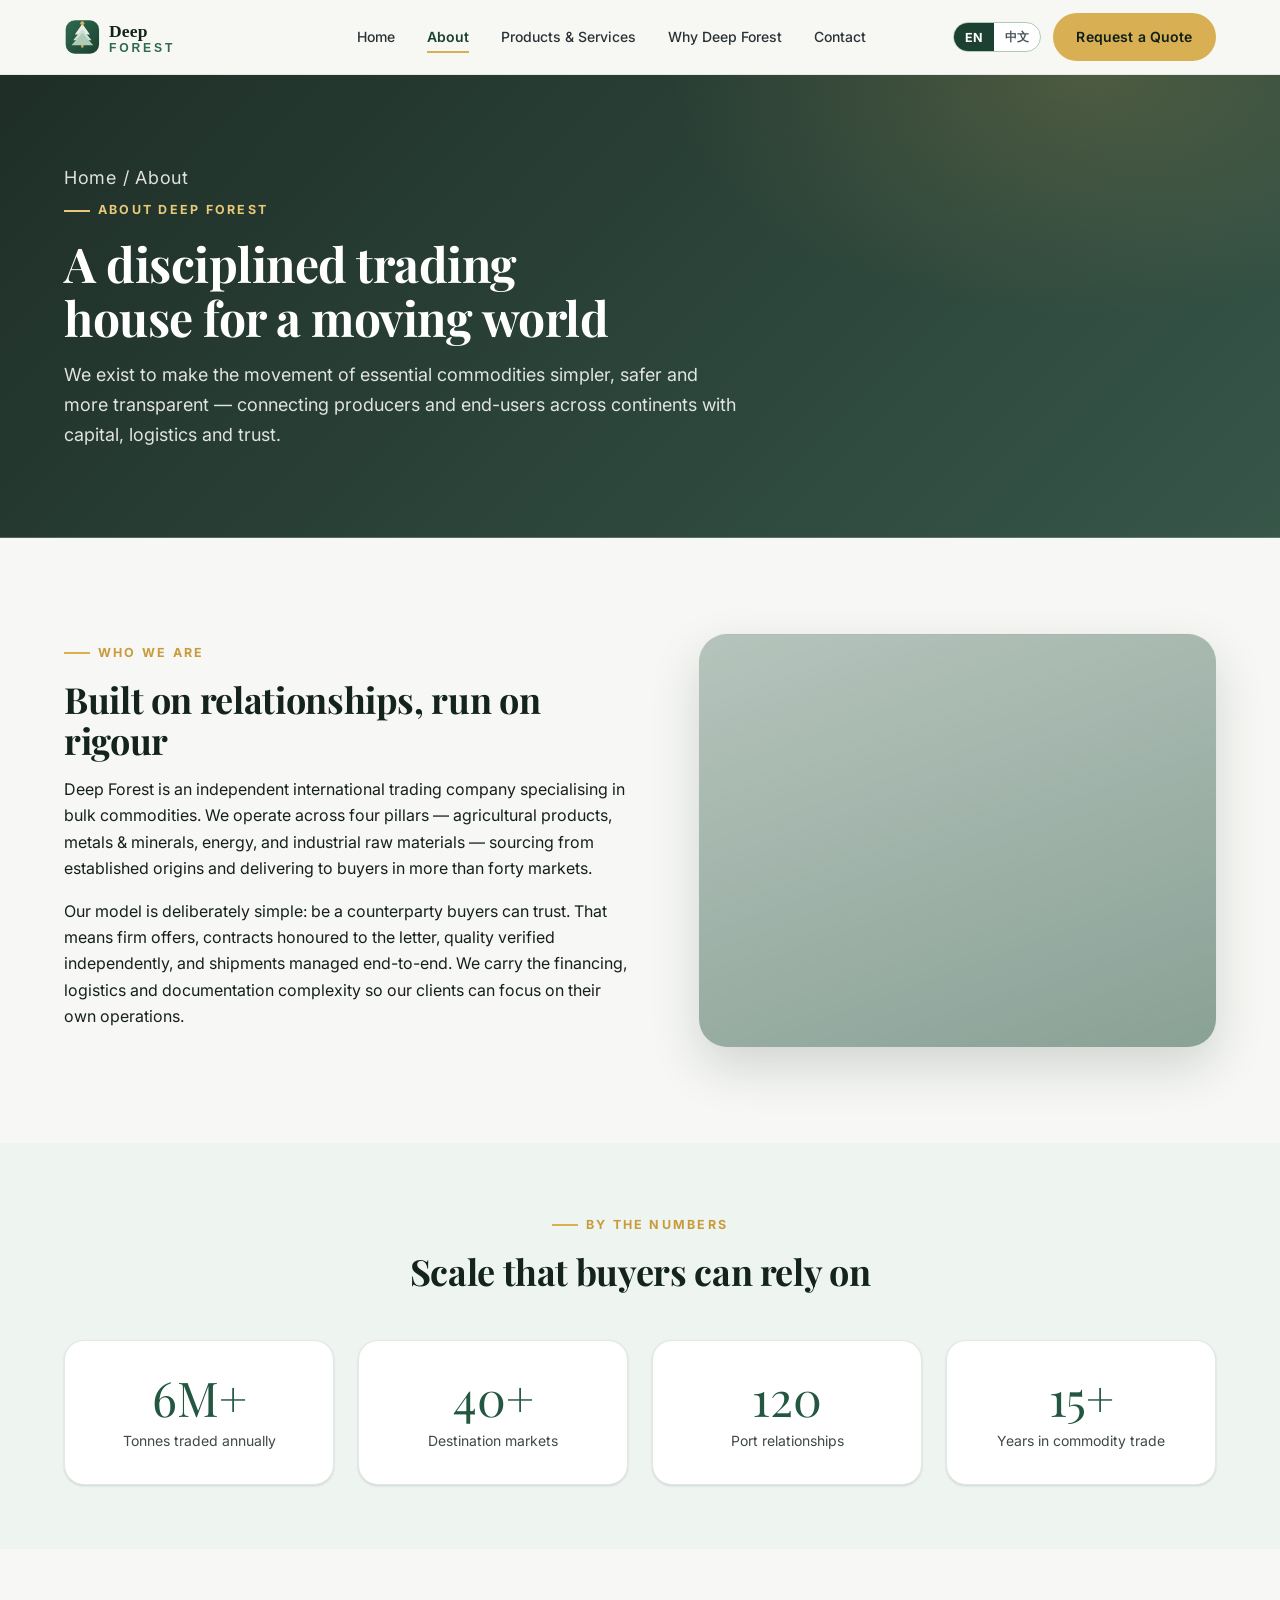
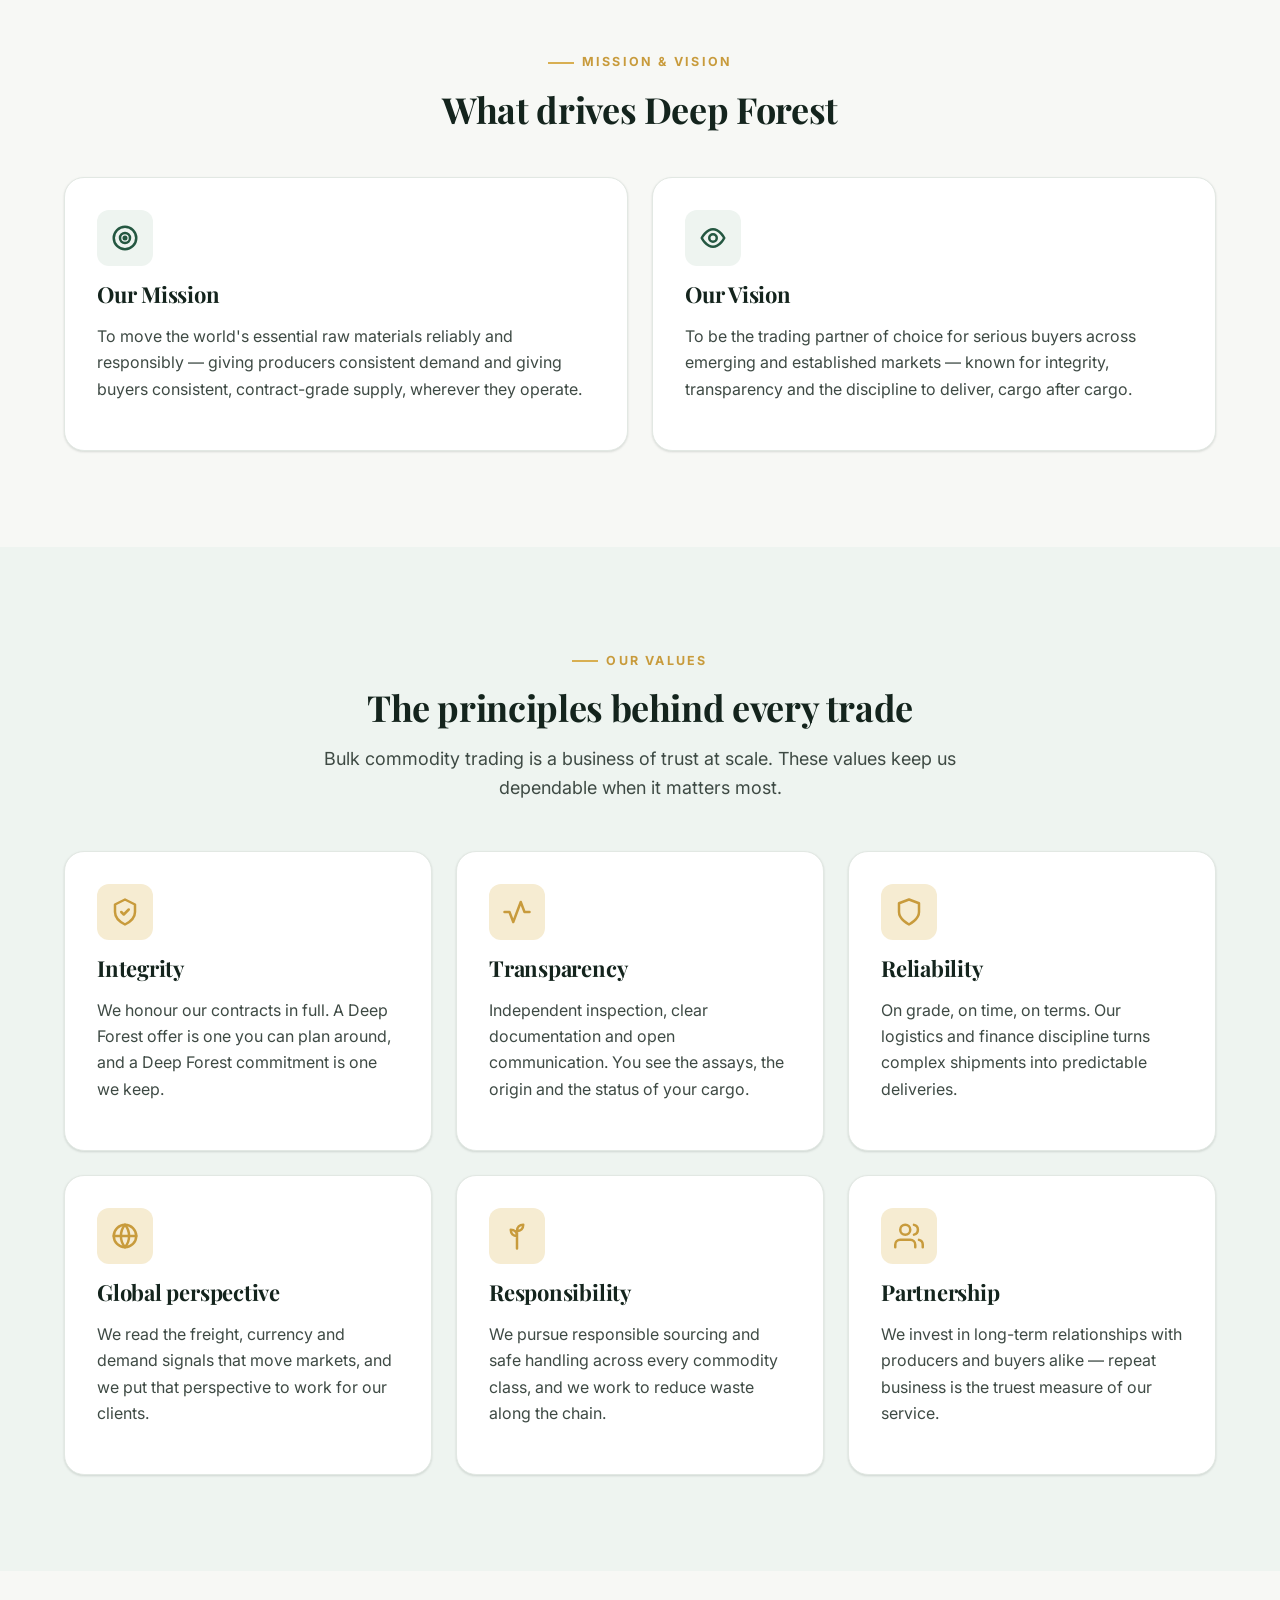
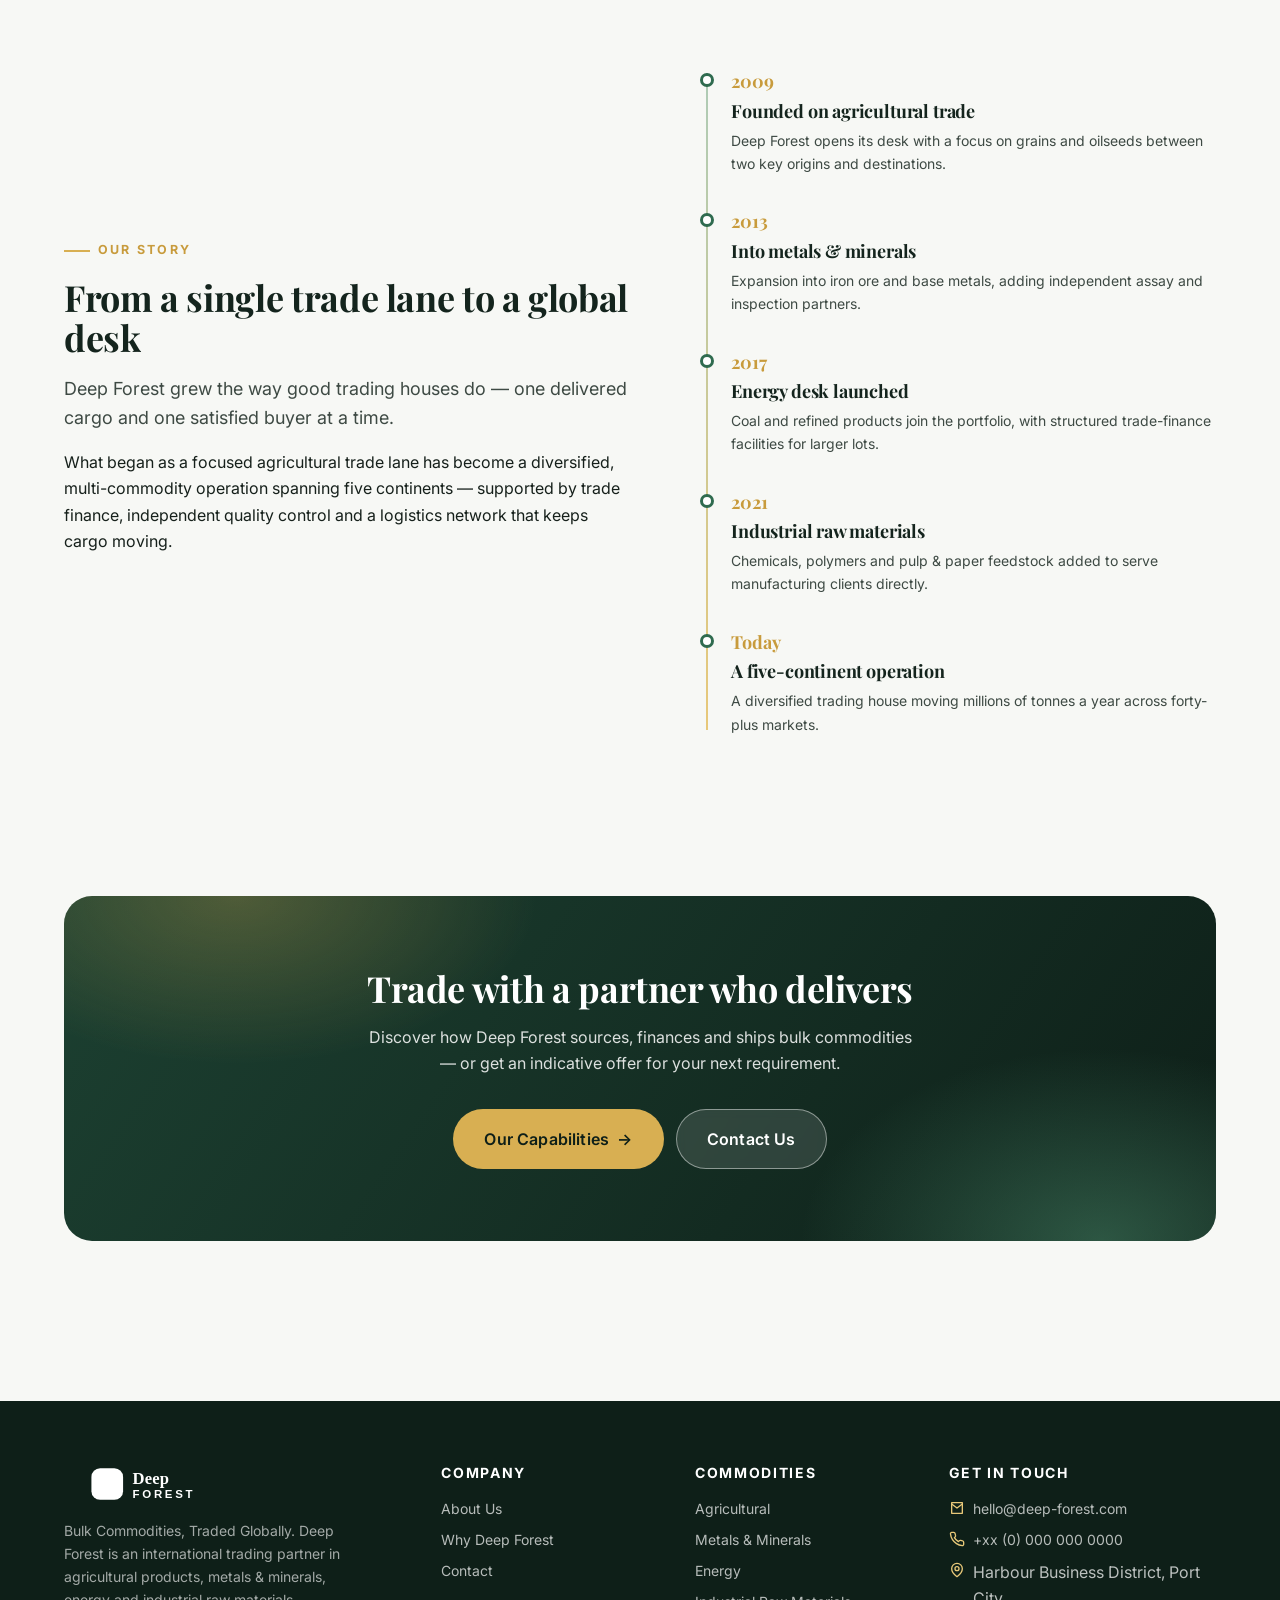
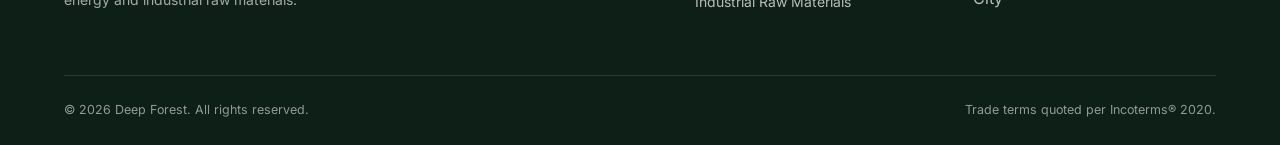
==== about.html @ 73014ac4 "Initial commit: deep-forest bilingual site" ====
<!DOCTYPE html>
<html lang="en">
<head>
  <meta charset="UTF-8" />
  <meta name="viewport" content="width=device-width, initial-scale=1.0" />
  <title>About Deep Forest — Company Profile &amp; Values</title>
  <meta name="description" content="Deep Forest is a global bulk-commodity trading house. Learn about our mission, history, values and the scale behind our supply across agriculture, metals, energy and industrial raw materials." />
  <meta name="theme-color" content="#1c4031" />
  <meta property="og:type" content="website" />
  <meta property="og:site_name" content="Deep Forest" />
  <meta property="og:title" content="About Deep Forest — Company Profile &amp; Values" />
  <meta property="og:description" content="A trusted, disciplined trading partner in agricultural products, metals & minerals, energy and industrial raw materials." />
  <meta property="og:image" content="https://images.unsplash.com/photo-1500382017468-9049fed747ef?auto=format&fit=crop&w=1200&q=70" />
  <meta name="twitter:card" content="summary_large_image" />

  <link rel="icon" type="image/svg+xml" href="favicon.svg" />
  <link rel="preconnect" href="https://fonts.googleapis.com" />
  <link rel="preconnect" href="https://fonts.gstatic.com" crossorigin />
  <link href="https://fonts.googleapis.com/css2?family=Inter:wght@400;500;600;700&family=Playfair+Display:ital,wght@0,500;0,600;0,700;1,500;1,600&display=swap" rel="stylesheet" />
  <link rel="stylesheet" href="assets/styles.css" />
</head>
<body data-current-lang="en">
  <a class="skip-link" href="#main" data-en="Skip to main content" data-zh="跳到主要内容">Skip to main content</a>

  <header class="site-header">
    <div class="container header-inner">
      <a href="index.html" class="brand" aria-label="Deep Forest — home">
        <img src="assets/logo.svg" alt="Deep Forest" width="248" height="48" />
      </a>
      <nav class="primary-nav" aria-label="Primary">
        <ul class="nav-list">
          <li><a href="index.html" data-en="Home" data-zh="首页">Home</a></li>
          <li><a href="about.html" aria-current="page" data-en="About" data-zh="关于我们">About</a></li>
          <li><a href="products.html" data-en="Products &amp; Services" data-zh="产品与服务">Products &amp; Services</a></li>
          <li><a href="capabilities.html" data-en="Why Deep Forest" data-zh="选择我们">Why Deep Forest</a></li>
          <li><a href="contact.html" data-en="Contact" data-zh="联系我们">Contact</a></li>
        </ul>
      </nav>
      <div class="header-actions">
        <div class="lang-toggle" role="group" aria-label="Language">
          <button type="button" data-lang="en" aria-pressed="true">EN</button>
          <button type="button" data-lang="zh" aria-pressed="false">中文</button>
        </div>
        <a href="contact.html" class="btn btn--gold btn--header" data-en="Request a Quote" data-zh="获取报价">Request a Quote</a>
        <button class="nav-toggle" type="button" aria-expanded="false" aria-controls="primary-nav" data-en-aria="Toggle menu" data-zh-aria="切换菜单" aria-label="Toggle menu">
          <span class="bars" aria-hidden="true"></span>
        </button>
      </div>
    </div>
  </header>
  <div class="nav-backdrop" aria-hidden="true"></div>

  <main id="main">
    <!-- PAGE HERO -->
    <section class="page-hero ph-about">
      <div class="container">
        <p class="breadcrumb"><a href="index.html" data-en="Home" data-zh="首页">Home</a> / <span data-en="About" data-zh="关于我们">About</span></p>
        <span class="eyebrow" data-en="About Deep Forest" data-zh="关于 Deep Forest">About Deep Forest</span>
        <h1 data-en="A disciplined trading house for a moving world" data-zh="为流动世界服务的严谨贸易公司">A disciplined trading house for a moving world</h1>
        <p data-en="We exist to make the movement of essential commodities simpler, safer and more transparent — connecting producers and end-users across continents with capital, logistics and trust." data-zh="我们致力于让必需大宗商品的流通更简单、更安全、更透明——以资金、物流与信任连接全球的生产商与终端用户。">We exist to make the movement of essential commodities simpler, safer and more transparent — connecting producers and end-users across continents with capital, logistics and trust.</p>
      </div>
    </section>

    <!-- OVERVIEW -->
    <section class="section">
      <div class="container">
        <div class="split">
          <div class="split-body reveal">
            <span class="eyebrow" data-en="Who We Are" data-zh="我们是谁">Who We Are</span>
            <h2 data-en="Built on relationships, run on rigour" data-zh="以关系为本，以严谨为纲">Built on relationships, run on rigour</h2>
            <p data-en="Deep Forest is an independent international trading company specialising in bulk commodities. We operate across four pillars — agricultural products, metals &amp; minerals, energy, and industrial raw materials — sourcing from established origins and delivering to buyers in more than forty markets." data-zh="Deep Forest 是一家专注于大宗商品的独立国际贸易公司。我们围绕四大支柱开展业务——农产品、金属与矿产、能源及工业原材料——从成熟产区采购，向四十多个市场的买家交付。">Deep Forest is an independent international trading company specialising in bulk commodities. We operate across four pillars — agricultural products, metals &amp; minerals, energy, and industrial raw materials — sourcing from established origins and delivering to buyers in more than forty markets.</p>
            <p data-en="Our model is deliberately simple: be a counterparty buyers can trust. That means firm offers, contracts honoured to the letter, quality verified independently, and shipments managed end-to-end. We carry the financing, logistics and documentation complexity so our clients can focus on their own operations." data-zh="我们的模式刻意保持简单：成为买家可以信赖的交易对手。这意味着实盘报价、严格履约、质量独立核验、运输全程管理。我们承担融资、物流与单证的复杂工作，让客户专注于自身经营。">Our model is deliberately simple: be a counterparty buyers can trust. That means firm offers, contracts honoured to the letter, quality verified independently, and shipments managed end-to-end. We carry the financing, logistics and documentation complexity so our clients can focus on their own operations.</p>
          </div>
          <div class="split-media" style="background-image:linear-gradient(160deg,rgba(20,36,29,.18),rgba(28,64,49,.42)),url('https://images.unsplash.com/photo-1518770660439-4636190af475?auto=format&fit=crop&w=1200&q=70');" role="img" aria-label="Containers and bulk cargo at an industrial port at dusk"></div>
        </div>
      </div>
    </section>

    <!-- STATS PANEL -->
    <section class="section--tight" style="background:var(--green-50);">
      <div class="container">
        <div class="section-head center reveal">
          <span class="eyebrow" data-en="By the Numbers" data-zh="数据一览">By the Numbers</span>
          <h2 data-en="Scale that buyers can rely on" data-zh="买家可依赖的规模">Scale that buyers can rely on</h2>
        </div>
        <div class="stats-panel">
          <div class="stat-block reveal"><div class="num">6M+</div><div class="label" data-en="Tonnes traded annually" data-zh="年交易量（吨）">Tonnes traded annually</div></div>
          <div class="stat-block reveal d1"><div class="num">40+</div><div class="label" data-en="Destination markets" data-zh="目的地市场">Destination markets</div></div>
          <div class="stat-block reveal d2"><div class="num">120</div><div class="label" data-en="Port relationships" data-zh="合作港口">Port relationships</div></div>
          <div class="stat-block reveal d3"><div class="num">15+</div><div class="label" data-en="Years in commodity trade" data-zh="大宗贸易经验（年）">Years in commodity trade</div></div>
        </div>
      </div>
    </section>

    <!-- MISSION / VISION -->
    <section class="section">
      <div class="container">
        <div class="section-head center reveal">
          <span class="eyebrow" data-en="Mission &amp; Vision" data-zh="使命与愿景">Mission &amp; Vision</span>
          <h2 data-en="What drives Deep Forest" data-zh="驱动 Deep Forest 的力量">What drives Deep Forest</h2>
        </div>
        <div class="grid grid-2">
          <article class="card reveal">
            <div class="icon-badge" aria-hidden="true">
              <svg viewBox="0 0 24 24" fill="none" stroke-width="2" stroke-linecap="round" stroke-linejoin="round"><circle cx="12" cy="12" r="9"/><circle cx="12" cy="12" r="4"/><circle cx="12" cy="12" r="1"/></svg>
            </div>
            <h3 data-en="Our Mission" data-zh="我们的使命">Our Mission</h3>
            <p data-en="To move the world's essential raw materials reliably and responsibly — giving producers consistent demand and giving buyers consistent, contract-grade supply, wherever they operate." data-zh="可靠且负责任地调运全球必需的原材料——为生产商带来稳定需求，为买家提供符合合同品级的稳定供应，无论其身处何地。">To move the world's essential raw materials reliably and responsibly — giving producers consistent demand and giving buyers consistent, contract-grade supply, wherever they operate.</p>
          </article>
          <article class="card reveal d1">
            <div class="icon-badge" aria-hidden="true">
              <svg viewBox="0 0 24 24" fill="none" stroke-width="2" stroke-linecap="round" stroke-linejoin="round"><path d="M3 12s3.5-7 9-7 9 7 9 7-3.5 7-9 7-9-7-9-7z"/><circle cx="12" cy="12" r="3"/></svg>
            </div>
            <h3 data-en="Our Vision" data-zh="我们的愿景">Our Vision</h3>
            <p data-en="To be the trading partner of choice for serious buyers across emerging and established markets — known for integrity, transparency and the discipline to deliver, cargo after cargo." data-zh="成为新兴市场与成熟市场中严谨买家的首选贸易伙伴——以诚信、透明与履约的严谨而著称，批批兑现。">To be the trading partner of choice for serious buyers across emerging and established markets — known for integrity, transparency and the discipline to deliver, cargo after cargo.</p>
          </article>
        </div>
      </div>
    </section>

    <!-- VALUES -->
    <section class="section" style="background:var(--green-50);">
      <div class="container">
        <div class="section-head center reveal">
          <span class="eyebrow" data-en="Our Values" data-zh="我们的价值观">Our Values</span>
          <h2 data-en="The principles behind every trade" data-zh="贯穿每笔交易的原则">The principles behind every trade</h2>
          <p data-en="Bulk commodity trading is a business of trust at scale. These values keep us dependable when it matters most." data-zh="大宗商品贸易是大规模的信任生意。这些价值观让我们在关键时刻始终可靠。">Bulk commodity trading is a business of trust at scale. These values keep us dependable when it matters most.</p>
        </div>
        <div class="grid grid-3">
          <article class="card value-card reveal">
            <div class="icon-badge" aria-hidden="true"><svg viewBox="0 0 24 24" fill="none" stroke-width="2" stroke-linecap="round" stroke-linejoin="round"><path d="M12 2 4 6v6c0 5 3.4 7.7 8 10 4.6-2.3 8-5 8-10V6l-8-4z"/><path d="m9 12 2 2 4-4"/></svg></div>
            <h3 data-en="Integrity" data-zh="诚信">Integrity</h3>
            <p data-en="We honour our contracts in full. A Deep Forest offer is one you can plan around, and a Deep Forest commitment is one we keep." data-zh="我们全面履行合同。Deep Forest 的报价值得据以规划，Deep Forest 的承诺必定兑现。">We honour our contracts in full. A Deep Forest offer is one you can plan around, and a Deep Forest commitment is one we keep.</p>
          </article>
          <article class="card value-card reveal d1">
            <div class="icon-badge" aria-hidden="true"><svg viewBox="0 0 24 24" fill="none" stroke-width="2" stroke-linecap="round" stroke-linejoin="round"><path d="M2 12h4l3 8 6-16 3 8h4"/></svg></div>
            <h3 data-en="Transparency" data-zh="透明">Transparency</h3>
            <p data-en="Independent inspection, clear documentation and open communication. You see the assays, the origin and the status of your cargo." data-zh="独立检验、清晰单证与坦诚沟通。化验数据、产地与货物状态，您一目了然。">Independent inspection, clear documentation and open communication. You see the assays, the origin and the status of your cargo.</p>
          </article>
          <article class="card value-card reveal d2">
            <div class="icon-badge" aria-hidden="true"><svg viewBox="0 0 24 24" fill="none" stroke-width="2" stroke-linecap="round" stroke-linejoin="round"><path d="M12 22s8-4 8-10V5l-8-3-8 3v7c0 6 8 10 8 10z"/></svg></div>
            <h3 data-en="Reliability" data-zh="可靠">Reliability</h3>
            <p data-en="On grade, on time, on terms. Our logistics and finance discipline turns complex shipments into predictable deliveries." data-zh="按品级、按时、按约。我们在物流与融资上的严谨，让复杂的运输变成可预期的交付。">On grade, on time, on terms. Our logistics and finance discipline turns complex shipments into predictable deliveries.</p>
          </article>
          <article class="card value-card reveal">
            <div class="icon-badge" aria-hidden="true"><svg viewBox="0 0 24 24" fill="none" stroke-width="2" stroke-linecap="round" stroke-linejoin="round"><circle cx="12" cy="12" r="9"/><path d="M3 12h18M12 3a14 14 0 0 1 0 18M12 3a14 14 0 0 0 0 18"/></svg></div>
            <h3 data-en="Global perspective" data-zh="全球视野">Global perspective</h3>
            <p data-en="We read the freight, currency and demand signals that move markets, and we put that perspective to work for our clients." data-zh="我们解读牵动市场的运费、汇率与需求信号，并将这种视野转化为客户的优势。">We read the freight, currency and demand signals that move markets, and we put that perspective to work for our clients.</p>
          </article>
          <article class="card value-card reveal d1">
            <div class="icon-badge" aria-hidden="true"><svg viewBox="0 0 24 24" fill="none" stroke-width="2" stroke-linecap="round" stroke-linejoin="round"><path d="M12 22V8M12 8c0-3 2-5 5-5 0 3-2 5-5 5zM12 12c0-3-2-5-5-5 0 3 2 5 5 5z"/></svg></div>
            <h3 data-en="Responsibility" data-zh="责任">Responsibility</h3>
            <p data-en="We pursue responsible sourcing and safe handling across every commodity class, and we work to reduce waste along the chain." data-zh="我们在每一类商品上追求负责任的采购与安全的操作，并致力于减少供应链中的浪费。">We pursue responsible sourcing and safe handling across every commodity class, and we work to reduce waste along the chain.</p>
          </article>
          <article class="card value-card reveal d2">
            <div class="icon-badge" aria-hidden="true"><svg viewBox="0 0 24 24" fill="none" stroke-width="2" stroke-linecap="round" stroke-linejoin="round"><path d="M17 21v-2a4 4 0 0 0-4-4H5a4 4 0 0 0-4 4v2"/><circle cx="9" cy="7" r="4"/><path d="M23 21v-2a4 4 0 0 0-3-3.9M16 3.1a4 4 0 0 1 0 7.8"/></svg></div>
            <h3 data-en="Partnership" data-zh="伙伴关系">Partnership</h3>
            <p data-en="We invest in long-term relationships with producers and buyers alike — repeat business is the truest measure of our service." data-zh="我们与生产商和买家都投入长期关系——回头生意是衡量我们服务最真实的标准。">We invest in long-term relationships with producers and buyers alike — repeat business is the truest measure of our service.</p>
          </article>
        </div>
      </div>
    </section>

    <!-- HISTORY / TIMELINE -->
    <section class="section">
      <div class="container">
        <div class="split">
          <div class="split-body reveal">
            <span class="eyebrow" data-en="Our Story" data-zh="我们的历程">Our Story</span>
            <h2 data-en="From a single trade lane to a global desk" data-zh="从一条贸易航线到全球交易台">From a single trade lane to a global desk</h2>
            <p class="lead" data-en="Deep Forest grew the way good trading houses do — one delivered cargo and one satisfied buyer at a time." data-zh="Deep Forest 的成长方式与优秀贸易公司无异——一批批兑现货物，一位位赢得满意的买家。">Deep Forest grew the way good trading houses do — one delivered cargo and one satisfied buyer at a time.</p>
            <p data-en="What began as a focused agricultural trade lane has become a diversified, multi-commodity operation spanning five continents — supported by trade finance, independent quality control and a logistics network that keeps cargo moving." data-zh="最初专注于农产品的一条贸易航线，如今已发展为横跨五大洲的多元化、多品类业务——并以贸易融资、独立质控及让货物持续流转的物流网络作为支撑。">What began as a focused agricultural trade lane has become a diversified, multi-commodity operation spanning five continents — supported by trade finance, independent quality control and a logistics network that keeps cargo moving.</p>
          </div>
          <div class="reveal d1">
            <ul class="timeline">
              <li class="t-item">
                <span class="t-year">2009</span>
                <h3 data-en="Founded on agricultural trade" data-zh="始于农产品贸易">Founded on agricultural trade</h3>
                <p data-en="Deep Forest opens its desk with a focus on grains and oilseeds between two key origins and destinations." data-zh="Deep Forest 设立交易台，聚焦两大产销地之间的谷物与油籽贸易。">Deep Forest opens its desk with a focus on grains and oilseeds between two key origins and destinations.</p>
              </li>
              <li class="t-item">
                <span class="t-year">2013</span>
                <h3 data-en="Into metals &amp; minerals" data-zh="进入金属与矿产">Into metals &amp; minerals</h3>
                <p data-en="Expansion into iron ore and base metals, adding independent assay and inspection partners." data-zh="拓展至铁矿石与基本金属，并引入独立化验与检验合作伙伴。">Expansion into iron ore and base metals, adding independent assay and inspection partners.</p>
              </li>
              <li class="t-item">
                <span class="t-year">2017</span>
                <h3 data-en="Energy desk launched" data-zh="设立能源交易台">Energy desk launched</h3>
                <p data-en="Coal and refined products join the portfolio, with structured trade-finance facilities for larger lots." data-zh="煤炭与成品油纳入业务组合，并为大宗批量配套结构化贸易融资。">Coal and refined products join the portfolio, with structured trade-finance facilities for larger lots.</p>
              </li>
              <li class="t-item">
                <span class="t-year">2021</span>
                <h3 data-en="Industrial raw materials" data-zh="拓展工业原材料">Industrial raw materials</h3>
                <p data-en="Chemicals, polymers and pulp &amp; paper feedstock added to serve manufacturing clients directly." data-zh="新增化工品、聚合物及纸浆与纸张原料，直接服务制造业客户。">Chemicals, polymers and pulp &amp; paper feedstock added to serve manufacturing clients directly.</p>
              </li>
              <li class="t-item">
                <span class="t-year" data-en="Today" data-zh="今天">Today</span>
                <h3 data-en="A five-continent operation" data-zh="覆盖五大洲的业务">A five-continent operation</h3>
                <p data-en="A diversified trading house moving millions of tonnes a year across forty-plus markets." data-zh="一家多元化的贸易公司，每年在四十余个市场调运数百万吨货物。">A diversified trading house moving millions of tonnes a year across forty-plus markets.</p>
              </li>
            </ul>
          </div>
        </div>
      </div>
    </section>

    <!-- CTA -->
    <section class="section--tight">
      <div class="container">
        <div class="cta-band reveal">
          <h2 data-en="Trade with a partner who delivers" data-zh="携手言出必行的伙伴">Trade with a partner who delivers</h2>
          <p data-en="Discover how Deep Forest sources, finances and ships bulk commodities — or get an indicative offer for your next requirement." data-zh="了解 Deep Forest 如何采购、融资并运输大宗商品——或为您的下一项需求获取指示性报价。">Discover how Deep Forest sources, finances and ships bulk commodities — or get an indicative offer for your next requirement.</p>
          <div class="hero-cta">
            <a href="capabilities.html" class="btn btn--gold btn--lg" data-en="Our Capabilities" data-zh="我们的能力">Our Capabilities <span class="arrow" aria-hidden="true">→</span></a>
            <a href="contact.html" class="btn btn--light btn--lg" data-en="Contact Us" data-zh="联系我们">Contact Us</a>
          </div>
        </div>
      </div>
    </section>
  </main>

  <footer class="site-footer">
    <div class="container">
      <div class="footer-top">
        <div class="footer-brand">
          <img src="assets/logo.svg" alt="Deep Forest" width="248" height="48" />
          <p data-en="Bulk Commodities, Traded Globally. Deep Forest is an international trading partner in agricultural products, metals &amp; minerals, energy and industrial raw materials." data-zh="大宗商品，全球贸易。Deep Forest 是农产品、金属与矿产、能源及工业原材料领域的国际贸易伙伴。">Bulk Commodities, Traded Globally. Deep Forest is an international trading partner in agricultural products, metals &amp; minerals, energy and industrial raw materials.</p>
        </div>
        <div class="footer-col">
          <h4 data-en="Company" data-zh="公司">Company</h4>
          <ul>
            <li><a href="about.html" data-en="About Us" data-zh="关于我们">About Us</a></li>
            <li><a href="capabilities.html" data-en="Why Deep Forest" data-zh="选择我们">Why Deep Forest</a></li>
            <li><a href="contact.html" data-en="Contact" data-zh="联系我们">Contact</a></li>
          </ul>
        </div>
        <div class="footer-col">
          <h4 data-en="Commodities" data-zh="商品">Commodities</h4>
          <ul>
            <li><a href="products.html#agricultural" data-en="Agricultural" data-zh="农产品">Agricultural</a></li>
            <li><a href="products.html#metals" data-en="Metals &amp; Minerals" data-zh="金属与矿产">Metals &amp; Minerals</a></li>
            <li><a href="products.html#energy" data-en="Energy" data-zh="能源">Energy</a></li>
            <li><a href="products.html#industrial" data-en="Industrial Raw Materials" data-zh="工业原材料">Industrial Raw Materials</a></li>
          </ul>
        </div>
        <div class="footer-col">
          <h4 data-en="Get in touch" data-zh="联系方式">Get in touch</h4>
          <div class="contact-line">
            <svg viewBox="0 0 24 24" fill="none" stroke-width="2" stroke-linecap="round" stroke-linejoin="round" aria-hidden="true"><path d="M4 4h16v16H4z"/><path d="m4 6 8 6 8-6"/></svg>
            <a href="mailto:hello@deep-forest.com">hello@deep-forest.com</a>
          </div>
          <div class="contact-line">
            <svg viewBox="0 0 24 24" fill="none" stroke-width="2" stroke-linecap="round" stroke-linejoin="round" aria-hidden="true"><path d="M22 16.9v3a2 2 0 0 1-2.2 2 19.8 19.8 0 0 1-8.6-3 19.5 19.5 0 0 1-6-6 19.8 19.8 0 0 1-3-8.6A2 2 0 0 1 4.1 2h3a2 2 0 0 1 2 1.7c.1 1 .4 1.9.7 2.8a2 2 0 0 1-.4 2.1L8.1 9.9a16 16 0 0 0 6 6l1.3-1.3a2 2 0 0 1 2.1-.5c.9.3 1.8.6 2.8.7a2 2 0 0 1 1.7 2z"/></svg>
            <a href="tel:+0000000000">+xx (0) 000 000 0000</a>
          </div>
          <div class="contact-line">
            <svg viewBox="0 0 24 24" fill="none" stroke-width="2" stroke-linecap="round" stroke-linejoin="round" aria-hidden="true"><path d="M20 10c0 6-8 12-8 12s-8-6-8-12a8 8 0 0 1 16 0z"/><circle cx="12" cy="10" r="3"/></svg>
            <span data-en="Harbour Business District, Port City" data-zh="港城·海港商务区">Harbour Business District, Port City</span>
          </div>
        </div>
      </div>
      <div class="footer-bottom">
        <span>&copy; <span data-year>2026</span> Deep Forest. <span data-en="All rights reserved." data-zh="版权所有。">All rights reserved.</span></span>
        <span class="legal">
          <span data-en="Trade terms quoted per Incoterms® 2020." data-zh="贸易条款按《国际贸易术语解释通则 2020》报价。">Trade terms quoted per Incoterms® 2020.</span>
        </span>
      </div>
    </div>
  </footer>

  <script src="assets/script.js"></script>
</body>
</html>
---- assets/styles.css ----
/* ===========================================================
   Deep Forest — Shared Stylesheet
   Brand: deep forest green + charcoal + gold accent
   Plain modern CSS, design tokens in :root
   =========================================================== */

/* ---------- Design Tokens ---------- */
:root {
  /* Brand palette */
  --green-900: #0e1f18;
  --green-800: #14241d;
  --green-700: #1c4031;
  --green-600: #245741;
  --green-500: #2f6b4f;
  --green-400: #4a8a6b;
  --green-200: #aecbb6;
  --green-100: #d9e7df;
  --green-50:  #eef4f0;

  --charcoal-900: #14181a;
  --charcoal-800: #1d2326;
  --charcoal-700: #2a3236;
  --charcoal-500: #4b565b;
  --charcoal-300: #8a969b;

  --gold-600: #c89b3c;
  --gold-500: #d8af52;
  --gold-400: #e8c879;
  --gold-100: #f6ecd2;

  --paper:   #f7f8f5;
  --surface: #ffffff;
  --ink:     #16201b;
  --ink-soft:#3e4a44;
  --line:    #e2e8e3;

  /* Semantic */
  --bg:        var(--paper);
  --text:      var(--ink);
  --text-soft: var(--ink-soft);
  --brand:     var(--green-500);
  --brand-dark:var(--green-700);
  --accent:    var(--gold-500);

  /* Typography */
  --font-display: "Playfair Display", Georgia, "Times New Roman", serif;
  --font-body: "Inter", -apple-system, BlinkMacSystemFont, "Segoe UI", Roboto, Arial, sans-serif;

  --fs-xs: 0.78rem;
  --fs-sm: 0.875rem;
  --fs-base: 1rem;
  --fs-md: 1.125rem;
  --fs-lg: 1.375rem;
  --fs-xl: 1.75rem;
  --fs-2xl: 2.25rem;
  --fs-3xl: 3rem;
  --fs-4xl: clamp(2.6rem, 6vw, 4.5rem);

  /* Spacing scale */
  --sp-1: 0.25rem;
  --sp-2: 0.5rem;
  --sp-3: 0.75rem;
  --sp-4: 1rem;
  --sp-5: 1.5rem;
  --sp-6: 2rem;
  --sp-7: 3rem;
  --sp-8: 4rem;
  --sp-9: 6rem;

  /* Radius */
  --r-sm: 6px;
  --r-md: 12px;
  --r-lg: 20px;
  --r-xl: 28px;
  --r-pill: 999px;

  /* Shadows */
  --sh-sm: 0 1px 2px rgba(14, 31, 24, .06), 0 1px 3px rgba(14, 31, 24, .08);
  --sh-md: 0 8px 24px rgba(14, 31, 24, .10);
  --sh-lg: 0 20px 50px rgba(14, 31, 24, .16);
  --sh-gold: 0 10px 30px rgba(200, 155, 60, .28);

  /* Layout */
  --container: 1200px;
  --header-h: 74px;
  --ease: cubic-bezier(.22, .61, .36, 1);
}

/* ---------- Reset / Base ---------- */
*, *::before, *::after { box-sizing: border-box; }

html { scroll-behavior: smooth; -webkit-text-size-adjust: 100%; }

body {
  margin: 0;
  font-family: var(--font-body);
  font-size: var(--fs-base);
  line-height: 1.65;
  color: var(--text);
  background: var(--bg);
  -webkit-font-smoothing: antialiased;
  text-rendering: optimizeLegibility;
  overflow-x: hidden;
}

h1, h2, h3, h4 {
  font-family: var(--font-display);
  line-height: 1.12;
  font-weight: 700;
  color: var(--green-800);
  margin: 0 0 var(--sp-4);
  letter-spacing: -0.01em;
}

p { margin: 0 0 var(--sp-4); }

a { color: var(--brand-dark); text-decoration: none; transition: color .2s var(--ease); }
a:hover { color: var(--green-500); }

img, svg { max-width: 100%; display: block; }

ul { margin: 0; padding: 0; list-style: none; }

:lang(zh) body { letter-spacing: 0; }
:lang(zh) h1, :lang(zh) h2, :lang(zh) h3, :lang(zh) h4 { letter-spacing: 0; }

/* ---------- Accessibility ---------- */
:focus-visible {
  outline: 3px solid var(--gold-500);
  outline-offset: 2px;
  border-radius: 4px;
}

.skip-link {
  position: absolute;
  left: -999px;
  top: 0;
  background: var(--green-700);
  color: #fff;
  padding: var(--sp-3) var(--sp-5);
  z-index: 200;
  border-radius: 0 0 var(--r-md) 0;
}
.skip-link:focus { left: 0; color: #fff; }

.visually-hidden {
  position: absolute !important;
  width: 1px; height: 1px;
  padding: 0; margin: -1px;
  overflow: hidden; clip: rect(0 0 0 0);
  white-space: nowrap; border: 0;
}

/* ---------- Layout helpers ---------- */
.container {
  width: 100%;
  max-width: var(--container);
  margin-inline: auto;
  padding-inline: var(--sp-5);
}

.section { padding-block: var(--sp-9); }
.section--tight { padding-block: var(--sp-8); }

.eyebrow {
  display: inline-flex;
  align-items: center;
  gap: var(--sp-2);
  font-family: var(--font-body);
  font-size: var(--fs-xs);
  font-weight: 700;
  letter-spacing: 0.18em;
  text-transform: uppercase;
  color: var(--gold-600);
  margin-bottom: var(--sp-4);
}
.eyebrow::before {
  content: "";
  width: 26px; height: 2px;
  background: var(--gold-500);
  display: inline-block;
}

.section-head { max-width: 720px; margin-bottom: var(--sp-7); }
.section-head.center { margin-inline: auto; text-align: center; }
.section-head.center .eyebrow { justify-content: center; }
.section-head h2 { font-size: var(--fs-2xl); }
.section-head p { color: var(--text-soft); font-size: var(--fs-md); margin-bottom: 0; }

.lead { font-size: var(--fs-md); color: var(--text-soft); }

/* ---------- Buttons ---------- */
.btn {
  --btn-bg: var(--green-700);
  --btn-fg: #fff;
  display: inline-flex;
  align-items: center;
  justify-content: center;
  gap: var(--sp-2);
  font-family: var(--font-body);
  font-weight: 600;
  font-size: var(--fs-sm);
  letter-spacing: 0.01em;
  padding: 0.85em 1.6em;
  border-radius: var(--r-pill);
  border: 1.5px solid transparent;
  background: var(--btn-bg);
  color: var(--btn-fg);
  cursor: pointer;
  transition: transform .2s var(--ease), box-shadow .2s var(--ease), background .2s var(--ease), color .2s var(--ease);
  white-space: nowrap;
}
.btn:hover { transform: translateY(-2px); box-shadow: var(--sh-md); color: #fff; }
.btn:active { transform: translateY(0); }

.btn--gold { --btn-bg: var(--gold-500); --btn-fg: var(--green-900); }
.btn--gold:hover { background: var(--gold-400); color: var(--green-900); box-shadow: var(--sh-gold); }

.btn--ghost {
  --btn-bg: transparent;
  --btn-fg: var(--green-700);
  border-color: var(--green-200);
}
.btn--ghost:hover { background: var(--green-50); color: var(--green-700); }

.btn--light {
  --btn-bg: rgba(255,255,255,.12);
  --btn-fg: #fff;
  border-color: rgba(255,255,255,.45);
  backdrop-filter: blur(4px);
}
.btn--light:hover { background: rgba(255,255,255,.22); }

.btn--lg { padding: 1em 1.9em; font-size: var(--fs-base); }
.btn .arrow { transition: transform .2s var(--ease); }
.btn:hover .arrow { transform: translateX(3px); }

/* ---------- Header ---------- */
.site-header {
  position: sticky;
  top: 0;
  z-index: 100;
  background: rgba(247, 248, 245, .82);
  backdrop-filter: saturate(160%) blur(12px);
  border-bottom: 1px solid var(--line);
  transition: box-shadow .25s var(--ease), background .25s var(--ease);
}
.site-header.scrolled { box-shadow: var(--sh-sm); background: rgba(247,248,245,.95); }

.header-inner {
  display: flex;
  align-items: center;
  justify-content: space-between;
  gap: var(--sp-4);
  min-height: var(--header-h);
}

.brand { display: inline-flex; align-items: center; }
.brand img { height: 40px; width: auto; }

.primary-nav { display: flex; align-items: center; }
.nav-list {
  display: flex;
  align-items: center;
  gap: var(--sp-2);
}
.nav-list a {
  display: inline-block;
  padding: var(--sp-2) var(--sp-3);
  font-size: var(--fs-sm);
  font-weight: 500;
  color: var(--charcoal-700);
  border-radius: var(--r-sm);
  position: relative;
}
.nav-list a::after {
  content: "";
  position: absolute;
  left: var(--sp-3); right: var(--sp-3);
  bottom: 4px; height: 2px;
  background: var(--gold-500);
  transform: scaleX(0);
  transform-origin: left;
  transition: transform .25s var(--ease);
}
.nav-list a:hover { color: var(--green-700); }
.nav-list a:hover::after { transform: scaleX(1); }
.nav-list a[aria-current="page"] { color: var(--green-700); font-weight: 600; }
.nav-list a[aria-current="page"]::after { transform: scaleX(1); }

.header-actions { display: flex; align-items: center; gap: var(--sp-3); }

/* Language toggle */
.lang-toggle {
  display: inline-flex;
  border: 1.5px solid var(--green-200);
  border-radius: var(--r-pill);
  overflow: hidden;
  background: var(--surface);
}
.lang-toggle button {
  font-family: var(--font-body);
  font-size: var(--fs-xs);
  font-weight: 700;
  letter-spacing: .03em;
  padding: 0.42em 0.85em;
  border: 0;
  background: transparent;
  color: var(--charcoal-500);
  cursor: pointer;
  transition: background .2s var(--ease), color .2s var(--ease);
}
.lang-toggle button[aria-pressed="true"] {
  background: var(--green-700);
  color: #fff;
}

.header-actions .btn--header { display: inline-flex; }

/* Hamburger */
.nav-toggle {
  display: none;
  width: 44px; height: 44px;
  align-items: center;
  justify-content: center;
  background: transparent;
  border: 1.5px solid var(--green-200);
  border-radius: var(--r-sm);
  cursor: pointer;
}
.nav-toggle .bars { position: relative; width: 22px; height: 2px; background: var(--green-800); display: block; transition: background .2s; }
.nav-toggle .bars::before, .nav-toggle .bars::after {
  content: ""; position: absolute; left: 0; width: 22px; height: 2px;
  background: var(--green-800); transition: transform .25s var(--ease), top .25s var(--ease);
}
.nav-toggle .bars::before { top: -7px; }
.nav-toggle .bars::after { top: 7px; }
.nav-toggle[aria-expanded="true"] .bars { background: transparent; }
.nav-toggle[aria-expanded="true"] .bars::before { top: 0; transform: rotate(45deg); }
.nav-toggle[aria-expanded="true"] .bars::after { top: 0; transform: rotate(-45deg); }

/* ---------- Hero ---------- */
.hero {
  position: relative;
  color: #fff;
  isolation: isolate;
  overflow: hidden;
  background:
    linear-gradient(155deg, rgba(14,31,24,.92) 0%, rgba(28,64,49,.86) 48%, rgba(20,36,29,.94) 100%),
    url("https://images.unsplash.com/photo-1448375240586-882707db888b?auto=format&fit=crop&w=1600&q=70");
  background-size: cover;
  background-position: center;
}
.hero::after {
  content: "";
  position: absolute; inset: 0; z-index: -1;
  background:
    radial-gradient(900px 500px at 88% -10%, rgba(216,175,82,.20), transparent 60%),
    radial-gradient(700px 600px at -5% 110%, rgba(47,107,79,.45), transparent 60%);
  pointer-events: none;
}
.hero-inner {
  display: grid;
  gap: var(--sp-7);
  padding-block: clamp(3.5rem, 8vw, 7rem);
}
.hero-content { max-width: 760px; }
.hero .eyebrow { color: var(--gold-400); }
.hero .eyebrow::before { background: var(--gold-400); }
.hero h1 {
  color: #fff;
  font-size: var(--fs-4xl);
  margin-bottom: var(--sp-5);
}
.hero h1 .accent { color: var(--gold-400); font-style: italic; }
.hero .hero-sub {
  font-size: var(--fs-md);
  color: rgba(255,255,255,.86);
  max-width: 60ch;
  margin-bottom: var(--sp-6);
}
.hero-cta { display: flex; flex-wrap: wrap; gap: var(--sp-3); }

/* hero stat strip */
.hero-stats {
  display: grid;
  grid-template-columns: repeat(4, 1fr);
  gap: var(--sp-4);
  padding: var(--sp-5);
  border-radius: var(--r-lg);
  background: rgba(255,255,255,.07);
  border: 1px solid rgba(255,255,255,.16);
  backdrop-filter: blur(6px);
}
.hero-stats .stat { text-align: left; }
.hero-stats .stat .num {
  font-family: var(--font-display);
  font-size: var(--fs-xl);
  font-weight: 700;
  color: var(--gold-400);
  line-height: 1;
}
.hero-stats .stat .label {
  font-size: var(--fs-xs);
  color: rgba(255,255,255,.78);
  margin-top: var(--sp-2);
  display: block;
}

/* ---------- Trust / logos bar ---------- */
.trust-bar {
  background: var(--green-800);
  color: rgba(255,255,255,.8);
  padding-block: var(--sp-5);
}
.trust-bar .container {
  display: flex;
  flex-wrap: wrap;
  align-items: center;
  justify-content: space-between;
  gap: var(--sp-5);
}
.trust-bar .trust-label { font-size: var(--fs-xs); letter-spacing: .16em; text-transform: uppercase; color: var(--gold-400); font-weight: 700; }
.trust-items { display: flex; flex-wrap: wrap; gap: var(--sp-6); }
.trust-items li { font-size: var(--fs-sm); font-weight: 600; color: rgba(255,255,255,.78); display: flex; align-items: center; gap: var(--sp-2); }
.trust-items svg { width: 18px; height: 18px; stroke: var(--gold-400); }

/* ---------- Cards / grids ---------- */
.grid { display: grid; gap: var(--sp-5); }
.grid-2 { grid-template-columns: repeat(2, 1fr); }
.grid-3 { grid-template-columns: repeat(3, 1fr); }
.grid-4 { grid-template-columns: repeat(4, 1fr); }

.card {
  background: var(--surface);
  border: 1px solid var(--line);
  border-radius: var(--r-lg);
  padding: var(--sp-6);
  box-shadow: var(--sh-sm);
  transition: transform .25s var(--ease), box-shadow .25s var(--ease), border-color .25s var(--ease);
}
.card:hover { transform: translateY(-5px); box-shadow: var(--sh-lg); border-color: var(--green-200); }

.icon-badge {
  width: 56px; height: 56px;
  display: grid; place-items: center;
  border-radius: var(--r-md);
  background: var(--green-50);
  color: var(--green-600);
  margin-bottom: var(--sp-4);
}
.icon-badge svg { width: 30px; height: 30px; stroke: var(--green-600); }

.card h3 { font-size: var(--fs-lg); }
.card p { color: var(--text-soft); margin-bottom: var(--sp-4); }
.card .card-link {
  font-weight: 600;
  font-size: var(--fs-sm);
  color: var(--green-700);
  display: inline-flex;
  align-items: center;
  gap: var(--sp-2);
}
.card .card-link .arrow { transition: transform .2s var(--ease); }
.card:hover .card-link .arrow { transform: translateX(4px); }

/* Category card with visual top */
.cat-card { padding: 0; overflow: hidden; display: flex; flex-direction: column; }
.cat-card .cat-visual {
  height: 168px;
  position: relative;
  background-color: var(--green-600); /* fallback if remote image fails */
  background-size: cover;
  background-position: center;
  display: flex;
  align-items: flex-end;
}
.cat-card .cat-visual::after {
  content: ""; position: absolute; inset: 0;
  background: linear-gradient(180deg, rgba(14,31,24,.05) 0%, rgba(14,31,24,.62) 100%);
}
.cat-card .cat-visual .cat-icon {
  position: relative; z-index: 1;
  margin: var(--sp-4);
  width: 46px; height: 46px;
  background: rgba(255,255,255,.92);
  border-radius: var(--r-md);
  display: grid; place-items: center;
}
.cat-card .cat-visual .cat-icon svg { width: 26px; height: 26px; stroke: var(--green-700); }
.cat-card .cat-body { padding: var(--sp-5) var(--sp-6) var(--sp-6); display: flex; flex-direction: column; flex: 1; }
.cat-card .cat-body h3 { font-size: var(--fs-lg); margin-bottom: var(--sp-3); }
.cat-card .cat-body p { color: var(--text-soft); font-size: var(--fs-sm); flex: 1; }

.cat-tags { display: flex; flex-wrap: wrap; gap: var(--sp-2); margin: var(--sp-3) 0 var(--sp-4); }
.cat-tags li { font-size: var(--fs-xs); padding: .28em .7em; border-radius: var(--r-pill); background: var(--green-50); color: var(--green-700); font-weight: 600; }

/* ---------- Why-us / feature rows ---------- */
.feature {
  display: flex;
  gap: var(--sp-4);
  align-items: flex-start;
}
.feature .icon-badge { flex: none; margin-bottom: 0; }
.feature h3 { font-size: var(--fs-md); margin-bottom: var(--sp-2); }
.feature p { color: var(--text-soft); font-size: var(--fs-sm); margin-bottom: 0; }

/* ---------- Split / media sections ---------- */
.split {
  display: grid;
  grid-template-columns: 1.05fr 0.95fr;
  gap: var(--sp-8);
  align-items: center;
}
.split.reverse .split-media { order: 2; }
.split-media {
  border-radius: var(--r-xl);
  overflow: hidden;
  box-shadow: var(--sh-lg);
  position: relative;
  aspect-ratio: 4 / 3.2;
  background:
    linear-gradient(160deg, rgba(20,36,29,.18), rgba(28,64,49,.36)),
    var(--green-100);
  background-size: cover;
  background-position: center;
}
.split-media img { width: 100%; height: 100%; object-fit: cover; }
.split-body h2 { font-size: var(--fs-2xl); }
.split-list { display: grid; gap: var(--sp-3); margin-top: var(--sp-5); }
.split-list li { display: flex; gap: var(--sp-3); align-items: flex-start; color: var(--text-soft); }
.split-list li svg { flex: none; width: 22px; height: 22px; stroke: var(--green-500); margin-top: 2px; }
.split-list li strong { color: var(--green-800); display: block; font-weight: 700; }

/* ---------- Global reach band ---------- */
.reach {
  position: relative;
  color: #fff;
  isolation: isolate;
  background:
    linear-gradient(120deg, rgba(14,31,24,.96), rgba(28,64,49,.9)),
    url("https://images.unsplash.com/photo-1577563908411-5077b6dc7624?auto=format&fit=crop&w=1600&q=70");
  background-size: cover;
  background-position: center;
}
.reach h2 { color: #fff; font-size: var(--fs-2xl); }
.reach .lead { color: rgba(255,255,255,.85); }
.reach-grid {
  display: grid;
  grid-template-columns: 1fr 1fr;
  gap: var(--sp-8);
  align-items: center;
}
.reach-stats { display: grid; grid-template-columns: repeat(2, 1fr); gap: var(--sp-5); margin-top: var(--sp-6); }
.reach-stats .stat .num { font-family: var(--font-display); font-size: var(--fs-2xl); color: var(--gold-400); line-height: 1; }
.reach-stats .stat .label { font-size: var(--fs-sm); color: rgba(255,255,255,.8); margin-top: var(--sp-1); }
.reach-map { width: 100%; height: auto; }
.reach-map .dot { fill: var(--gold-400); }
.reach-map .pulse { fill: var(--gold-400); opacity: .35; animation: pulse 2.6s var(--ease) infinite; transform-origin: center; transform-box: fill-box; }
@keyframes pulse { 0% { transform: scale(.6); opacity: .5; } 70% { transform: scale(2.4); opacity: 0; } 100% { opacity: 0; } }
.reach-map .land { fill: rgba(255,255,255,.12); }
.reach-map .route { stroke: var(--gold-400); stroke-width: 1.2; fill: none; stroke-dasharray: 4 4; opacity: .55; }

/* ---------- Process steps ---------- */
.steps { counter-reset: step; display: grid; grid-template-columns: repeat(4, 1fr); gap: var(--sp-5); }
.step {
  position: relative;
  background: var(--surface);
  border: 1px solid var(--line);
  border-radius: var(--r-lg);
  padding: var(--sp-6) var(--sp-5);
  box-shadow: var(--sh-sm);
}
.step .step-num {
  counter-increment: step;
  font-family: var(--font-display);
  font-size: var(--fs-xl);
  font-weight: 700;
  color: var(--gold-500);
  display: flex;
  align-items: center;
  gap: var(--sp-3);
  margin-bottom: var(--sp-4);
}
.step .step-num::before { content: "0" counter(step); }
.step .step-num .line { flex: 1; height: 1px; background: var(--line); }
.step h3 { font-size: var(--fs-md); margin-bottom: var(--sp-2); }
.step p { font-size: var(--fs-sm); color: var(--text-soft); margin-bottom: 0; }

/* ---------- CTA band ---------- */
.cta-band {
  position: relative;
  overflow: hidden;
  isolation: isolate;
  background: linear-gradient(125deg, var(--green-700), var(--green-900));
  color: #fff;
  border-radius: var(--r-xl);
  padding: clamp(2.5rem, 6vw, 4.5rem);
  text-align: center;
}
.cta-band::before {
  content: ""; position: absolute; inset: 0; z-index: -1;
  background:
    radial-gradient(500px 280px at 15% 0%, rgba(216,175,82,.28), transparent 60%),
    radial-gradient(500px 320px at 90% 100%, rgba(74,138,107,.5), transparent 60%);
}
.cta-band h2 { color: #fff; font-size: var(--fs-2xl); }
.cta-band p { color: rgba(255,255,255,.85); max-width: 56ch; margin-inline: auto; margin-bottom: var(--sp-6); }
.cta-band .hero-cta { justify-content: center; }

/* ---------- Stats panel (about) ---------- */
.stats-panel { display: grid; grid-template-columns: repeat(4, 1fr); gap: var(--sp-5); }
.stat-block {
  background: var(--surface);
  border: 1px solid var(--line);
  border-radius: var(--r-lg);
  padding: var(--sp-6);
  text-align: center;
  box-shadow: var(--sh-sm);
}
.stat-block .num { font-family: var(--font-display); font-size: var(--fs-3xl); color: var(--green-600); line-height: 1; }
.stat-block .label { font-size: var(--fs-sm); color: var(--text-soft); margin-top: var(--sp-2); }

/* ---------- Page hero (interior) ---------- */
.page-hero {
  position: relative;
  color: #fff;
  isolation: isolate;
  background:
    linear-gradient(135deg, rgba(14,31,24,.93), rgba(28,64,49,.88));
  background-size: cover;
  background-position: center;
  overflow: hidden;
}
.page-hero::after {
  content: ""; position: absolute; inset: 0; z-index: -1;
  background: radial-gradient(700px 400px at 85% 0%, rgba(216,175,82,.18), transparent 60%);
}
.page-hero .container { padding-block: clamp(3rem, 7vw, 5.5rem); }
.page-hero .eyebrow { color: var(--gold-400); }
.page-hero .eyebrow::before { background: var(--gold-400); }
.page-hero h1 { color: #fff; font-size: var(--fs-3xl); max-width: 18ch; }
.page-hero p { color: rgba(255,255,255,.86); font-size: var(--fs-md); max-width: 62ch; margin-bottom: 0; }

.breadcrumb { font-size: var(--fs-xs); color: rgba(255,255,255,.7); margin-bottom: var(--sp-4); letter-spacing: .04em; }
.breadcrumb a { color: rgba(255,255,255,.85); }
.breadcrumb a:hover { color: var(--gold-400); }

/* page-hero photo variants */
.ph-about   { background-image: linear-gradient(135deg, rgba(14,31,24,.93), rgba(28,64,49,.88)), url("https://images.unsplash.com/photo-1500382017468-9049fed747ef?auto=format&fit=crop&w=1600&q=70"); }
.ph-products{ background-image: linear-gradient(135deg, rgba(14,31,24,.93), rgba(28,64,49,.86)), url("https://images.unsplash.com/photo-1605000797499-95a51c5269ae?auto=format&fit=crop&w=1600&q=70"); }
.ph-cap     { background-image: linear-gradient(135deg, rgba(14,31,24,.93), rgba(28,64,49,.88)), url("https://images.unsplash.com/photo-1494412574643-ff11b0a5c1c3?auto=format&fit=crop&w=1600&q=70"); }
.ph-contact { background-image: linear-gradient(135deg, rgba(14,31,24,.93), rgba(28,64,49,.88)), url("https://images.unsplash.com/photo-1486406146926-c627a92ad1ab?auto=format&fit=crop&w=1600&q=70"); }

/* ---------- Product category sections ---------- */
.prod-section { scroll-margin-top: calc(var(--header-h) + 16px); }
.prod-section + .prod-section { margin-top: var(--sp-8); padding-top: var(--sp-8); border-top: 1px solid var(--line); }
.prod-head { display: flex; gap: var(--sp-4); align-items: center; margin-bottom: var(--sp-5); }
.prod-head .icon-badge { margin-bottom: 0; flex: none; }
.prod-head h2 { font-size: var(--fs-xl); margin-bottom: var(--sp-1); }
.prod-head .zh-name { font-size: var(--fs-sm); color: var(--gold-600); font-weight: 600; }
.prod-grid { display: grid; grid-template-columns: 1.1fr 0.9fr; gap: var(--sp-7); align-items: start; }
.prod-media { border-radius: var(--r-lg); overflow: hidden; box-shadow: var(--sh-md); aspect-ratio: 16/11; background-size: cover; background-position: center; background-color: var(--green-100); }
.spec-list { display: grid; gap: var(--sp-3); margin: var(--sp-5) 0; }
.spec-list li { display: flex; gap: var(--sp-3); align-items: flex-start; font-size: var(--fs-sm); color: var(--text-soft); }
.spec-list li svg { flex: none; width: 20px; height: 20px; stroke: var(--gold-600); margin-top: 2px; }

.product-nav {
  display: flex; flex-wrap: wrap; gap: var(--sp-2);
  padding: var(--sp-3);
  background: var(--surface);
  border: 1px solid var(--line);
  border-radius: var(--r-pill);
  box-shadow: var(--sh-sm);
  justify-content: center;
  position: sticky;
  top: calc(var(--header-h) + 12px);
  z-index: 20;
}
.product-nav a { font-size: var(--fs-sm); font-weight: 600; color: var(--charcoal-700); padding: .5em 1em; border-radius: var(--r-pill); }
.product-nav a:hover { background: var(--green-50); color: var(--green-700); }

/* ---------- FAQ / accordion ---------- */
.faq { display: grid; gap: var(--sp-3); max-width: 860px; margin-inline: auto; }
.faq details {
  background: var(--surface);
  border: 1px solid var(--line);
  border-radius: var(--r-md);
  box-shadow: var(--sh-sm);
  overflow: hidden;
  transition: border-color .2s var(--ease);
}
.faq details[open] { border-color: var(--green-200); }
.faq summary {
  cursor: pointer;
  list-style: none;
  padding: var(--sp-5);
  font-weight: 600;
  color: var(--green-800);
  display: flex;
  justify-content: space-between;
  align-items: center;
  gap: var(--sp-4);
}
.faq summary::-webkit-details-marker { display: none; }
.faq summary .chev { flex: none; transition: transform .25s var(--ease); color: var(--gold-600); font-size: 1.4rem; line-height: 1; }
.faq details[open] summary .chev { transform: rotate(45deg); }
.faq .faq-body { padding: 0 var(--sp-5) var(--sp-5); color: var(--text-soft); }
.faq .faq-body p { margin: 0; }

/* ---------- Values / mission cards ---------- */
.value-card { text-align: left; }
.value-card .icon-badge { background: var(--gold-100); }
.value-card .icon-badge svg { stroke: var(--gold-600); }

/* ---------- Timeline ---------- */
.timeline { position: relative; display: grid; gap: var(--sp-6); padding-left: var(--sp-6); }
.timeline::before { content: ""; position: absolute; left: 7px; top: 6px; bottom: 6px; width: 2px; background: linear-gradient(var(--green-300, var(--green-200)), var(--gold-400)); }
.timeline .t-item { position: relative; }
.timeline .t-item::before {
  content: ""; position: absolute; left: calc(-1 * var(--sp-6) + 1px); top: 6px;
  width: 14px; height: 14px; border-radius: 50%;
  background: var(--surface); border: 3px solid var(--green-500);
}
.timeline .t-year { font-family: var(--font-display); font-weight: 700; color: var(--gold-600); font-size: var(--fs-md); }
.timeline .t-item h3 { font-size: var(--fs-md); margin: var(--sp-1) 0 var(--sp-2); }
.timeline .t-item p { color: var(--text-soft); font-size: var(--fs-sm); margin: 0; }

/* ---------- Contact ---------- */
.contact-grid { display: grid; grid-template-columns: 1fr 1.15fr; gap: var(--sp-8); align-items: start; }
.contact-info .info-item { display: flex; gap: var(--sp-4); margin-bottom: var(--sp-5); }
.contact-info .info-item .icon-badge { flex: none; margin-bottom: 0; width: 48px; height: 48px; }
.contact-info .info-item .icon-badge svg { width: 24px; height: 24px; }
.contact-info h3 { font-size: var(--fs-md); margin-bottom: var(--sp-1); }
.contact-info p { color: var(--text-soft); margin: 0; font-size: var(--fs-sm); }
.contact-info a { color: var(--green-700); font-weight: 600; }

.hours-card { background: var(--green-50); border: 1px solid var(--green-100); border-radius: var(--r-lg); padding: var(--sp-5); margin-top: var(--sp-5); }
.hours-card h3 { font-size: var(--fs-md); }
.hours-card .hours-row { display: flex; justify-content: space-between; font-size: var(--fs-sm); color: var(--text-soft); padding: var(--sp-2) 0; border-bottom: 1px dashed var(--green-100); }
.hours-card .hours-row:last-child { border-bottom: 0; }
.hours-card .hours-row span:last-child { font-weight: 600; color: var(--green-800); }

/* Form */
.contact-form {
  background: var(--surface);
  border: 1px solid var(--line);
  border-radius: var(--r-xl);
  padding: clamp(1.5rem, 4vw, 2.5rem);
  box-shadow: var(--sh-md);
}
.form-grid { display: grid; grid-template-columns: 1fr 1fr; gap: var(--sp-4); }
.field { display: flex; flex-direction: column; gap: var(--sp-2); margin-bottom: var(--sp-4); }
.field.full { grid-column: 1 / -1; }
.field label { font-size: var(--fs-sm); font-weight: 600; color: var(--green-800); }
.field label .req { color: var(--gold-600); }
.field input, .field select, .field textarea {
  font-family: var(--font-body);
  font-size: var(--fs-base);
  padding: 0.75em 0.9em;
  border: 1.5px solid var(--line);
  border-radius: var(--r-md);
  background: var(--paper);
  color: var(--text);
  transition: border-color .2s var(--ease), box-shadow .2s var(--ease), background .2s var(--ease);
  width: 100%;
}
.field textarea { resize: vertical; min-height: 130px; }
.field input:focus, .field select:focus, .field textarea:focus {
  outline: none;
  border-color: var(--green-500);
  background: #fff;
  box-shadow: 0 0 0 4px rgba(47,107,79,.12);
}
.field.invalid input, .field.invalid select, .field.invalid textarea { border-color: #c0492f; box-shadow: 0 0 0 4px rgba(192,73,47,.1); }
.field .error-msg { font-size: var(--fs-xs); color: #c0492f; min-height: 1em; display: none; }
.field.invalid .error-msg { display: block; }

.form-note { font-size: var(--fs-xs); color: var(--text-soft); margin-top: var(--sp-3); }

.form-success {
  display: none;
  background: var(--green-50);
  border: 1px solid var(--green-200);
  border-radius: var(--r-lg);
  padding: var(--sp-6);
  text-align: center;
}
.form-success.show { display: block; animation: rise .4s var(--ease); }
.form-success .check { width: 56px; height: 56px; margin: 0 auto var(--sp-4); background: var(--green-500); border-radius: 50%; display: grid; place-items: center; }
.form-success .check svg { width: 30px; height: 30px; stroke: #fff; }
.form-success h3 { color: var(--green-700); }
.form-success p { color: var(--text-soft); margin: 0; }

@keyframes rise { from { opacity: 0; transform: translateY(12px); } to { opacity: 1; transform: translateY(0); } }

/* ---------- Footer ---------- */
.site-footer {
  background: var(--green-900);
  color: rgba(255,255,255,.72);
  padding-block: var(--sp-8) var(--sp-5);
  margin-top: var(--sp-9);
}
.footer-top {
  display: grid;
  grid-template-columns: 1.6fr 1fr 1fr 1.3fr;
  gap: var(--sp-7);
  padding-bottom: var(--sp-7);
  border-bottom: 1px solid rgba(255,255,255,.12);
}
.footer-brand img { height: 38px; filter: brightness(0) invert(1); margin-bottom: var(--sp-4); }
.footer-brand p { font-size: var(--fs-sm); color: rgba(255,255,255,.62); max-width: 34ch; }
.footer-col h4 { color: #fff; font-family: var(--font-body); font-size: var(--fs-sm); letter-spacing: .12em; text-transform: uppercase; margin-bottom: var(--sp-4); }
.footer-col ul { display: grid; gap: var(--sp-2); }
.footer-col a, .footer-col li { font-size: var(--fs-sm); color: rgba(255,255,255,.7); }
.footer-col a:hover { color: var(--gold-400); }
.footer-col .contact-line { display: flex; gap: var(--sp-2); align-items: flex-start; margin-bottom: var(--sp-2); }
.footer-col .contact-line svg { width: 16px; height: 16px; stroke: var(--gold-400); flex: none; margin-top: 3px; }

.footer-bottom {
  display: flex;
  flex-wrap: wrap;
  justify-content: space-between;
  gap: var(--sp-3);
  padding-top: var(--sp-5);
  font-size: var(--fs-xs);
  color: rgba(255,255,255,.55);
}
.footer-bottom .legal { display: flex; gap: var(--sp-5); }
.footer-bottom .legal a { color: rgba(255,255,255,.6); }

/* ---------- Scroll reveal ---------- */
.reveal { opacity: 0; transform: translateY(26px); transition: opacity .7s var(--ease), transform .7s var(--ease); }
.reveal.in { opacity: 1; transform: none; }
.reveal.d1 { transition-delay: .08s; }
.reveal.d2 { transition-delay: .16s; }
.reveal.d3 { transition-delay: .24s; }
.reveal.d4 { transition-delay: .32s; }

@media (prefers-reduced-motion: reduce) {
  * { animation: none !important; transition: none !important; }
  .reveal { opacity: 1; transform: none; }
  html { scroll-behavior: auto; }
}

/* ---------- Mobile nav panel (shared) ---------- */
.nav-backdrop { display: none; }

/* ===========================================================
   RESPONSIVE
   =========================================================== */
@media (max-width: 980px) {
  .grid-4 { grid-template-columns: repeat(2, 1fr); }
  .steps { grid-template-columns: repeat(2, 1fr); }
  .stats-panel { grid-template-columns: repeat(2, 1fr); }
  .hero-stats { grid-template-columns: repeat(2, 1fr); }
  .split, .split.reverse { grid-template-columns: 1fr; gap: var(--sp-6); }
  .split.reverse .split-media { order: 0; }
  .reach-grid { grid-template-columns: 1fr; gap: var(--sp-6); }
  .prod-grid { grid-template-columns: 1fr; gap: var(--sp-5); }
  .contact-grid { grid-template-columns: 1fr; gap: var(--sp-6); }
  .footer-top { grid-template-columns: 1fr 1fr; gap: var(--sp-6); }
  .footer-brand { grid-column: 1 / -1; }
}

@media (max-width: 820px) {
  /* Mobile nav */
  .nav-toggle { display: inline-flex; }
  .primary-nav {
    position: fixed;
    inset: var(--header-h) 0 auto 0;
    background: var(--surface);
    border-bottom: 1px solid var(--line);
    box-shadow: var(--sh-lg);
    transform: translateY(-130%);
    transition: transform .32s var(--ease);
    padding: var(--sp-4) var(--sp-5) var(--sp-6);
    max-height: calc(100vh - var(--header-h));
    overflow-y: auto;
  }
  .primary-nav.open { transform: translateY(0); }
  .nav-list { flex-direction: column; align-items: stretch; gap: 0; }
  .nav-list li { border-bottom: 1px solid var(--line); }
  .nav-list a { display: block; padding: var(--sp-4) var(--sp-2); font-size: var(--fs-md); }
  .nav-list a::after { display: none; }
  .nav-list a[aria-current="page"] { color: var(--green-700); }
  .header-actions .btn--header { display: none; }
  .nav-backdrop.open {
    display: block;
    position: fixed; inset: var(--header-h) 0 0 0;
    background: rgba(14,31,24,.45);
    z-index: 90;
  }
}

@media (max-width: 720px) {
  .grid-3 { grid-template-columns: 1fr; }
  .grid-2 { grid-template-columns: 1fr; }
}

@media (max-width: 600px) {
  :root { --header-h: 64px; }
  .grid-4, .steps, .stats-panel, .hero-stats { grid-template-columns: 1fr 1fr; }
  .reach-stats { grid-template-columns: 1fr 1fr; }
  .form-grid { grid-template-columns: 1fr; }
  .footer-top { grid-template-columns: 1fr; }
  .trust-bar .container { flex-direction: column; align-items: flex-start; }
  .footer-bottom { flex-direction: column; }
  .section { padding-block: var(--sp-8); }
  .hero-cta .btn { flex: 1 1 auto; }
}

@media (max-width: 400px) {
  .container { padding-inline: var(--sp-4); }
  .hero-stats { grid-template-columns: 1fr 1fr; }
  .stat-block .num { font-size: var(--fs-2xl); }
}
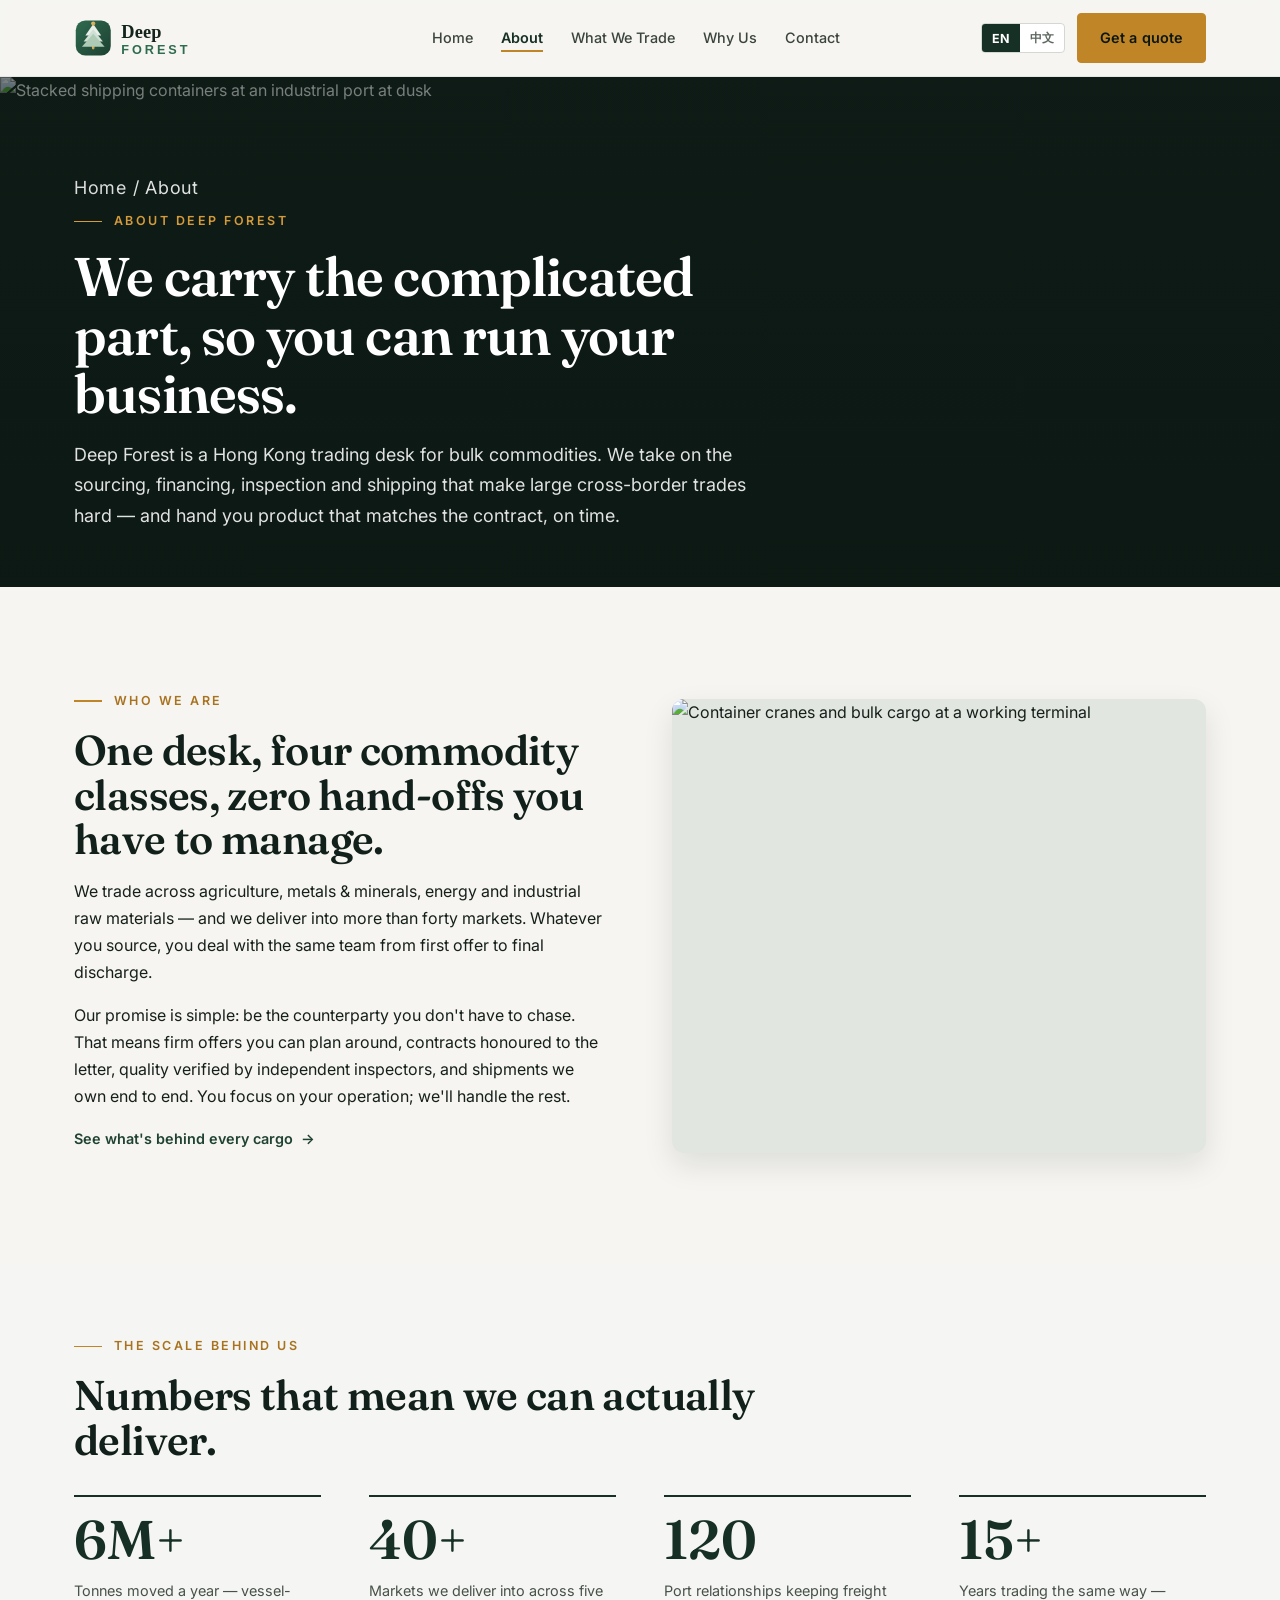
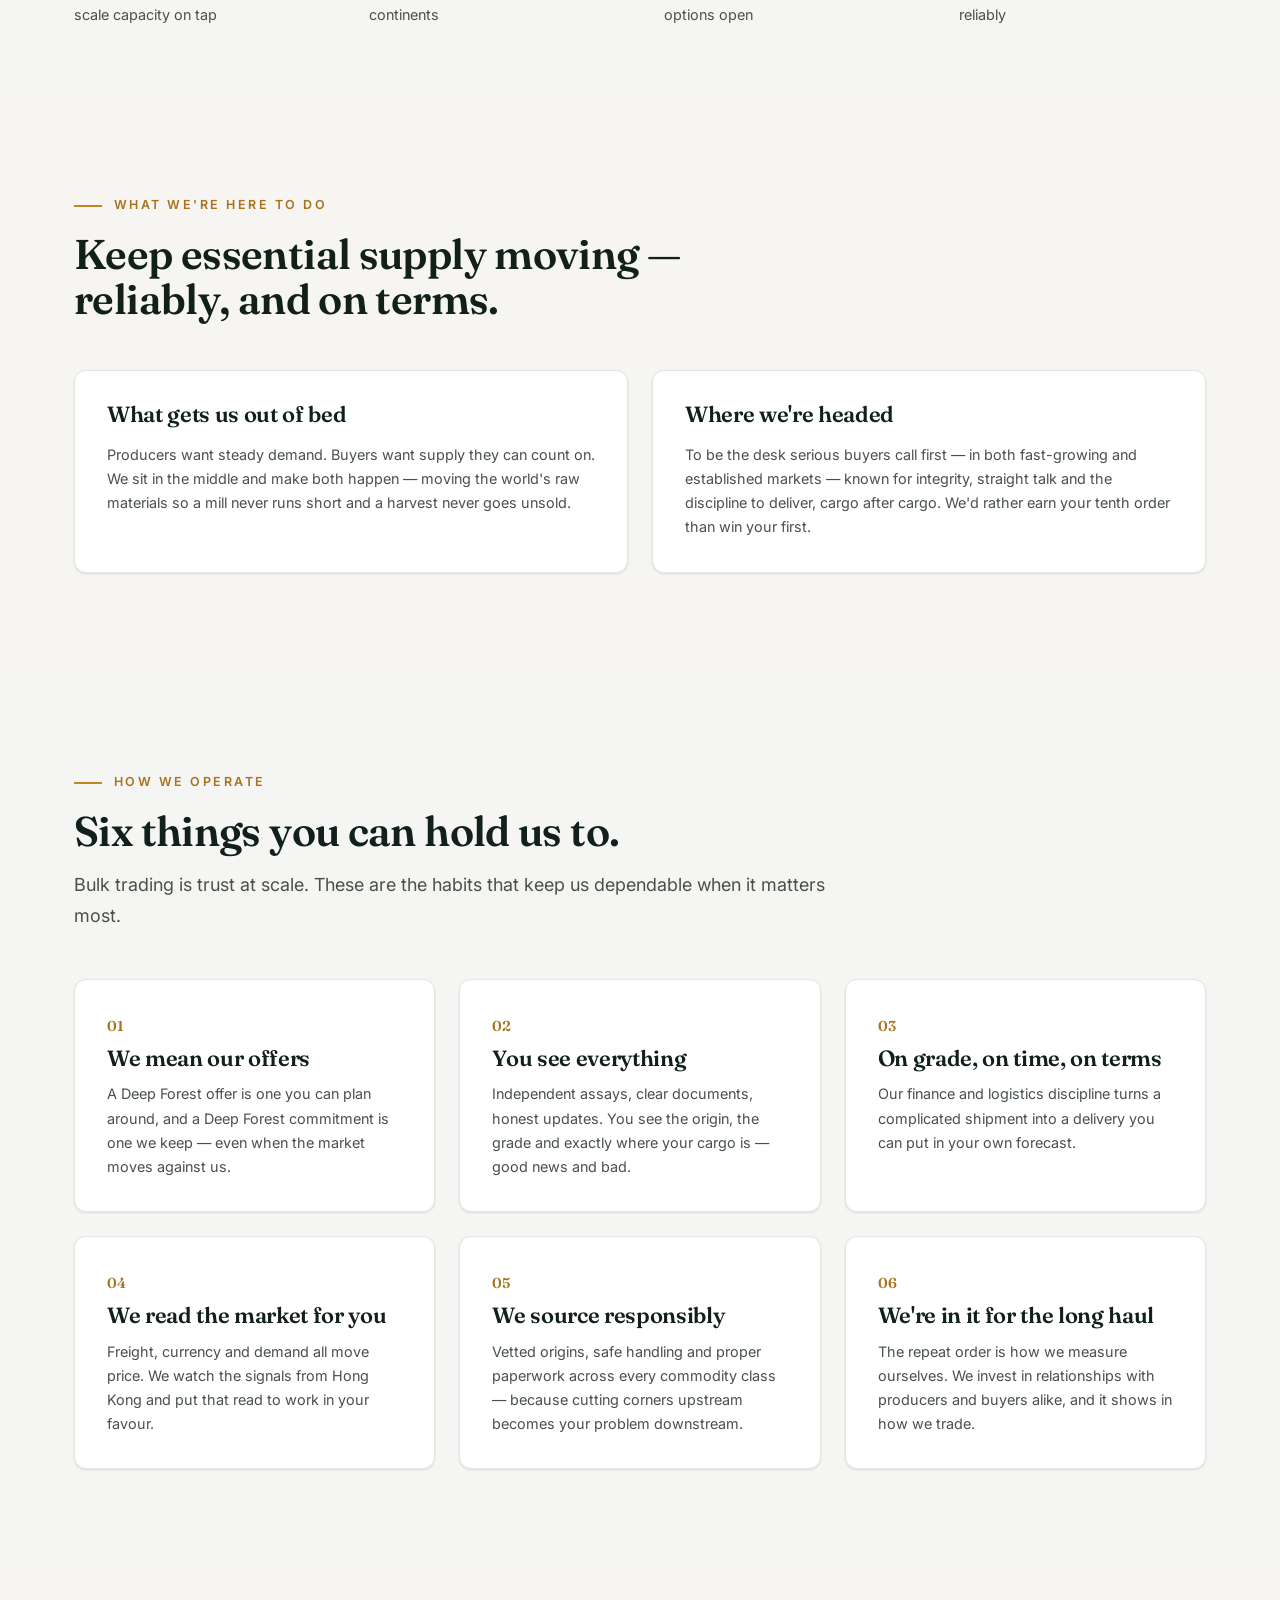
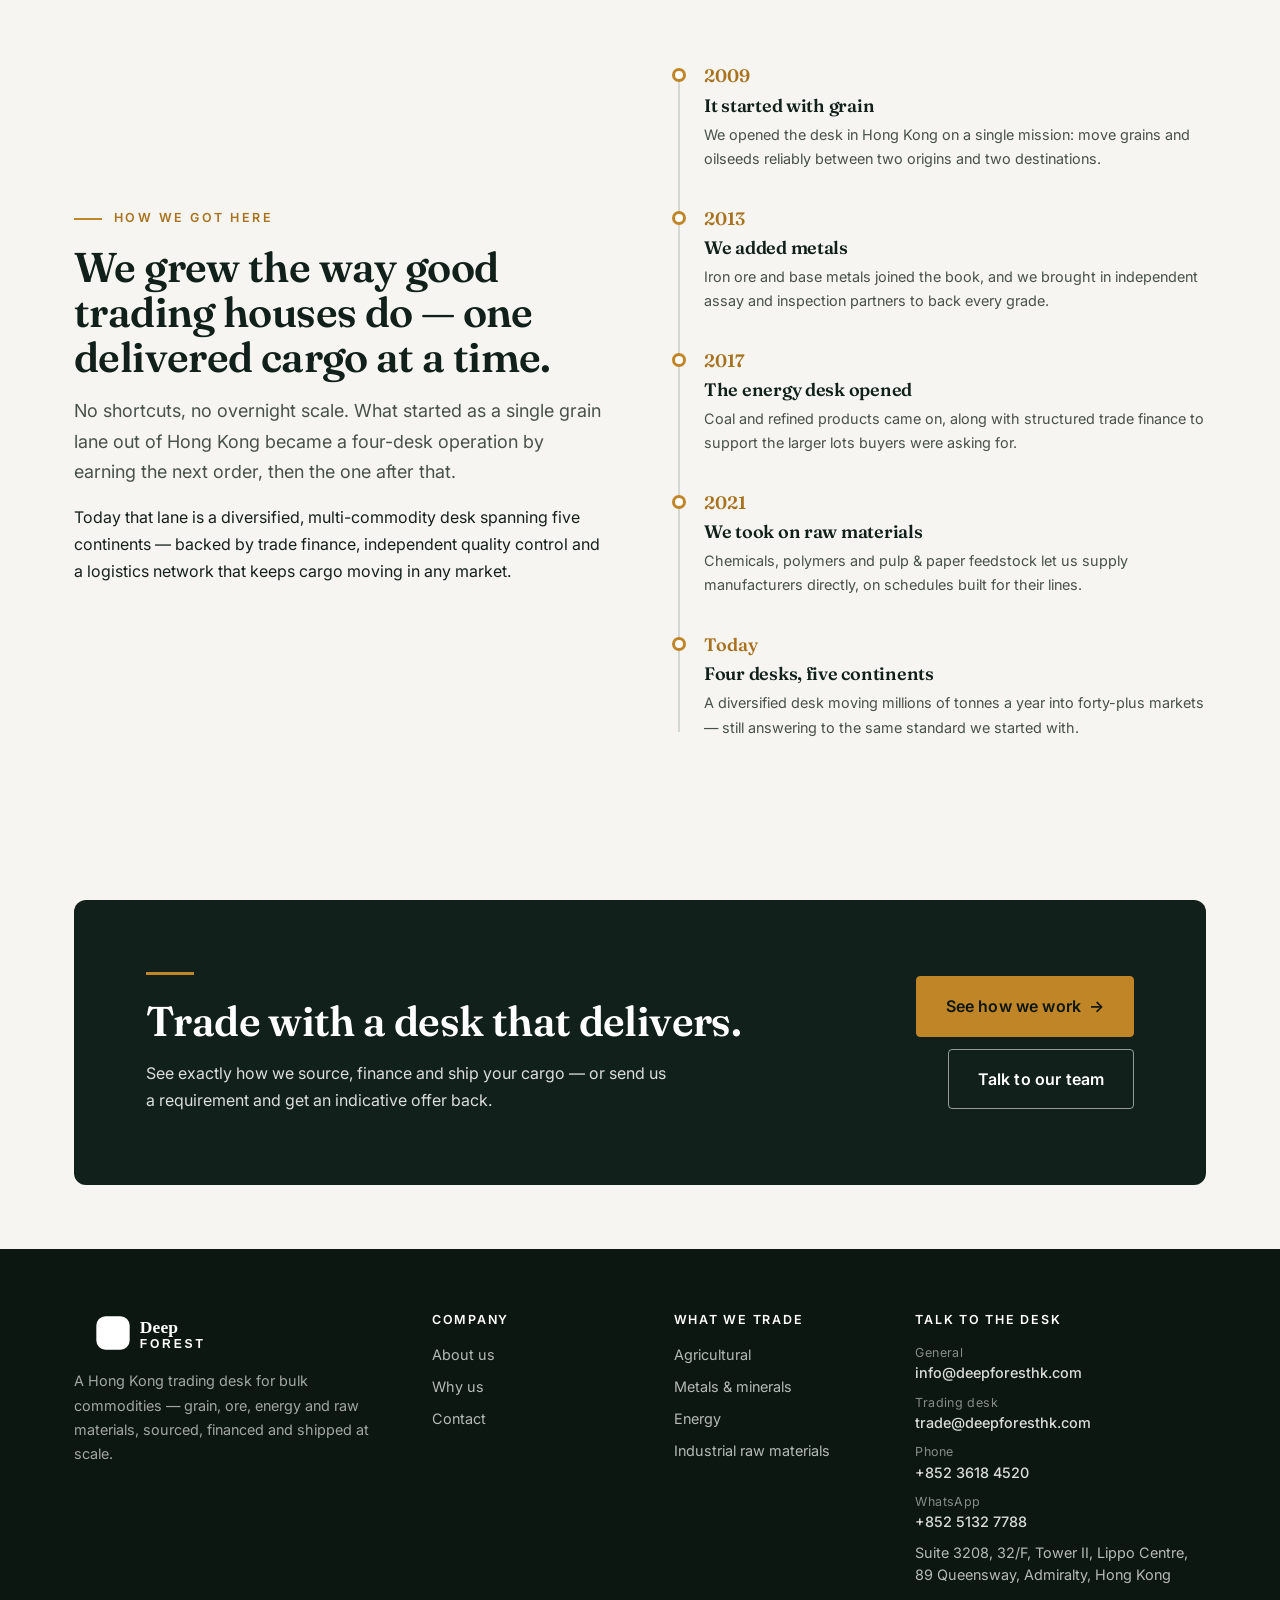
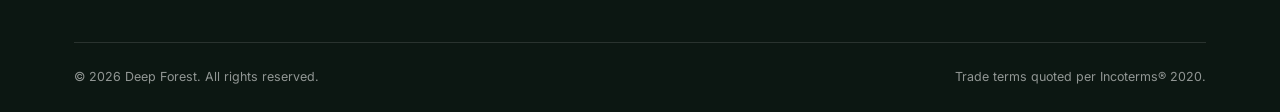
==== commit f98e768d: "Humanize redesign + real-company voice: photography over icons, restrained design, real contacts Co-" ====
--- a/about.html
+++ b/about.html
@@ -3,20 +3,20 @@
 <head>
   <meta charset="UTF-8" />
   <meta name="viewport" content="width=device-width, initial-scale=1.0" />
-  <title>About Deep Forest — Company Profile &amp; Values</title>
-  <meta name="description" content="Deep Forest is a global bulk-commodity trading house. Learn about our mission, history, values and the scale behind our supply across agriculture, metals, energy and industrial raw materials." />
-  <meta name="theme-color" content="#1c4031" />
+  <title>About Deep Forest — The Hong Kong Desk Behind Your Cargo</title>
+  <meta name="description" content="Meet Deep Forest — a Hong Kong bulk-commodity trading desk that takes the financing, logistics and paperwork off your plate so your supply keeps moving. See how we work and what we stand for." />
+  <meta name="theme-color" content="#11201a" />
   <meta property="og:type" content="website" />
   <meta property="og:site_name" content="Deep Forest" />
-  <meta property="og:title" content="About Deep Forest — Company Profile &amp; Values" />
-  <meta property="og:description" content="A trusted, disciplined trading partner in agricultural products, metals & minerals, energy and industrial raw materials." />
-  <meta property="og:image" content="https://images.unsplash.com/photo-1500382017468-9049fed747ef?auto=format&fit=crop&w=1200&q=70" />
+  <meta property="og:title" content="About Deep Forest — The Hong Kong Desk Behind Your Cargo" />
+  <meta property="og:description" content="We carry the finance, logistics and documentation so you can focus on your own operations. Here's how Deep Forest trades." />
+  <meta property="og:image" content="https://images.unsplash.com/photo-1518770660439-4636190af475?auto=format&fit=crop&w=1200&q=70" />
   <meta name="twitter:card" content="summary_large_image" />
 
   <link rel="icon" type="image/svg+xml" href="favicon.svg" />
   <link rel="preconnect" href="https://fonts.googleapis.com" />
   <link rel="preconnect" href="https://fonts.gstatic.com" crossorigin />
-  <link href="https://fonts.googleapis.com/css2?family=Inter:wght@400;500;600;700&family=Playfair+Display:ital,wght@0,500;0,600;0,700;1,500;1,600&display=swap" rel="stylesheet" />
+  <link href="https://fonts.googleapis.com/css2?family=Fraunces:opsz,wght@9..144,400;9..144,500;9..144,600;9..144,700&family=Inter:wght@400;500;600;700&display=swap" rel="stylesheet" />
   <link rel="stylesheet" href="assets/styles.css" />
 </head>
 <body data-current-lang="en">
@@ -27,12 +27,12 @@
       <a href="index.html" class="brand" aria-label="Deep Forest — home">
         <img src="assets/logo.svg" alt="Deep Forest" width="248" height="48" />
       </a>
-      <nav class="primary-nav" aria-label="Primary">
+      <nav class="primary-nav" id="primary-nav" aria-label="Primary">
         <ul class="nav-list">
           <li><a href="index.html" data-en="Home" data-zh="首页">Home</a></li>
           <li><a href="about.html" aria-current="page" data-en="About" data-zh="关于我们">About</a></li>
-          <li><a href="products.html" data-en="Products &amp; Services" data-zh="产品与服务">Products &amp; Services</a></li>
-          <li><a href="capabilities.html" data-en="Why Deep Forest" data-zh="选择我们">Why Deep Forest</a></li>
+          <li><a href="products.html" data-en="What We Trade" data-zh="经营品类">What We Trade</a></li>
+          <li><a href="capabilities.html" data-en="Why Us" data-zh="为何选择我们">Why Us</a></li>
           <li><a href="contact.html" data-en="Contact" data-zh="联系我们">Contact</a></li>
         </ul>
       </nav>
@@ -41,7 +41,7 @@
           <button type="button" data-lang="en" aria-pressed="true">EN</button>
           <button type="button" data-lang="zh" aria-pressed="false">中文</button>
         </div>
-        <a href="contact.html" class="btn btn--gold btn--header" data-en="Request a Quote" data-zh="获取报价">Request a Quote</a>
+        <a href="contact.html" class="btn btn--amber btn--header" data-en="Get a quote" data-zh="获取报价">Get a quote</a>
         <button class="nav-toggle" type="button" aria-expanded="false" aria-controls="primary-nav" data-en-aria="Toggle menu" data-zh-aria="切换菜单" aria-label="Toggle menu">
           <span class="bars" aria-hidden="true"></span>
         </button>
@@ -52,12 +52,13 @@
 
   <main id="main">
     <!-- PAGE HERO -->
-    <section class="page-hero ph-about">
+    <section class="page-hero">
+      <img class="ph-photo" src="https://images.unsplash.com/photo-1518770660439-4636190af475?auto=format&fit=crop&w=1600&q=70" alt="Stacked shipping containers at an industrial port at dusk" />
       <div class="container">
         <p class="breadcrumb"><a href="index.html" data-en="Home" data-zh="首页">Home</a> / <span data-en="About" data-zh="关于我们">About</span></p>
         <span class="eyebrow" data-en="About Deep Forest" data-zh="关于 Deep Forest">About Deep Forest</span>
-        <h1 data-en="A disciplined trading house for a moving world" data-zh="为流动世界服务的严谨贸易公司">A disciplined trading house for a moving world</h1>
-        <p data-en="We exist to make the movement of essential commodities simpler, safer and more transparent — connecting producers and end-users across continents with capital, logistics and trust." data-zh="我们致力于让必需大宗商品的流通更简单、更安全、更透明——以资金、物流与信任连接全球的生产商与终端用户。">We exist to make the movement of essential commodities simpler, safer and more transparent — connecting producers and end-users across continents with capital, logistics and trust.</p>
+        <h1 data-en="We carry the complicated part, so you can run your business." data-zh="复杂的部分交给我们，您只管做好生意。">We carry the complicated part, so you can run your business.</h1>
+        <p data-en="Deep Forest is a Hong Kong trading desk for bulk commodities. We take on the sourcing, financing, inspection and shipping that make large cross-border trades hard — and hand you product that matches the contract, on time." data-zh="Deep Forest 是一家香港大宗商品交易台。让大宗跨境贸易变难的那些环节——采购、融资、检验、运输——由我们承担，交到您手中的，是与合同相符、准点到港的货物。">Deep Forest is a Hong Kong trading desk for bulk commodities. We take on the sourcing, financing, inspection and shipping that make large cross-border trades hard — and hand you product that matches the contract, on time.</p>
       </div>
     </section>
 
@@ -66,28 +67,31 @@
       <div class="container">
         <div class="split">
           <div class="split-body reveal">
-            <span class="eyebrow" data-en="Who We Are" data-zh="我们是谁">Who We Are</span>
-            <h2 data-en="Built on relationships, run on rigour" data-zh="以关系为本，以严谨为纲">Built on relationships, run on rigour</h2>
-            <p data-en="Deep Forest is an independent international trading company specialising in bulk commodities. We operate across four pillars — agricultural products, metals &amp; minerals, energy, and industrial raw materials — sourcing from established origins and delivering to buyers in more than forty markets." data-zh="Deep Forest 是一家专注于大宗商品的独立国际贸易公司。我们围绕四大支柱开展业务——农产品、金属与矿产、能源及工业原材料——从成熟产区采购，向四十多个市场的买家交付。">Deep Forest is an independent international trading company specialising in bulk commodities. We operate across four pillars — agricultural products, metals &amp; minerals, energy, and industrial raw materials — sourcing from established origins and delivering to buyers in more than forty markets.</p>
-            <p data-en="Our model is deliberately simple: be a counterparty buyers can trust. That means firm offers, contracts honoured to the letter, quality verified independently, and shipments managed end-to-end. We carry the financing, logistics and documentation complexity so our clients can focus on their own operations." data-zh="我们的模式刻意保持简单：成为买家可以信赖的交易对手。这意味着实盘报价、严格履约、质量独立核验、运输全程管理。我们承担融资、物流与单证的复杂工作，让客户专注于自身经营。">Our model is deliberately simple: be a counterparty buyers can trust. That means firm offers, contracts honoured to the letter, quality verified independently, and shipments managed end-to-end. We carry the financing, logistics and documentation complexity so our clients can focus on their own operations.</p>
-          </div>
-          <div class="split-media" style="background-image:linear-gradient(160deg,rgba(20,36,29,.18),rgba(28,64,49,.42)),url('https://images.unsplash.com/photo-1518770660439-4636190af475?auto=format&fit=crop&w=1200&q=70');" role="img" aria-label="Containers and bulk cargo at an industrial port at dusk"></div>
-        </div>
-      </div>
-    </section>
-
-    <!-- STATS PANEL -->
-    <section class="section--tight" style="background:var(--green-50);">
-      <div class="container">
-        <div class="section-head center reveal">
-          <span class="eyebrow" data-en="By the Numbers" data-zh="数据一览">By the Numbers</span>
-          <h2 data-en="Scale that buyers can rely on" data-zh="买家可依赖的规模">Scale that buyers can rely on</h2>
-        </div>
-        <div class="stats-panel">
-          <div class="stat-block reveal"><div class="num">6M+</div><div class="label" data-en="Tonnes traded annually" data-zh="年交易量（吨）">Tonnes traded annually</div></div>
-          <div class="stat-block reveal d1"><div class="num">40+</div><div class="label" data-en="Destination markets" data-zh="目的地市场">Destination markets</div></div>
-          <div class="stat-block reveal d2"><div class="num">120</div><div class="label" data-en="Port relationships" data-zh="合作港口">Port relationships</div></div>
-          <div class="stat-block reveal d3"><div class="num">15+</div><div class="label" data-en="Years in commodity trade" data-zh="大宗贸易经验（年）">Years in commodity trade</div></div>
+            <span class="eyebrow" data-en="Who we are" data-zh="我们是谁">Who we are</span>
+            <h2 data-en="One desk, four commodity classes, zero hand-offs you have to manage." data-zh="一个交易台，四大品类，无需您操心的对接。">One desk, four commodity classes, zero hand-offs you have to manage.</h2>
+            <p data-en="We trade across agriculture, metals &amp; minerals, energy and industrial raw materials — and we deliver into more than forty markets. Whatever you source, you deal with the same team from first offer to final discharge." data-zh="我们的业务横跨农产品、金属与矿产、能源及工业原材料，供货市场逾四十个。无论您采购何种品类，从首次报价到最终卸货，对接的始终是同一支团队。">We trade across agriculture, metals &amp; minerals, energy and industrial raw materials — and we deliver into more than forty markets. Whatever you source, you deal with the same team from first offer to final discharge.</p>
+            <p data-en="Our promise is simple: be the counterparty you don't have to chase. That means firm offers you can plan around, contracts honoured to the letter, quality verified by independent inspectors, and shipments we own end to end. You focus on your operation; we'll handle the rest." data-zh="我们的承诺很简单：做一个您无需追着跑的交易对手。这意味着可据以规划的实盘报价、严格履约的合同、由独立检验机构核验的质量，以及由我们全程负责的运输。您专注经营，其余的交给我们。">Our promise is simple: be the counterparty you don't have to chase. That means firm offers you can plan around, contracts honoured to the letter, quality verified by independent inspectors, and shipments we own end to end. You focus on your operation; we'll handle the rest.</p>
+            <p><a href="capabilities.html" class="kicker-link" data-en="See what's behind every cargo" data-zh="了解每批货背后的支撑">See what's behind every cargo <span class="arrow" aria-hidden="true">→</span></a></p>
+          </div>
+          <div class="split-media reveal d1">
+            <img src="https://images.unsplash.com/photo-1577563908411-5077b6dc7624?auto=format&fit=crop&w=1200&q=70" alt="Container cranes and bulk cargo at a working terminal" loading="lazy" />
+          </div>
+        </div>
+      </div>
+    </section>
+
+    <!-- FACTS ROW (replaces stat strip) -->
+    <section class="section--tight section--stone">
+      <div class="container">
+        <div class="section-head reveal" style="margin-bottom:var(--sp-6);">
+          <span class="eyebrow" data-en="The scale behind us" data-zh="我们的规模">The scale behind us</span>
+          <h2 data-en="Numbers that mean we can actually deliver." data-zh="这些数字，意味着我们真能交付。">Numbers that mean we can actually deliver.</h2>
+        </div>
+        <div class="factrow reveal">
+          <div class="fact"><div class="num">6M+</div><div class="label" data-en="Tonnes moved a year — vessel-scale capacity on tap" data-zh="年调运量（吨）——整船级运力随时可调">Tonnes moved a year — vessel-scale capacity on tap</div></div>
+          <div class="fact"><div class="num">40+</div><div class="label" data-en="Markets we deliver into across five continents" data-zh="覆盖五大洲的供货市场">Markets we deliver into across five continents</div></div>
+          <div class="fact"><div class="num">120</div><div class="label" data-en="Port relationships keeping freight options open" data-zh="保障运力选择的港口关系">Port relationships keeping freight options open</div></div>
+          <div class="fact"><div class="num">15+</div><div class="label" data-en="Years trading the same way — reliably" data-zh="始终如一、可靠经营的年限">Years trading the same way — reliably</div></div>
         </div>
       </div>
     </section>
@@ -95,67 +99,61 @@
     <!-- MISSION / VISION -->
     <section class="section">
       <div class="container">
-        <div class="section-head center reveal">
-          <span class="eyebrow" data-en="Mission &amp; Vision" data-zh="使命与愿景">Mission &amp; Vision</span>
-          <h2 data-en="What drives Deep Forest" data-zh="驱动 Deep Forest 的力量">What drives Deep Forest</h2>
+        <div class="section-head reveal">
+          <span class="eyebrow" data-en="What we're here to do" data-zh="我们的初心">What we're here to do</span>
+          <h2 data-en="Keep essential supply moving — reliably, and on terms." data-zh="让必需的供应不断流动——可靠，且守约。">Keep essential supply moving — reliably, and on terms.</h2>
         </div>
         <div class="grid grid-2">
           <article class="card reveal">
-            <div class="icon-badge" aria-hidden="true">
-              <svg viewBox="0 0 24 24" fill="none" stroke-width="2" stroke-linecap="round" stroke-linejoin="round"><circle cx="12" cy="12" r="9"/><circle cx="12" cy="12" r="4"/><circle cx="12" cy="12" r="1"/></svg>
-            </div>
-            <h3 data-en="Our Mission" data-zh="我们的使命">Our Mission</h3>
-            <p data-en="To move the world's essential raw materials reliably and responsibly — giving producers consistent demand and giving buyers consistent, contract-grade supply, wherever they operate." data-zh="可靠且负责任地调运全球必需的原材料——为生产商带来稳定需求，为买家提供符合合同品级的稳定供应，无论其身处何地。">To move the world's essential raw materials reliably and responsibly — giving producers consistent demand and giving buyers consistent, contract-grade supply, wherever they operate.</p>
+            <h3 data-en="What gets us out of bed" data-zh="我们每天的动力">What gets us out of bed</h3>
+            <p data-en="Producers want steady demand. Buyers want supply they can count on. We sit in the middle and make both happen — moving the world's raw materials so a mill never runs short and a harvest never goes unsold." data-zh="生产商想要稳定的需求，买家想要可靠的供应。我们居中促成两者——调运全球原材料，让工厂不缺料、让收成不滞销。">Producers want steady demand. Buyers want supply they can count on. We sit in the middle and make both happen — moving the world's raw materials so a mill never runs short and a harvest never goes unsold.</p>
           </article>
           <article class="card reveal d1">
-            <div class="icon-badge" aria-hidden="true">
-              <svg viewBox="0 0 24 24" fill="none" stroke-width="2" stroke-linecap="round" stroke-linejoin="round"><path d="M3 12s3.5-7 9-7 9 7 9 7-3.5 7-9 7-9-7-9-7z"/><circle cx="12" cy="12" r="3"/></svg>
-            </div>
-            <h3 data-en="Our Vision" data-zh="我们的愿景">Our Vision</h3>
-            <p data-en="To be the trading partner of choice for serious buyers across emerging and established markets — known for integrity, transparency and the discipline to deliver, cargo after cargo." data-zh="成为新兴市场与成熟市场中严谨买家的首选贸易伙伴——以诚信、透明与履约的严谨而著称，批批兑现。">To be the trading partner of choice for serious buyers across emerging and established markets — known for integrity, transparency and the discipline to deliver, cargo after cargo.</p>
+            <h3 data-en="Where we're headed" data-zh="我们的方向">Where we're headed</h3>
+            <p data-en="To be the desk serious buyers call first — in both fast-growing and established markets — known for integrity, straight talk and the discipline to deliver, cargo after cargo. We'd rather earn your tenth order than win your first." data-zh="成为严谨买家——无论身处快速增长市场还是成熟市场——第一个想到的交易台，以诚信、坦诚与批批兑现的执行力著称。比起赢得您的第一单，我们更在意赢得第十单。">To be the desk serious buyers call first — in both fast-growing and established markets — known for integrity, straight talk and the discipline to deliver, cargo after cargo. We'd rather earn your tenth order than win your first.</p>
           </article>
         </div>
       </div>
     </section>
 
     <!-- VALUES -->
-    <section class="section" style="background:var(--green-50);">
-      <div class="container">
-        <div class="section-head center reveal">
-          <span class="eyebrow" data-en="Our Values" data-zh="我们的价值观">Our Values</span>
-          <h2 data-en="The principles behind every trade" data-zh="贯穿每笔交易的原则">The principles behind every trade</h2>
-          <p data-en="Bulk commodity trading is a business of trust at scale. These values keep us dependable when it matters most." data-zh="大宗商品贸易是大规模的信任生意。这些价值观让我们在关键时刻始终可靠。">Bulk commodity trading is a business of trust at scale. These values keep us dependable when it matters most.</p>
+    <section class="section section--stone">
+      <div class="container">
+        <div class="section-head reveal">
+          <span class="eyebrow" data-en="How we operate" data-zh="我们的行事准则">How we operate</span>
+          <h2 data-en="Six things you can hold us to." data-zh="六条，您尽管拿来检验我们。">Six things you can hold us to.</h2>
+          <p data-en="Bulk trading is trust at scale. These are the habits that keep us dependable when it matters most." data-zh="大宗贸易是大规模的信任生意。正是这些习惯，让我们在最关键的时刻依然可靠。">Bulk trading is trust at scale. These are the habits that keep us dependable when it matters most.</p>
         </div>
         <div class="grid grid-3">
           <article class="card value-card reveal">
-            <div class="icon-badge" aria-hidden="true"><svg viewBox="0 0 24 24" fill="none" stroke-width="2" stroke-linecap="round" stroke-linejoin="round"><path d="M12 2 4 6v6c0 5 3.4 7.7 8 10 4.6-2.3 8-5 8-10V6l-8-4z"/><path d="m9 12 2 2 4-4"/></svg></div>
-            <h3 data-en="Integrity" data-zh="诚信">Integrity</h3>
-            <p data-en="We honour our contracts in full. A Deep Forest offer is one you can plan around, and a Deep Forest commitment is one we keep." data-zh="我们全面履行合同。Deep Forest 的报价值得据以规划，Deep Forest 的承诺必定兑现。">We honour our contracts in full. A Deep Forest offer is one you can plan around, and a Deep Forest commitment is one we keep.</p>
+            <span class="v-num">01</span>
+            <h3 data-en="We mean our offers" data-zh="实盘即承诺">We mean our offers</h3>
+            <p data-en="A Deep Forest offer is one you can plan around, and a Deep Forest commitment is one we keep — even when the market moves against us." data-zh="Deep Forest 的报价值得您据以规划，Deep Forest 的承诺必定兑现——即便行情对我们不利。">A Deep Forest offer is one you can plan around, and a Deep Forest commitment is one we keep — even when the market moves against us.</p>
           </article>
           <article class="card value-card reveal d1">
-            <div class="icon-badge" aria-hidden="true"><svg viewBox="0 0 24 24" fill="none" stroke-width="2" stroke-linecap="round" stroke-linejoin="round"><path d="M2 12h4l3 8 6-16 3 8h4"/></svg></div>
-            <h3 data-en="Transparency" data-zh="透明">Transparency</h3>
-            <p data-en="Independent inspection, clear documentation and open communication. You see the assays, the origin and the status of your cargo." data-zh="独立检验、清晰单证与坦诚沟通。化验数据、产地与货物状态，您一目了然。">Independent inspection, clear documentation and open communication. You see the assays, the origin and the status of your cargo.</p>
+            <span class="v-num">02</span>
+            <h3 data-en="You see everything" data-zh="一切透明可见">You see everything</h3>
+            <p data-en="Independent assays, clear documents, honest updates. You see the origin, the grade and exactly where your cargo is — good news and bad." data-zh="独立化验、清晰单证、坦诚更新。产地、品级与货物所在，您看得一清二楚——无论是好消息还是坏消息。">Independent assays, clear documents, honest updates. You see the origin, the grade and exactly where your cargo is — good news and bad.</p>
           </article>
           <article class="card value-card reveal d2">
-            <div class="icon-badge" aria-hidden="true"><svg viewBox="0 0 24 24" fill="none" stroke-width="2" stroke-linecap="round" stroke-linejoin="round"><path d="M12 22s8-4 8-10V5l-8-3-8 3v7c0 6 8 10 8 10z"/></svg></div>
-            <h3 data-en="Reliability" data-zh="可靠">Reliability</h3>
-            <p data-en="On grade, on time, on terms. Our logistics and finance discipline turns complex shipments into predictable deliveries." data-zh="按品级、按时、按约。我们在物流与融资上的严谨，让复杂的运输变成可预期的交付。">On grade, on time, on terms. Our logistics and finance discipline turns complex shipments into predictable deliveries.</p>
+            <span class="v-num">03</span>
+            <h3 data-en="On grade, on time, on terms" data-zh="对级、准点、守约">On grade, on time, on terms</h3>
+            <p data-en="Our finance and logistics discipline turns a complicated shipment into a delivery you can put in your own forecast." data-zh="我们在融资与物流上的严谨，把复杂的运输变成您可以写进自家排产计划的交付。">Our finance and logistics discipline turns a complicated shipment into a delivery you can put in your own forecast.</p>
           </article>
           <article class="card value-card reveal">
-            <div class="icon-badge" aria-hidden="true"><svg viewBox="0 0 24 24" fill="none" stroke-width="2" stroke-linecap="round" stroke-linejoin="round"><circle cx="12" cy="12" r="9"/><path d="M3 12h18M12 3a14 14 0 0 1 0 18M12 3a14 14 0 0 0 0 18"/></svg></div>
-            <h3 data-en="Global perspective" data-zh="全球视野">Global perspective</h3>
-            <p data-en="We read the freight, currency and demand signals that move markets, and we put that perspective to work for our clients." data-zh="我们解读牵动市场的运费、汇率与需求信号，并将这种视野转化为客户的优势。">We read the freight, currency and demand signals that move markets, and we put that perspective to work for our clients.</p>
+            <span class="v-num">04</span>
+            <h3 data-en="We read the market for you" data-zh="替您读懂市场">We read the market for you</h3>
+            <p data-en="Freight, currency and demand all move price. We watch the signals from Hong Kong and put that read to work in your favour." data-zh="运费、汇率与需求都在牵动价格。我们在香港紧盯这些信号，并将研判转化为对您有利的结果。">Freight, currency and demand all move price. We watch the signals from Hong Kong and put that read to work in your favour.</p>
           </article>
           <article class="card value-card reveal d1">
-            <div class="icon-badge" aria-hidden="true"><svg viewBox="0 0 24 24" fill="none" stroke-width="2" stroke-linecap="round" stroke-linejoin="round"><path d="M12 22V8M12 8c0-3 2-5 5-5 0 3-2 5-5 5zM12 12c0-3-2-5-5-5 0 3 2 5 5 5z"/></svg></div>
-            <h3 data-en="Responsibility" data-zh="责任">Responsibility</h3>
-            <p data-en="We pursue responsible sourcing and safe handling across every commodity class, and we work to reduce waste along the chain." data-zh="我们在每一类商品上追求负责任的采购与安全的操作，并致力于减少供应链中的浪费。">We pursue responsible sourcing and safe handling across every commodity class, and we work to reduce waste along the chain.</p>
+            <span class="v-num">05</span>
+            <h3 data-en="We source responsibly" data-zh="负责任地采购">We source responsibly</h3>
+            <p data-en="Vetted origins, safe handling and proper paperwork across every commodity class — because cutting corners upstream becomes your problem downstream." data-zh="经核验的产地、安全的操作、规范的单证，贯穿每一类商品——因为上游偷工减料，最终会成为下游您的麻烦。">Vetted origins, safe handling and proper paperwork across every commodity class — because cutting corners upstream becomes your problem downstream.</p>
           </article>
           <article class="card value-card reveal d2">
-            <div class="icon-badge" aria-hidden="true"><svg viewBox="0 0 24 24" fill="none" stroke-width="2" stroke-linecap="round" stroke-linejoin="round"><path d="M17 21v-2a4 4 0 0 0-4-4H5a4 4 0 0 0-4 4v2"/><circle cx="9" cy="7" r="4"/><path d="M23 21v-2a4 4 0 0 0-3-3.9M16 3.1a4 4 0 0 1 0 7.8"/></svg></div>
-            <h3 data-en="Partnership" data-zh="伙伴关系">Partnership</h3>
-            <p data-en="We invest in long-term relationships with producers and buyers alike — repeat business is the truest measure of our service." data-zh="我们与生产商和买家都投入长期关系——回头生意是衡量我们服务最真实的标准。">We invest in long-term relationships with producers and buyers alike — repeat business is the truest measure of our service.</p>
+            <span class="v-num">06</span>
+            <h3 data-en="We're in it for the long haul" data-zh="我们着眼长远">We're in it for the long haul</h3>
+            <p data-en="The repeat order is how we measure ourselves. We invest in relationships with producers and buyers alike, and it shows in how we trade." data-zh="回头订单是我们衡量自身的标准。我们对生产商与买家都投入长期关系，这一点会体现在每一笔交易里。">The repeat order is how we measure ourselves. We invest in relationships with producers and buyers alike, and it shows in how we trade.</p>
           </article>
         </div>
       </div>
@@ -166,37 +164,37 @@
       <div class="container">
         <div class="split">
           <div class="split-body reveal">
-            <span class="eyebrow" data-en="Our Story" data-zh="我们的历程">Our Story</span>
-            <h2 data-en="From a single trade lane to a global desk" data-zh="从一条贸易航线到全球交易台">From a single trade lane to a global desk</h2>
-            <p class="lead" data-en="Deep Forest grew the way good trading houses do — one delivered cargo and one satisfied buyer at a time." data-zh="Deep Forest 的成长方式与优秀贸易公司无异——一批批兑现货物，一位位赢得满意的买家。">Deep Forest grew the way good trading houses do — one delivered cargo and one satisfied buyer at a time.</p>
-            <p data-en="What began as a focused agricultural trade lane has become a diversified, multi-commodity operation spanning five continents — supported by trade finance, independent quality control and a logistics network that keeps cargo moving." data-zh="最初专注于农产品的一条贸易航线，如今已发展为横跨五大洲的多元化、多品类业务——并以贸易融资、独立质控及让货物持续流转的物流网络作为支撑。">What began as a focused agricultural trade lane has become a diversified, multi-commodity operation spanning five continents — supported by trade finance, independent quality control and a logistics network that keeps cargo moving.</p>
+            <span class="eyebrow" data-en="How we got here" data-zh="一路走来">How we got here</span>
+            <h2 data-en="We grew the way good trading houses do — one delivered cargo at a time." data-zh="我们以优秀贸易公司的方式成长——一批批兑现货物。">We grew the way good trading houses do — one delivered cargo at a time.</h2>
+            <p class="lead" data-en="No shortcuts, no overnight scale. What started as a single grain lane out of Hong Kong became a four-desk operation by earning the next order, then the one after that." data-zh="没有捷径，没有一夜成势。最初不过是从香港发出的一条谷物航线，靠着赢得下一单、再下一单，逐步成长为如今的四台业务。">No shortcuts, no overnight scale. What started as a single grain lane out of Hong Kong became a four-desk operation by earning the next order, then the one after that.</p>
+            <p data-en="Today that lane is a diversified, multi-commodity desk spanning five continents — backed by trade finance, independent quality control and a logistics network that keeps cargo moving in any market." data-zh="如今，那条航线已发展为横跨五大洲的多元化、多品类交易台——以贸易融资、独立质控及一张让货物在任何市况下都持续流转的物流网络作为支撑。">Today that lane is a diversified, multi-commodity desk spanning five continents — backed by trade finance, independent quality control and a logistics network that keeps cargo moving in any market.</p>
           </div>
           <div class="reveal d1">
             <ul class="timeline">
               <li class="t-item">
                 <span class="t-year">2009</span>
-                <h3 data-en="Founded on agricultural trade" data-zh="始于农产品贸易">Founded on agricultural trade</h3>
-                <p data-en="Deep Forest opens its desk with a focus on grains and oilseeds between two key origins and destinations." data-zh="Deep Forest 设立交易台，聚焦两大产销地之间的谷物与油籽贸易。">Deep Forest opens its desk with a focus on grains and oilseeds between two key origins and destinations.</p>
+                <h3 data-en="It started with grain" data-zh="始于谷物">It started with grain</h3>
+                <p data-en="We opened the desk in Hong Kong on a single mission: move grains and oilseeds reliably between two origins and two destinations." data-zh="我们在香港设立交易台，任务只有一个：在两大产销地之间可靠地调运谷物与油籽。">We opened the desk in Hong Kong on a single mission: move grains and oilseeds reliably between two origins and two destinations.</p>
               </li>
               <li class="t-item">
                 <span class="t-year">2013</span>
-                <h3 data-en="Into metals &amp; minerals" data-zh="进入金属与矿产">Into metals &amp; minerals</h3>
-                <p data-en="Expansion into iron ore and base metals, adding independent assay and inspection partners." data-zh="拓展至铁矿石与基本金属，并引入独立化验与检验合作伙伴。">Expansion into iron ore and base metals, adding independent assay and inspection partners.</p>
+                <h3 data-en="We added metals" data-zh="拓展金属业务">We added metals</h3>
+                <p data-en="Iron ore and base metals joined the book, and we brought in independent assay and inspection partners to back every grade." data-zh="铁矿石与基本金属纳入业务，并引入独立化验与检验合作伙伴，为每一品级背书。">Iron ore and base metals joined the book, and we brought in independent assay and inspection partners to back every grade.</p>
               </li>
               <li class="t-item">
                 <span class="t-year">2017</span>
-                <h3 data-en="Energy desk launched" data-zh="设立能源交易台">Energy desk launched</h3>
-                <p data-en="Coal and refined products join the portfolio, with structured trade-finance facilities for larger lots." data-zh="煤炭与成品油纳入业务组合，并为大宗批量配套结构化贸易融资。">Coal and refined products join the portfolio, with structured trade-finance facilities for larger lots.</p>
+                <h3 data-en="The energy desk opened" data-zh="设立能源交易台">The energy desk opened</h3>
+                <p data-en="Coal and refined products came on, along with structured trade finance to support the larger lots buyers were asking for." data-zh="煤炭与成品油上线，并配套结构化贸易融资，以支持买家所需的更大批量。">Coal and refined products came on, along with structured trade finance to support the larger lots buyers were asking for.</p>
               </li>
               <li class="t-item">
                 <span class="t-year">2021</span>
-                <h3 data-en="Industrial raw materials" data-zh="拓展工业原材料">Industrial raw materials</h3>
-                <p data-en="Chemicals, polymers and pulp &amp; paper feedstock added to serve manufacturing clients directly." data-zh="新增化工品、聚合物及纸浆与纸张原料，直接服务制造业客户。">Chemicals, polymers and pulp &amp; paper feedstock added to serve manufacturing clients directly.</p>
+                <h3 data-en="We took on raw materials" data-zh="进军工业原材料">We took on raw materials</h3>
+                <p data-en="Chemicals, polymers and pulp &amp; paper feedstock let us supply manufacturers directly, on schedules built for their lines." data-zh="化工品、聚合物及纸浆与纸张原料，让我们能按制造商产线的节奏直接供货。">Chemicals, polymers and pulp &amp; paper feedstock let us supply manufacturers directly, on schedules built for their lines.</p>
               </li>
               <li class="t-item">
                 <span class="t-year" data-en="Today" data-zh="今天">Today</span>
-                <h3 data-en="A five-continent operation" data-zh="覆盖五大洲的业务">A five-continent operation</h3>
-                <p data-en="A diversified trading house moving millions of tonnes a year across forty-plus markets." data-zh="一家多元化的贸易公司，每年在四十余个市场调运数百万吨货物。">A diversified trading house moving millions of tonnes a year across forty-plus markets.</p>
+                <h3 data-en="Four desks, five continents" data-zh="四台业务，五洲布局">Four desks, five continents</h3>
+                <p data-en="A diversified desk moving millions of tonnes a year into forty-plus markets — still answering to the same standard we started with." data-zh="一个多元化交易台，每年向四十余个市场调运数百万吨货物——始终恪守创立之初的标准。">A diversified desk moving millions of tonnes a year into forty-plus markets — still answering to the same standard we started with.</p>
               </li>
             </ul>
           </div>
@@ -208,11 +206,14 @@
     <section class="section--tight">
       <div class="container">
         <div class="cta-band reveal">
-          <h2 data-en="Trade with a partner who delivers" data-zh="携手言出必行的伙伴">Trade with a partner who delivers</h2>
-          <p data-en="Discover how Deep Forest sources, finances and ships bulk commodities — or get an indicative offer for your next requirement." data-zh="了解 Deep Forest 如何采购、融资并运输大宗商品——或为您的下一项需求获取指示性报价。">Discover how Deep Forest sources, finances and ships bulk commodities — or get an indicative offer for your next requirement.</p>
+          <div>
+            <div class="cta-rule" aria-hidden="true"></div>
+            <h2 data-en="Trade with a desk that delivers." data-zh="携手言出必行的交易台。">Trade with a desk that delivers.</h2>
+            <p data-en="See exactly how we source, finance and ship your cargo — or send us a requirement and get an indicative offer back." data-zh="看看我们究竟如何为您采购、融资并运输货物——或直接发来需求，获取一份指示性报价。">See exactly how we source, finance and ship your cargo — or send us a requirement and get an indicative offer back.</p>
+          </div>
           <div class="hero-cta">
-            <a href="capabilities.html" class="btn btn--gold btn--lg" data-en="Our Capabilities" data-zh="我们的能力">Our Capabilities <span class="arrow" aria-hidden="true">→</span></a>
-            <a href="contact.html" class="btn btn--light btn--lg" data-en="Contact Us" data-zh="联系我们">Contact Us</a>
+            <a href="capabilities.html" class="btn btn--amber btn--lg" data-en="See how we work" data-zh="了解我们的做法">See how we work <span class="arrow" aria-hidden="true">→</span></a>
+            <a href="contact.html" class="btn btn--light btn--lg" data-en="Talk to our team" data-zh="联系我们团队">Talk to our team</a>
           </div>
         </div>
       </div>
@@ -224,39 +225,32 @@
       <div class="footer-top">
         <div class="footer-brand">
           <img src="assets/logo.svg" alt="Deep Forest" width="248" height="48" />
-          <p data-en="Bulk Commodities, Traded Globally. Deep Forest is an international trading partner in agricultural products, metals &amp; minerals, energy and industrial raw materials." data-zh="大宗商品，全球贸易。Deep Forest 是农产品、金属与矿产、能源及工业原材料领域的国际贸易伙伴。">Bulk Commodities, Traded Globally. Deep Forest is an international trading partner in agricultural products, metals &amp; minerals, energy and industrial raw materials.</p>
+          <p data-en="A Hong Kong trading desk for bulk commodities — grain, ore, energy and raw materials, sourced, financed and shipped at scale." data-zh="香港大宗商品交易台——谷物、矿石、能源与原材料的规模化采购、融资与运输。">A Hong Kong trading desk for bulk commodities — grain, ore, energy and raw materials, sourced, financed and shipped at scale.</p>
         </div>
         <div class="footer-col">
           <h4 data-en="Company" data-zh="公司">Company</h4>
           <ul>
-            <li><a href="about.html" data-en="About Us" data-zh="关于我们">About Us</a></li>
-            <li><a href="capabilities.html" data-en="Why Deep Forest" data-zh="选择我们">Why Deep Forest</a></li>
+            <li><a href="about.html" data-en="About us" data-zh="关于我们">About us</a></li>
+            <li><a href="capabilities.html" data-en="Why us" data-zh="为何选择我们">Why us</a></li>
             <li><a href="contact.html" data-en="Contact" data-zh="联系我们">Contact</a></li>
           </ul>
         </div>
         <div class="footer-col">
-          <h4 data-en="Commodities" data-zh="商品">Commodities</h4>
+          <h4 data-en="What we trade" data-zh="经营品类">What we trade</h4>
           <ul>
             <li><a href="products.html#agricultural" data-en="Agricultural" data-zh="农产品">Agricultural</a></li>
-            <li><a href="products.html#metals" data-en="Metals &amp; Minerals" data-zh="金属与矿产">Metals &amp; Minerals</a></li>
+            <li><a href="products.html#metals" data-en="Metals &amp; minerals" data-zh="金属与矿产">Metals &amp; minerals</a></li>
             <li><a href="products.html#energy" data-en="Energy" data-zh="能源">Energy</a></li>
-            <li><a href="products.html#industrial" data-en="Industrial Raw Materials" data-zh="工业原材料">Industrial Raw Materials</a></li>
+            <li><a href="products.html#industrial" data-en="Industrial raw materials" data-zh="工业原材料">Industrial raw materials</a></li>
           </ul>
         </div>
-        <div class="footer-col">
-          <h4 data-en="Get in touch" data-zh="联系方式">Get in touch</h4>
-          <div class="contact-line">
-            <svg viewBox="0 0 24 24" fill="none" stroke-width="2" stroke-linecap="round" stroke-linejoin="round" aria-hidden="true"><path d="M4 4h16v16H4z"/><path d="m4 6 8 6 8-6"/></svg>
-            <a href="mailto:hello@deep-forest.com">hello@deep-forest.com</a>
-          </div>
-          <div class="contact-line">
-            <svg viewBox="0 0 24 24" fill="none" stroke-width="2" stroke-linecap="round" stroke-linejoin="round" aria-hidden="true"><path d="M22 16.9v3a2 2 0 0 1-2.2 2 19.8 19.8 0 0 1-8.6-3 19.5 19.5 0 0 1-6-6 19.8 19.8 0 0 1-3-8.6A2 2 0 0 1 4.1 2h3a2 2 0 0 1 2 1.7c.1 1 .4 1.9.7 2.8a2 2 0 0 1-.4 2.1L8.1 9.9a16 16 0 0 0 6 6l1.3-1.3a2 2 0 0 1 2.1-.5c.9.3 1.8.6 2.8.7a2 2 0 0 1 1.7 2z"/></svg>
-            <a href="tel:+0000000000">+xx (0) 000 000 0000</a>
-          </div>
-          <div class="contact-line">
-            <svg viewBox="0 0 24 24" fill="none" stroke-width="2" stroke-linecap="round" stroke-linejoin="round" aria-hidden="true"><path d="M20 10c0 6-8 12-8 12s-8-6-8-12a8 8 0 0 1 16 0z"/><circle cx="12" cy="10" r="3"/></svg>
-            <span data-en="Harbour Business District, Port City" data-zh="港城·海港商务区">Harbour Business District, Port City</span>
-          </div>
+        <div class="footer-col footer-contact">
+          <h4 data-en="Talk to the desk" data-zh="联系交易台">Talk to the desk</h4>
+          <p><span class="lbl" data-en="General" data-zh="综合查询">General</span><a href="mailto:info@deepforesthk.com">info@deepforesthk.com</a></p>
+          <p><span class="lbl" data-en="Trading desk" data-zh="交易台">Trading desk</span><a href="mailto:trade@deepforesthk.com">trade@deepforesthk.com</a></p>
+          <p><span class="lbl" data-en="Phone" data-zh="电话">Phone</span><a href="tel:+85236184520">+852 3618 4520</a></p>
+          <p><span class="lbl" data-en="WhatsApp" data-zh="WhatsApp">WhatsApp</span><a href="tel:+85251327788">+852 5132 7788</a></p>
+          <p data-en="Suite 3208, 32/F, Tower II, Lippo Centre, 89 Queensway, Admiralty, Hong Kong" data-zh="香港金钟金钟道 89 号力宝中心第二座 32 楼 3208 室">Suite 3208, 32/F, Tower II, Lippo Centre, 89 Queensway, Admiralty, Hong Kong</p>
         </div>
       </div>
       <div class="footer-bottom">
--- a/assets/styles.css
+++ b/assets/styles.css
@@ -1,60 +1,63 @@
 /* ===========================================================
    Deep Forest — Shared Stylesheet
-   Brand: deep forest green + charcoal + gold accent
-   Plain modern CSS, design tokens in :root
+   Bulk-commodity trading, Hong Kong
+   Restrained editorial palette: deep pine + warm paper + one amber accent
+   Display: Fraunces  ·  Body: Inter
    =========================================================== */
 
 /* ---------- Design Tokens ---------- */
 :root {
-  /* Brand palette */
-  --green-900: #0e1f18;
-  --green-800: #14241d;
-  --green-700: #1c4031;
-  --green-600: #245741;
-  --green-500: #2f6b4f;
-  --green-400: #4a8a6b;
-  --green-200: #aecbb6;
-  --green-100: #d9e7df;
-  --green-50:  #eef4f0;
-
-  --charcoal-900: #14181a;
-  --charcoal-800: #1d2326;
-  --charcoal-700: #2a3236;
-  --charcoal-500: #4b565b;
-  --charcoal-300: #8a969b;
-
-  --gold-600: #c89b3c;
-  --gold-500: #d8af52;
-  --gold-400: #e8c879;
-  --gold-100: #f6ecd2;
-
-  --paper:   #f7f8f5;
+  /* Neutral spine */
+  --pine-950: #0c1712;
+  --pine-900: #11201a;
+  --pine-800: #173026;
+  --pine-700: #1f4233;
+  --pine-600: #2a5641;
+  --pine-500: #3a6e54;
+
+  --stone-900: #1a1f1c;
+  --stone-700: #3b443e;
+  --stone-500: #5d665f;
+  --stone-400: #7c857e;
+  --stone-300: #a6ada7;
+  --stone-200: #d3d8d3;
+  --stone-150: #e2e6e1;
+  --stone-100: #edf0ec;
+  --stone-50:  #f5f6f3;
+
+  /* Single accent — warm amber */
+  --amber-700: #a8721f;
+  --amber-600: #c08527;
+  --amber-500: #d59b3a;
+  --amber-100: #f3e6cd;
+
+  --paper:   #f6f5f1;
   --surface: #ffffff;
   --ink:     #16201b;
-  --ink-soft:#3e4a44;
-  --line:    #e2e8e3;
+  --ink-soft:#48514a;
+  --line:    #e4e7e1;
 
   /* Semantic */
   --bg:        var(--paper);
   --text:      var(--ink);
   --text-soft: var(--ink-soft);
-  --brand:     var(--green-500);
-  --brand-dark:var(--green-700);
-  --accent:    var(--gold-500);
+  --brand:     var(--pine-700);
+  --brand-dark:var(--pine-900);
+  --accent:    var(--amber-600);
 
   /* Typography */
-  --font-display: "Playfair Display", Georgia, "Times New Roman", serif;
+  --font-display: "Fraunces", Georgia, "Times New Roman", serif;
   --font-body: "Inter", -apple-system, BlinkMacSystemFont, "Segoe UI", Roboto, Arial, sans-serif;
 
   --fs-xs: 0.78rem;
-  --fs-sm: 0.875rem;
+  --fs-sm: 0.9rem;
   --fs-base: 1rem;
   --fs-md: 1.125rem;
   --fs-lg: 1.375rem;
-  --fs-xl: 1.75rem;
-  --fs-2xl: 2.25rem;
-  --fs-3xl: 3rem;
-  --fs-4xl: clamp(2.6rem, 6vw, 4.5rem);
+  --fs-xl: 1.7rem;
+  --fs-2xl: clamp(1.9rem, 3.4vw, 2.6rem);
+  --fs-3xl: clamp(2.3rem, 4.6vw, 3.4rem);
+  --fs-4xl: clamp(2.7rem, 6.2vw, 5rem);
 
   /* Spacing scale */
   --sp-1: 0.25rem;
@@ -67,22 +70,22 @@
   --sp-8: 4rem;
   --sp-9: 6rem;
 
-  /* Radius */
-  --r-sm: 6px;
-  --r-md: 12px;
-  --r-lg: 20px;
-  --r-xl: 28px;
+  /* Radius — restrained, mostly square */
+  --r-sm: 4px;
+  --r-md: 8px;
+  --r-lg: 12px;
+  --r-xl: 16px;
   --r-pill: 999px;
 
-  /* Shadows */
-  --sh-sm: 0 1px 2px rgba(14, 31, 24, .06), 0 1px 3px rgba(14, 31, 24, .08);
-  --sh-md: 0 8px 24px rgba(14, 31, 24, .10);
-  --sh-lg: 0 20px 50px rgba(14, 31, 24, .16);
-  --sh-gold: 0 10px 30px rgba(200, 155, 60, .28);
+  /* Shadows — soft, sparing */
+  --sh-sm: 0 1px 2px rgba(12, 23, 18, .05), 0 1px 3px rgba(12, 23, 18, .06);
+  --sh-md: 0 12px 30px rgba(12, 23, 18, .10);
+  --sh-lg: 0 26px 60px rgba(12, 23, 18, .16);
 
   /* Layout */
-  --container: 1200px;
-  --header-h: 74px;
+  --container: 1180px;
+  --container-wide: 1320px;
+  --header-h: 76px;
   --ease: cubic-bezier(.22, .61, .36, 1);
 }
 
@@ -95,7 +98,7 @@
   margin: 0;
   font-family: var(--font-body);
   font-size: var(--fs-base);
-  line-height: 1.65;
+  line-height: 1.68;
   color: var(--text);
   background: var(--bg);
   -webkit-font-smoothing: antialiased;
@@ -105,37 +108,41 @@
 
 h1, h2, h3, h4 {
   font-family: var(--font-display);
-  line-height: 1.12;
-  font-weight: 700;
-  color: var(--green-800);
+  line-height: 1.08;
+  font-weight: 600;
+  color: var(--pine-900);
   margin: 0 0 var(--sp-4);
-  letter-spacing: -0.01em;
+  letter-spacing: -0.015em;
+  font-optical-sizing: auto;
 }
 
 p { margin: 0 0 var(--sp-4); }
 
-a { color: var(--brand-dark); text-decoration: none; transition: color .2s var(--ease); }
-a:hover { color: var(--green-500); }
+a { color: var(--pine-700); text-decoration: none; transition: color .2s var(--ease); }
+a:hover { color: var(--amber-700); }
 
 img, svg { max-width: 100%; display: block; }
+img { height: auto; }
 
 ul { margin: 0; padding: 0; list-style: none; }
 
-:lang(zh) body { letter-spacing: 0; }
-:lang(zh) h1, :lang(zh) h2, :lang(zh) h3, :lang(zh) h4 { letter-spacing: 0; }
+strong { font-weight: 700; }
+
+:lang(zh) body { letter-spacing: 0; line-height: 1.8; }
+:lang(zh) h1, :lang(zh) h2, :lang(zh) h3, :lang(zh) h4 { letter-spacing: 0; line-height: 1.3; font-weight: 600; }
 
 /* ---------- Accessibility ---------- */
 :focus-visible {
-  outline: 3px solid var(--gold-500);
+  outline: 3px solid var(--amber-500);
   outline-offset: 2px;
-  border-radius: 4px;
+  border-radius: 3px;
 }
 
 .skip-link {
   position: absolute;
   left: -999px;
   top: 0;
-  background: var(--green-700);
+  background: var(--pine-800);
   color: #fff;
   padding: var(--sp-3) var(--sp-5);
   z-index: 200;
@@ -158,41 +165,57 @@
   margin-inline: auto;
   padding-inline: var(--sp-5);
 }
+.container--wide { max-width: var(--container-wide); }
 
 .section { padding-block: var(--sp-9); }
 .section--tight { padding-block: var(--sp-8); }
+.section--pine { background: var(--pine-900); color: rgba(255,255,255,.84); }
+.section--stone { background: var(--stone-50); }
 
 .eyebrow {
   display: inline-flex;
   align-items: center;
-  gap: var(--sp-2);
+  gap: var(--sp-3);
   font-family: var(--font-body);
   font-size: var(--fs-xs);
-  font-weight: 700;
-  letter-spacing: 0.18em;
+  font-weight: 600;
+  letter-spacing: 0.2em;
   text-transform: uppercase;
-  color: var(--gold-600);
+  color: var(--amber-700);
   margin-bottom: var(--sp-4);
 }
 .eyebrow::before {
   content: "";
-  width: 26px; height: 2px;
-  background: var(--gold-500);
+  width: 28px; height: 1.5px;
+  background: var(--amber-600);
   display: inline-block;
 }
 
-.section-head { max-width: 720px; margin-bottom: var(--sp-7); }
+.section-head { max-width: 760px; margin-bottom: var(--sp-7); }
 .section-head.center { margin-inline: auto; text-align: center; }
 .section-head.center .eyebrow { justify-content: center; }
 .section-head h2 { font-size: var(--fs-2xl); }
 .section-head p { color: var(--text-soft); font-size: var(--fs-md); margin-bottom: 0; }
-
-.lead { font-size: var(--fs-md); color: var(--text-soft); }
+.section-head.on-dark h2 { color: #fff; }
+.section-head.on-dark p { color: rgba(255,255,255,.78); }
+.section-head.on-dark .eyebrow { color: var(--amber-500); }
+.section-head.on-dark .eyebrow::before { background: var(--amber-500); }
+
+.lead { font-size: var(--fs-md); color: var(--text-soft); line-height: 1.7; }
+
+.kicker-link {
+  display: inline-flex; align-items: center; gap: var(--sp-2);
+  font-weight: 600; font-size: var(--fs-sm); color: var(--pine-700);
+}
+.kicker-link .arrow { transition: transform .2s var(--ease); }
+.kicker-link:hover { color: var(--amber-700); }
+.kicker-link:hover .arrow { transform: translateX(4px); }
 
 /* ---------- Buttons ---------- */
 .btn {
-  --btn-bg: var(--green-700);
+  --btn-bg: var(--pine-800);
   --btn-fg: #fff;
+  --btn-bd: var(--pine-800);
   display: inline-flex;
   align-items: center;
   justify-content: center;
@@ -201,37 +224,36 @@
   font-weight: 600;
   font-size: var(--fs-sm);
   letter-spacing: 0.01em;
-  padding: 0.85em 1.6em;
-  border-radius: var(--r-pill);
-  border: 1.5px solid transparent;
+  padding: 0.85em 1.5em;
+  border-radius: var(--r-sm);
+  border: 1.5px solid var(--btn-bd);
   background: var(--btn-bg);
   color: var(--btn-fg);
   cursor: pointer;
-  transition: transform .2s var(--ease), box-shadow .2s var(--ease), background .2s var(--ease), color .2s var(--ease);
+  transition: transform .18s var(--ease), box-shadow .2s var(--ease), background .2s var(--ease), color .2s var(--ease), border-color .2s var(--ease);
   white-space: nowrap;
 }
 .btn:hover { transform: translateY(-2px); box-shadow: var(--sh-md); color: #fff; }
 .btn:active { transform: translateY(0); }
 
-.btn--gold { --btn-bg: var(--gold-500); --btn-fg: var(--green-900); }
-.btn--gold:hover { background: var(--gold-400); color: var(--green-900); box-shadow: var(--sh-gold); }
+.btn--amber { --btn-bg: var(--amber-600); --btn-fg: var(--pine-950); --btn-bd: var(--amber-600); }
+.btn--amber:hover { background: var(--amber-500); border-color: var(--amber-500); color: var(--pine-950); }
 
 .btn--ghost {
   --btn-bg: transparent;
-  --btn-fg: var(--green-700);
-  border-color: var(--green-200);
-}
-.btn--ghost:hover { background: var(--green-50); color: var(--green-700); }
+  --btn-fg: var(--pine-800);
+  --btn-bd: var(--stone-200);
+}
+.btn--ghost:hover { background: var(--pine-800); color: #fff; border-color: var(--pine-800); }
 
 .btn--light {
-  --btn-bg: rgba(255,255,255,.12);
+  --btn-bg: transparent;
   --btn-fg: #fff;
-  border-color: rgba(255,255,255,.45);
-  backdrop-filter: blur(4px);
-}
-.btn--light:hover { background: rgba(255,255,255,.22); }
-
-.btn--lg { padding: 1em 1.9em; font-size: var(--fs-base); }
+  --btn-bd: rgba(255,255,255,.55);
+}
+.btn--light:hover { background: rgba(255,255,255,.12); color: #fff; border-color: #fff; }
+
+.btn--lg { padding: 1em 1.8em; font-size: var(--fs-base); }
 .btn .arrow { transition: transform .2s var(--ease); }
 .btn:hover .arrow { transform: translateX(3px); }
 
@@ -240,12 +262,12 @@
   position: sticky;
   top: 0;
   z-index: 100;
-  background: rgba(247, 248, 245, .82);
-  backdrop-filter: saturate(160%) blur(12px);
+  background: rgba(246, 245, 241, .9);
+  backdrop-filter: saturate(150%) blur(10px);
   border-bottom: 1px solid var(--line);
   transition: box-shadow .25s var(--ease), background .25s var(--ease);
 }
-.site-header.scrolled { box-shadow: var(--sh-sm); background: rgba(247,248,245,.95); }
+.site-header.scrolled { box-shadow: var(--sh-sm); background: rgba(246,245,241,.97); }
 
 .header-inner {
   display: flex;
@@ -256,20 +278,20 @@
 }
 
 .brand { display: inline-flex; align-items: center; }
-.brand img { height: 40px; width: auto; }
+.brand img { height: 42px; width: auto; }
 
 .primary-nav { display: flex; align-items: center; }
 .nav-list {
   display: flex;
   align-items: center;
-  gap: var(--sp-2);
+  gap: var(--sp-1);
 }
 .nav-list a {
   display: inline-block;
   padding: var(--sp-2) var(--sp-3);
   font-size: var(--fs-sm);
   font-weight: 500;
-  color: var(--charcoal-700);
+  color: var(--stone-700);
   border-radius: var(--r-sm);
   position: relative;
 }
@@ -277,15 +299,15 @@
   content: "";
   position: absolute;
   left: var(--sp-3); right: var(--sp-3);
-  bottom: 4px; height: 2px;
-  background: var(--gold-500);
+  bottom: 6px; height: 2px;
+  background: var(--amber-600);
   transform: scaleX(0);
   transform-origin: left;
   transition: transform .25s var(--ease);
 }
-.nav-list a:hover { color: var(--green-700); }
+.nav-list a:hover { color: var(--pine-800); }
 .nav-list a:hover::after { transform: scaleX(1); }
-.nav-list a[aria-current="page"] { color: var(--green-700); font-weight: 600; }
+.nav-list a[aria-current="page"] { color: var(--pine-800); font-weight: 600; }
 .nav-list a[aria-current="page"]::after { transform: scaleX(1); }
 
 .header-actions { display: flex; align-items: center; gap: var(--sp-3); }
@@ -293,8 +315,8 @@
 /* Language toggle */
 .lang-toggle {
   display: inline-flex;
-  border: 1.5px solid var(--green-200);
-  border-radius: var(--r-pill);
+  border: 1.5px solid var(--stone-200);
+  border-radius: var(--r-sm);
   overflow: hidden;
   background: var(--surface);
 }
@@ -303,15 +325,15 @@
   font-size: var(--fs-xs);
   font-weight: 700;
   letter-spacing: .03em;
-  padding: 0.42em 0.85em;
+  padding: 0.42em 0.78em;
   border: 0;
   background: transparent;
-  color: var(--charcoal-500);
+  color: var(--stone-500);
   cursor: pointer;
   transition: background .2s var(--ease), color .2s var(--ease);
 }
 .lang-toggle button[aria-pressed="true"] {
-  background: var(--green-700);
+  background: var(--pine-800);
   color: #fff;
 }
 
@@ -324,14 +346,14 @@
   align-items: center;
   justify-content: center;
   background: transparent;
-  border: 1.5px solid var(--green-200);
+  border: 1.5px solid var(--stone-200);
   border-radius: var(--r-sm);
   cursor: pointer;
 }
-.nav-toggle .bars { position: relative; width: 22px; height: 2px; background: var(--green-800); display: block; transition: background .2s; }
+.nav-toggle .bars { position: relative; width: 22px; height: 2px; background: var(--pine-900); display: block; transition: background .2s; }
 .nav-toggle .bars::before, .nav-toggle .bars::after {
   content: ""; position: absolute; left: 0; width: 22px; height: 2px;
-  background: var(--green-800); transition: transform .25s var(--ease), top .25s var(--ease);
+  background: var(--pine-900); transition: transform .25s var(--ease), top .25s var(--ease);
 }
 .nav-toggle .bars::before { top: -7px; }
 .nav-toggle .bars::after { top: 7px; }
@@ -339,91 +361,89 @@
 .nav-toggle[aria-expanded="true"] .bars::before { top: 0; transform: rotate(45deg); }
 .nav-toggle[aria-expanded="true"] .bars::after { top: 0; transform: rotate(-45deg); }
 
-/* ---------- Hero ---------- */
+/* ---------- Hero (home) ---------- */
 .hero {
   position: relative;
   color: #fff;
   isolation: isolate;
   overflow: hidden;
-  background:
-    linear-gradient(155deg, rgba(14,31,24,.92) 0%, rgba(28,64,49,.86) 48%, rgba(20,36,29,.94) 100%),
-    url("https://images.unsplash.com/photo-1448375240586-882707db888b?auto=format&fit=crop&w=1600&q=70");
-  background-size: cover;
-  background-position: center;
+  background: var(--pine-950);
+}
+.hero-photo {
+  position: absolute; inset: 0; z-index: -2;
+  width: 100%; height: 100%;
+  object-fit: cover;
+  background: var(--pine-900);
 }
 .hero::after {
   content: "";
   position: absolute; inset: 0; z-index: -1;
-  background:
-    radial-gradient(900px 500px at 88% -10%, rgba(216,175,82,.20), transparent 60%),
-    radial-gradient(700px 600px at -5% 110%, rgba(47,107,79,.45), transparent 60%);
-  pointer-events: none;
+  background: linear-gradient(180deg, rgba(12,23,18,.55) 0%, rgba(12,23,18,.62) 55%, rgba(12,23,18,.86) 100%);
 }
 .hero-inner {
-  display: grid;
-  gap: var(--sp-7);
-  padding-block: clamp(3.5rem, 8vw, 7rem);
-}
-.hero-content { max-width: 760px; }
-.hero .eyebrow { color: var(--gold-400); }
-.hero .eyebrow::before { background: var(--gold-400); }
+  display: flex;
+  align-items: flex-end;
+  min-height: clamp(520px, 78vh, 760px);
+  padding-block: clamp(3.5rem, 9vw, 7rem) clamp(2.5rem, 6vw, 4.5rem);
+}
+.hero-content { max-width: 820px; }
+.hero .eyebrow { color: var(--amber-500); }
+.hero .eyebrow::before { background: var(--amber-500); }
 .hero h1 {
   color: #fff;
   font-size: var(--fs-4xl);
   margin-bottom: var(--sp-5);
-}
-.hero h1 .accent { color: var(--gold-400); font-style: italic; }
+  letter-spacing: -0.02em;
+}
+.hero h1 .accent { color: var(--amber-500); }
 .hero .hero-sub {
   font-size: var(--fs-md);
-  color: rgba(255,255,255,.86);
+  color: rgba(255,255,255,.9);
   max-width: 60ch;
   margin-bottom: var(--sp-6);
 }
 .hero-cta { display: flex; flex-wrap: wrap; gap: var(--sp-3); }
 
-/* hero stat strip */
-.hero-stats {
+/* Strip of trade facts under hero — text-led, no glass, no icons */
+.factline {
+  background: var(--pine-900);
+  border-top: 1px solid rgba(255,255,255,.08);
+  color: rgba(255,255,255,.82);
+}
+.factline .container {
   display: grid;
   grid-template-columns: repeat(4, 1fr);
-  gap: var(--sp-4);
-  padding: var(--sp-5);
-  border-radius: var(--r-lg);
-  background: rgba(255,255,255,.07);
-  border: 1px solid rgba(255,255,255,.16);
-  backdrop-filter: blur(6px);
-}
-.hero-stats .stat { text-align: left; }
-.hero-stats .stat .num {
+  gap: var(--sp-5);
+  padding-block: var(--sp-6);
+}
+.factline .fact { border-left: 2px solid var(--amber-600); padding-left: var(--sp-4); }
+.factline .fact .num {
   font-family: var(--font-display);
   font-size: var(--fs-xl);
-  font-weight: 700;
-  color: var(--gold-400);
-  line-height: 1;
-}
-.hero-stats .stat .label {
+  font-weight: 600;
+  color: #fff;
+  line-height: 1.05;
+  display: block;
+}
+.factline .fact .label {
   font-size: var(--fs-xs);
-  color: rgba(255,255,255,.78);
+  color: rgba(255,255,255,.7);
+  letter-spacing: .03em;
   margin-top: var(--sp-2);
   display: block;
 }
 
-/* ---------- Trust / logos bar ---------- */
-.trust-bar {
-  background: var(--green-800);
-  color: rgba(255,255,255,.8);
-  padding-block: var(--sp-5);
-}
-.trust-bar .container {
-  display: flex;
-  flex-wrap: wrap;
-  align-items: center;
-  justify-content: space-between;
-  gap: var(--sp-5);
-}
-.trust-bar .trust-label { font-size: var(--fs-xs); letter-spacing: .16em; text-transform: uppercase; color: var(--gold-400); font-weight: 700; }
-.trust-items { display: flex; flex-wrap: wrap; gap: var(--sp-6); }
-.trust-items li { font-size: var(--fs-sm); font-weight: 600; color: rgba(255,255,255,.78); display: flex; align-items: center; gap: var(--sp-2); }
-.trust-items svg { width: 18px; height: 18px; stroke: var(--gold-400); }
+/* ---------- Intro / lede block ---------- */
+.lede {
+  display: grid;
+  grid-template-columns: 0.85fr 1.15fr;
+  gap: var(--sp-8);
+  align-items: start;
+}
+.lede .lede-head h2 { font-size: var(--fs-2xl); margin: 0; }
+.lede .lede-body p { font-size: var(--fs-md); color: var(--text-soft); }
+.lede .lede-body p:last-child { margin-bottom: 0; }
+.lede .lede-body .lede-strong { color: var(--pine-900); font-weight: 600; }
 
 /* ---------- Cards / grids ---------- */
 .grid { display: grid; gap: var(--sp-5); }
@@ -431,6 +451,45 @@
 .grid-3 { grid-template-columns: repeat(3, 1fr); }
 .grid-4 { grid-template-columns: repeat(4, 1fr); }
 
+/* ---------- Commodity category cards — photo-led ---------- */
+.cat-grid { display: grid; grid-template-columns: repeat(2, 1fr); gap: var(--sp-6); }
+.cat-card {
+  position: relative;
+  display: block;
+  border-radius: var(--r-lg);
+  overflow: hidden;
+  background: var(--pine-800);
+  min-height: 340px;
+  isolation: isolate;
+  color: #fff;
+}
+.cat-card img {
+  position: absolute; inset: 0; z-index: -2;
+  width: 100%; height: 100%; object-fit: cover;
+  transition: transform .6s var(--ease);
+}
+.cat-card::after {
+  content: ""; position: absolute; inset: 0; z-index: -1;
+  background: linear-gradient(180deg, rgba(12,23,18,.12) 0%, rgba(12,23,18,.5) 55%, rgba(12,23,18,.9) 100%);
+}
+.cat-card:hover img { transform: scale(1.05); }
+.cat-card .cat-body {
+  position: absolute; inset: auto 0 0 0;
+  padding: var(--sp-6);
+  display: flex; flex-direction: column; gap: var(--sp-2);
+}
+.cat-card .cat-index { font-family: var(--font-display); font-size: var(--fs-sm); color: var(--amber-500); font-weight: 600; }
+.cat-card h3 { color: #fff; font-size: var(--fs-xl); margin: 0; }
+.cat-card .cat-desc { color: rgba(255,255,255,.86); font-size: var(--fs-sm); margin: 0; max-width: 42ch; }
+.cat-card .cat-more {
+  display: inline-flex; align-items: center; gap: var(--sp-2);
+  margin-top: var(--sp-2);
+  font-weight: 600; font-size: var(--fs-sm); color: #fff;
+}
+.cat-card .cat-more .arrow { color: var(--amber-500); transition: transform .2s var(--ease); }
+.cat-card:hover .cat-more .arrow { transform: translateX(4px); }
+
+/* Plain content cards */
 .card {
   background: var(--surface);
   border: 1px solid var(--line);
@@ -439,249 +498,214 @@
   box-shadow: var(--sh-sm);
   transition: transform .25s var(--ease), box-shadow .25s var(--ease), border-color .25s var(--ease);
 }
-.card:hover { transform: translateY(-5px); box-shadow: var(--sh-lg); border-color: var(--green-200); }
-
-.icon-badge {
-  width: 56px; height: 56px;
-  display: grid; place-items: center;
-  border-radius: var(--r-md);
-  background: var(--green-50);
-  color: var(--green-600);
-  margin-bottom: var(--sp-4);
-}
-.icon-badge svg { width: 30px; height: 30px; stroke: var(--green-600); }
-
+.card:hover { transform: translateY(-4px); box-shadow: var(--sh-md); border-color: var(--stone-200); }
 .card h3 { font-size: var(--fs-lg); }
-.card p { color: var(--text-soft); margin-bottom: var(--sp-4); }
-.card .card-link {
+.card p { color: var(--text-soft); margin-bottom: 0; font-size: var(--fs-sm); }
+
+/* Numbered editorial list items (replaces icon feature rows) */
+.numbered { display: grid; gap: var(--sp-6); }
+.num-item {
+  display: grid;
+  grid-template-columns: auto 1fr;
+  gap: var(--sp-5);
+  align-items: start;
+  padding-bottom: var(--sp-6);
+  border-bottom: 1px solid var(--line);
+}
+.num-item:last-child { border-bottom: 0; padding-bottom: 0; }
+.num-item .n {
+  font-family: var(--font-display);
+  font-size: var(--fs-xl);
   font-weight: 600;
-  font-size: var(--fs-sm);
-  color: var(--green-700);
-  display: inline-flex;
-  align-items: center;
-  gap: var(--sp-2);
-}
-.card .card-link .arrow { transition: transform .2s var(--ease); }
-.card:hover .card-link .arrow { transform: translateX(4px); }
-
-/* Category card with visual top */
-.cat-card { padding: 0; overflow: hidden; display: flex; flex-direction: column; }
-.cat-card .cat-visual {
-  height: 168px;
-  position: relative;
-  background-color: var(--green-600); /* fallback if remote image fails */
-  background-size: cover;
-  background-position: center;
-  display: flex;
-  align-items: flex-end;
-}
-.cat-card .cat-visual::after {
-  content: ""; position: absolute; inset: 0;
-  background: linear-gradient(180deg, rgba(14,31,24,.05) 0%, rgba(14,31,24,.62) 100%);
-}
-.cat-card .cat-visual .cat-icon {
-  position: relative; z-index: 1;
-  margin: var(--sp-4);
-  width: 46px; height: 46px;
-  background: rgba(255,255,255,.92);
-  border-radius: var(--r-md);
-  display: grid; place-items: center;
-}
-.cat-card .cat-visual .cat-icon svg { width: 26px; height: 26px; stroke: var(--green-700); }
-.cat-card .cat-body { padding: var(--sp-5) var(--sp-6) var(--sp-6); display: flex; flex-direction: column; flex: 1; }
-.cat-card .cat-body h3 { font-size: var(--fs-lg); margin-bottom: var(--sp-3); }
-.cat-card .cat-body p { color: var(--text-soft); font-size: var(--fs-sm); flex: 1; }
-
-.cat-tags { display: flex; flex-wrap: wrap; gap: var(--sp-2); margin: var(--sp-3) 0 var(--sp-4); }
-.cat-tags li { font-size: var(--fs-xs); padding: .28em .7em; border-radius: var(--r-pill); background: var(--green-50); color: var(--green-700); font-weight: 600; }
-
-/* ---------- Why-us / feature rows ---------- */
-.feature {
-  display: flex;
-  gap: var(--sp-4);
-  align-items: flex-start;
-}
-.feature .icon-badge { flex: none; margin-bottom: 0; }
-.feature h3 { font-size: var(--fs-md); margin-bottom: var(--sp-2); }
-.feature p { color: var(--text-soft); font-size: var(--fs-sm); margin-bottom: 0; }
+  color: var(--amber-600);
+  line-height: 1;
+  min-width: 2.4ch;
+}
+.num-item h3 { font-size: var(--fs-md); margin-bottom: var(--sp-2); }
+.num-item p { color: var(--text-soft); font-size: var(--fs-sm); margin-bottom: 0; }
+
+/* Reasons grid — text-led, accent rule, no icons */
+.reasons { display: grid; grid-template-columns: repeat(3, 1fr); gap: 0; border: 1px solid var(--line); border-radius: var(--r-lg); overflow: hidden; background: var(--surface); }
+.reason {
+  padding: var(--sp-6);
+  border-right: 1px solid var(--line);
+  border-bottom: 1px solid var(--line);
+}
+.reason .r-num { font-family: var(--font-display); font-size: var(--fs-sm); color: var(--amber-700); font-weight: 600; letter-spacing: .04em; }
+.reason h3 { font-size: var(--fs-lg); margin: var(--sp-3) 0 var(--sp-3); }
+.reason p { color: var(--text-soft); font-size: var(--fs-sm); margin: 0; }
 
 /* ---------- Split / media sections ---------- */
 .split {
   display: grid;
-  grid-template-columns: 1.05fr 0.95fr;
+  grid-template-columns: 1fr 1fr;
   gap: var(--sp-8);
   align-items: center;
 }
 .split.reverse .split-media { order: 2; }
 .split-media {
-  border-radius: var(--r-xl);
+  border-radius: var(--r-lg);
   overflow: hidden;
-  box-shadow: var(--sh-lg);
+  box-shadow: var(--sh-md);
   position: relative;
-  aspect-ratio: 4 / 3.2;
-  background:
-    linear-gradient(160deg, rgba(20,36,29,.18), rgba(28,64,49,.36)),
-    var(--green-100);
-  background-size: cover;
-  background-position: center;
+  aspect-ratio: 4 / 3.4;
+  background: var(--stone-150);
 }
 .split-media img { width: 100%; height: 100%; object-fit: cover; }
 .split-body h2 { font-size: var(--fs-2xl); }
-.split-list { display: grid; gap: var(--sp-3); margin-top: var(--sp-5); }
-.split-list li { display: flex; gap: var(--sp-3); align-items: flex-start; color: var(--text-soft); }
-.split-list li svg { flex: none; width: 22px; height: 22px; stroke: var(--green-500); margin-top: 2px; }
-.split-list li strong { color: var(--green-800); display: block; font-weight: 700; }
-
-/* ---------- Global reach band ---------- */
+.split-list { display: grid; gap: var(--sp-4); margin-top: var(--sp-5); }
+.split-list li {
+  display: grid;
+  grid-template-columns: auto 1fr;
+  gap: var(--sp-4);
+  align-items: start;
+  color: var(--text-soft);
+}
+.split-list li .mk {
+  font-family: var(--font-display);
+  font-weight: 600;
+  color: var(--amber-600);
+  line-height: 1.2;
+}
+.split-list li strong { color: var(--pine-900); display: block; font-weight: 700; margin-bottom: 2px; }
+.split-list li .ln { font-size: var(--fs-sm); }
+
+/* ---------- Reach band — photo editorial, no map SVG ---------- */
 .reach {
   position: relative;
   color: #fff;
   isolation: isolate;
-  background:
-    linear-gradient(120deg, rgba(14,31,24,.96), rgba(28,64,49,.9)),
-    url("https://images.unsplash.com/photo-1577563908411-5077b6dc7624?auto=format&fit=crop&w=1600&q=70");
-  background-size: cover;
-  background-position: center;
-}
+  overflow: hidden;
+  background: var(--pine-950);
+}
+.reach-photo { position: absolute; inset: 0; z-index: -2; width: 100%; height: 100%; object-fit: cover; opacity: .35; }
+.reach::after { content: ""; position: absolute; inset: 0; z-index: -1; background: linear-gradient(115deg, rgba(12,23,18,.92), rgba(17,32,26,.7)); }
 .reach h2 { color: #fff; font-size: var(--fs-2xl); }
 .reach .lead { color: rgba(255,255,255,.85); }
 .reach-grid {
   display: grid;
-  grid-template-columns: 1fr 1fr;
+  grid-template-columns: 1.1fr 0.9fr;
   gap: var(--sp-8);
   align-items: center;
 }
-.reach-stats { display: grid; grid-template-columns: repeat(2, 1fr); gap: var(--sp-5); margin-top: var(--sp-6); }
-.reach-stats .stat .num { font-family: var(--font-display); font-size: var(--fs-2xl); color: var(--gold-400); line-height: 1; }
-.reach-stats .stat .label { font-size: var(--fs-sm); color: rgba(255,255,255,.8); margin-top: var(--sp-1); }
-.reach-map { width: 100%; height: auto; }
-.reach-map .dot { fill: var(--gold-400); }
-.reach-map .pulse { fill: var(--gold-400); opacity: .35; animation: pulse 2.6s var(--ease) infinite; transform-origin: center; transform-box: fill-box; }
-@keyframes pulse { 0% { transform: scale(.6); opacity: .5; } 70% { transform: scale(2.4); opacity: 0; } 100% { opacity: 0; } }
-.reach-map .land { fill: rgba(255,255,255,.12); }
-.reach-map .route { stroke: var(--gold-400); stroke-width: 1.2; fill: none; stroke-dasharray: 4 4; opacity: .55; }
-
-/* ---------- Process steps ---------- */
-.steps { counter-reset: step; display: grid; grid-template-columns: repeat(4, 1fr); gap: var(--sp-5); }
+.reach-stats { display: grid; grid-template-columns: repeat(2, 1fr); gap: var(--sp-6) var(--sp-7); margin-top: var(--sp-6); }
+.reach-stats .stat { border-top: 2px solid var(--amber-600); padding-top: var(--sp-3); }
+.reach-stats .stat .num { font-family: var(--font-display); font-size: var(--fs-2xl); color: #fff; line-height: 1; font-weight: 600; }
+.reach-stats .stat .label { font-size: var(--fs-sm); color: rgba(255,255,255,.78); margin-top: var(--sp-2); display: block; }
+
+/* Port list inside reach */
+.port-list { display: flex; flex-wrap: wrap; gap: var(--sp-2); margin-top: var(--sp-5); }
+.port-list li {
+  font-size: var(--fs-xs); padding: .4em .85em;
+  border: 1px solid rgba(255,255,255,.25);
+  border-radius: var(--r-pill);
+  color: rgba(255,255,255,.85);
+  letter-spacing: .02em;
+}
+
+/* ---------- Process steps — text-led numbered ---------- */
+.steps { counter-reset: step; display: grid; grid-template-columns: repeat(4, 1fr); gap: 0; border-top: 2px solid var(--pine-800); }
 .step {
+  counter-increment: step;
   position: relative;
-  background: var(--surface);
-  border: 1px solid var(--line);
-  border-radius: var(--r-lg);
-  padding: var(--sp-6) var(--sp-5);
-  box-shadow: var(--sh-sm);
-}
-.step .step-num {
-  counter-increment: step;
+  padding: var(--sp-6) var(--sp-5) var(--sp-5) 0;
+  border-right: 1px solid var(--line);
+}
+.step:last-child { border-right: 0; }
+.step::before {
+  content: "0" counter(step);
   font-family: var(--font-display);
-  font-size: var(--fs-xl);
-  font-weight: 700;
-  color: var(--gold-500);
-  display: flex;
-  align-items: center;
-  gap: var(--sp-3);
+  font-size: var(--fs-2xl);
+  font-weight: 600;
+  color: var(--amber-600);
+  display: block;
   margin-bottom: var(--sp-4);
-}
-.step .step-num::before { content: "0" counter(step); }
-.step .step-num .line { flex: 1; height: 1px; background: var(--line); }
+  line-height: 1;
+}
 .step h3 { font-size: var(--fs-md); margin-bottom: var(--sp-2); }
-.step p { font-size: var(--fs-sm); color: var(--text-soft); margin-bottom: 0; }
-
-/* ---------- CTA band ---------- */
+.step p { font-size: var(--fs-sm); color: var(--text-soft); margin-bottom: 0; padding-right: var(--sp-4); }
+
+/* ---------- CTA band — flat pine, no radial gradients ---------- */
 .cta-band {
   position: relative;
   overflow: hidden;
   isolation: isolate;
-  background: linear-gradient(125deg, var(--green-700), var(--green-900));
+  background: var(--pine-900);
   color: #fff;
-  border-radius: var(--r-xl);
+  border-radius: var(--r-lg);
   padding: clamp(2.5rem, 6vw, 4.5rem);
-  text-align: center;
-}
-.cta-band::before {
-  content: ""; position: absolute; inset: 0; z-index: -1;
-  background:
-    radial-gradient(500px 280px at 15% 0%, rgba(216,175,82,.28), transparent 60%),
-    radial-gradient(500px 320px at 90% 100%, rgba(74,138,107,.5), transparent 60%);
-}
-.cta-band h2 { color: #fff; font-size: var(--fs-2xl); }
-.cta-band p { color: rgba(255,255,255,.85); max-width: 56ch; margin-inline: auto; margin-bottom: var(--sp-6); }
-.cta-band .hero-cta { justify-content: center; }
-
-/* ---------- Stats panel (about) ---------- */
-.stats-panel { display: grid; grid-template-columns: repeat(4, 1fr); gap: var(--sp-5); }
-.stat-block {
-  background: var(--surface);
-  border: 1px solid var(--line);
-  border-radius: var(--r-lg);
-  padding: var(--sp-6);
-  text-align: center;
-  box-shadow: var(--sh-sm);
-}
-.stat-block .num { font-family: var(--font-display); font-size: var(--fs-3xl); color: var(--green-600); line-height: 1; }
-.stat-block .label { font-size: var(--fs-sm); color: var(--text-soft); margin-top: var(--sp-2); }
-
-/* ---------- Page hero (interior) ---------- */
+  display: grid;
+  grid-template-columns: 1.3fr 0.7fr;
+  gap: var(--sp-7);
+  align-items: center;
+}
+.cta-band .cta-rule { width: 48px; height: 3px; background: var(--amber-600); margin-bottom: var(--sp-5); }
+.cta-band h2 { color: #fff; font-size: var(--fs-2xl); margin-bottom: var(--sp-4); }
+.cta-band p { color: rgba(255,255,255,.85); max-width: 52ch; margin-bottom: 0; }
+.cta-band .hero-cta { justify-content: flex-end; }
+
+/* ---------- About: numbered facts row (replaces stat strip) ---------- */
+.factrow { display: grid; grid-template-columns: repeat(4, 1fr); gap: var(--sp-7); }
+.factrow .fact { border-top: 2px solid var(--pine-800); padding-top: var(--sp-4); }
+.factrow .fact .num { font-family: var(--font-display); font-size: var(--fs-3xl); color: var(--pine-800); line-height: 1; font-weight: 600; }
+.factrow .fact .label { font-size: var(--fs-sm); color: var(--text-soft); margin-top: var(--sp-3); display: block; }
+
+/* ---------- Page hero (interior) — photo + scrim ---------- */
 .page-hero {
   position: relative;
   color: #fff;
   isolation: isolate;
-  background:
-    linear-gradient(135deg, rgba(14,31,24,.93), rgba(28,64,49,.88));
-  background-size: cover;
-  background-position: center;
   overflow: hidden;
-}
+  background: var(--pine-900);
+}
+.page-hero .ph-photo { position: absolute; inset: 0; z-index: -2; width: 100%; height: 100%; object-fit: cover; }
 .page-hero::after {
   content: ""; position: absolute; inset: 0; z-index: -1;
-  background: radial-gradient(700px 400px at 85% 0%, rgba(216,175,82,.18), transparent 60%);
-}
-.page-hero .container { padding-block: clamp(3rem, 7vw, 5.5rem); }
-.page-hero .eyebrow { color: var(--gold-400); }
-.page-hero .eyebrow::before { background: var(--gold-400); }
-.page-hero h1 { color: #fff; font-size: var(--fs-3xl); max-width: 18ch; }
-.page-hero p { color: rgba(255,255,255,.86); font-size: var(--fs-md); max-width: 62ch; margin-bottom: 0; }
-
-.breadcrumb { font-size: var(--fs-xs); color: rgba(255,255,255,.7); margin-bottom: var(--sp-4); letter-spacing: .04em; }
+  background: linear-gradient(180deg, rgba(12,23,18,.55), rgba(12,23,18,.82));
+}
+.page-hero .container { padding-block: clamp(3.5rem, 8vw, 6rem) clamp(2.5rem, 5vw, 3.5rem); }
+.page-hero .eyebrow { color: var(--amber-500); }
+.page-hero .eyebrow::before { background: var(--amber-500); }
+.page-hero h1 { color: #fff; font-size: var(--fs-3xl); max-width: 20ch; }
+.page-hero p { color: rgba(255,255,255,.88); font-size: var(--fs-md); max-width: 64ch; margin-bottom: 0; }
+
+.breadcrumb { font-size: var(--fs-xs); color: rgba(255,255,255,.72); margin-bottom: var(--sp-4); letter-spacing: .04em; }
 .breadcrumb a { color: rgba(255,255,255,.85); }
-.breadcrumb a:hover { color: var(--gold-400); }
-
-/* page-hero photo variants */
-.ph-about   { background-image: linear-gradient(135deg, rgba(14,31,24,.93), rgba(28,64,49,.88)), url("https://images.unsplash.com/photo-1500382017468-9049fed747ef?auto=format&fit=crop&w=1600&q=70"); }
-.ph-products{ background-image: linear-gradient(135deg, rgba(14,31,24,.93), rgba(28,64,49,.86)), url("https://images.unsplash.com/photo-1605000797499-95a51c5269ae?auto=format&fit=crop&w=1600&q=70"); }
-.ph-cap     { background-image: linear-gradient(135deg, rgba(14,31,24,.93), rgba(28,64,49,.88)), url("https://images.unsplash.com/photo-1494412574643-ff11b0a5c1c3?auto=format&fit=crop&w=1600&q=70"); }
-.ph-contact { background-image: linear-gradient(135deg, rgba(14,31,24,.93), rgba(28,64,49,.88)), url("https://images.unsplash.com/photo-1486406146926-c627a92ad1ab?auto=format&fit=crop&w=1600&q=70"); }
+.breadcrumb a:hover { color: var(--amber-500); }
 
 /* ---------- Product category sections ---------- */
-.prod-section { scroll-margin-top: calc(var(--header-h) + 16px); }
+.prod-section { scroll-margin-top: calc(var(--header-h) + 24px); }
 .prod-section + .prod-section { margin-top: var(--sp-8); padding-top: var(--sp-8); border-top: 1px solid var(--line); }
-.prod-head { display: flex; gap: var(--sp-4); align-items: center; margin-bottom: var(--sp-5); }
-.prod-head .icon-badge { margin-bottom: 0; flex: none; }
-.prod-head h2 { font-size: var(--fs-xl); margin-bottom: var(--sp-1); }
-.prod-head .zh-name { font-size: var(--fs-sm); color: var(--gold-600); font-weight: 600; }
-.prod-grid { display: grid; grid-template-columns: 1.1fr 0.9fr; gap: var(--sp-7); align-items: start; }
-.prod-media { border-radius: var(--r-lg); overflow: hidden; box-shadow: var(--sh-md); aspect-ratio: 16/11; background-size: cover; background-position: center; background-color: var(--green-100); }
-.spec-list { display: grid; gap: var(--sp-3); margin: var(--sp-5) 0; }
-.spec-list li { display: flex; gap: var(--sp-3); align-items: flex-start; font-size: var(--fs-sm); color: var(--text-soft); }
-.spec-list li svg { flex: none; width: 20px; height: 20px; stroke: var(--gold-600); margin-top: 2px; }
+.prod-head { margin-bottom: var(--sp-6); }
+.prod-head .p-index { font-family: var(--font-display); font-size: var(--fs-sm); color: var(--amber-700); font-weight: 600; }
+.prod-head h2 { font-size: var(--fs-2xl); margin: var(--sp-2) 0 var(--sp-2); }
+.prod-head .zh-name { font-size: var(--fs-sm); color: var(--stone-500); font-weight: 500; letter-spacing: .02em; }
+.prod-grid { display: grid; grid-template-columns: 1fr 1fr; gap: var(--sp-7); align-items: center; }
+.prod-grid.flip .prod-media { order: -1; }
+.prod-media { border-radius: var(--r-lg); overflow: hidden; box-shadow: var(--sh-md); aspect-ratio: 16/11; background: var(--stone-150); }
+.prod-media img { width: 100%; height: 100%; object-fit: cover; }
+.prod-body p { color: var(--text-soft); }
+.spec-list { display: grid; gap: var(--sp-2); margin: var(--sp-5) 0; }
+.spec-list li { display: grid; grid-template-columns: auto 1fr; gap: var(--sp-3); align-items: start; font-size: var(--fs-sm); color: var(--text-soft); }
+.spec-list li .tick { color: var(--amber-600); font-weight: 700; line-height: 1.5; }
 
 .product-nav {
   display: flex; flex-wrap: wrap; gap: var(--sp-2);
-  padding: var(--sp-3);
+  padding: var(--sp-2);
   background: var(--surface);
   border: 1px solid var(--line);
-  border-radius: var(--r-pill);
+  border-radius: var(--r-md);
   box-shadow: var(--sh-sm);
   justify-content: center;
   position: sticky;
   top: calc(var(--header-h) + 12px);
   z-index: 20;
 }
-.product-nav a { font-size: var(--fs-sm); font-weight: 600; color: var(--charcoal-700); padding: .5em 1em; border-radius: var(--r-pill); }
-.product-nav a:hover { background: var(--green-50); color: var(--green-700); }
+.product-nav a { font-size: var(--fs-sm); font-weight: 600; color: var(--stone-700); padding: .5em 1em; border-radius: var(--r-sm); }
+.product-nav a:hover { background: var(--stone-50); color: var(--pine-800); }
 
 /* ---------- FAQ / accordion ---------- */
-.faq { display: grid; gap: var(--sp-3); max-width: 860px; margin-inline: auto; }
+.faq { display: grid; gap: var(--sp-3); max-width: 880px; margin-inline: auto; }
 .faq details {
   background: var(--surface);
   border: 1px solid var(--line);
@@ -690,70 +714,71 @@
   overflow: hidden;
   transition: border-color .2s var(--ease);
 }
-.faq details[open] { border-color: var(--green-200); }
+.faq details[open] { border-color: var(--stone-200); }
 .faq summary {
   cursor: pointer;
   list-style: none;
   padding: var(--sp-5);
   font-weight: 600;
-  color: var(--green-800);
+  color: var(--pine-900);
   display: flex;
   justify-content: space-between;
   align-items: center;
   gap: var(--sp-4);
 }
 .faq summary::-webkit-details-marker { display: none; }
-.faq summary .chev { flex: none; transition: transform .25s var(--ease); color: var(--gold-600); font-size: 1.4rem; line-height: 1; }
+.faq summary .chev { flex: none; transition: transform .25s var(--ease); color: var(--amber-700); font-size: 1.4rem; line-height: 1; }
 .faq details[open] summary .chev { transform: rotate(45deg); }
 .faq .faq-body { padding: 0 var(--sp-5) var(--sp-5); color: var(--text-soft); }
 .faq .faq-body p { margin: 0; }
 
-/* ---------- Values / mission cards ---------- */
+/* ---------- Values cards (about) — text-led ---------- */
 .value-card { text-align: left; }
-.value-card .icon-badge { background: var(--gold-100); }
-.value-card .icon-badge svg { stroke: var(--gold-600); }
+.value-card .v-num { font-family: var(--font-display); font-size: var(--fs-sm); color: var(--amber-700); font-weight: 600; }
+.value-card h3 { margin: var(--sp-2) 0 var(--sp-3); font-size: var(--fs-lg); }
 
 /* ---------- Timeline ---------- */
 .timeline { position: relative; display: grid; gap: var(--sp-6); padding-left: var(--sp-6); }
-.timeline::before { content: ""; position: absolute; left: 7px; top: 6px; bottom: 6px; width: 2px; background: linear-gradient(var(--green-300, var(--green-200)), var(--gold-400)); }
+.timeline::before { content: ""; position: absolute; left: 6px; top: 8px; bottom: 8px; width: 2px; background: var(--stone-200); }
 .timeline .t-item { position: relative; }
 .timeline .t-item::before {
-  content: ""; position: absolute; left: calc(-1 * var(--sp-6) + 1px); top: 6px;
+  content: ""; position: absolute; left: calc(-1 * var(--sp-6)); top: 7px;
   width: 14px; height: 14px; border-radius: 50%;
-  background: var(--surface); border: 3px solid var(--green-500);
-}
-.timeline .t-year { font-family: var(--font-display); font-weight: 700; color: var(--gold-600); font-size: var(--fs-md); }
+  background: var(--surface); border: 3px solid var(--amber-600);
+}
+.timeline .t-year { font-family: var(--font-display); font-weight: 600; color: var(--amber-700); font-size: var(--fs-md); }
 .timeline .t-item h3 { font-size: var(--fs-md); margin: var(--sp-1) 0 var(--sp-2); }
 .timeline .t-item p { color: var(--text-soft); font-size: var(--fs-sm); margin: 0; }
 
 /* ---------- Contact ---------- */
-.contact-grid { display: grid; grid-template-columns: 1fr 1.15fr; gap: var(--sp-8); align-items: start; }
-.contact-info .info-item { display: flex; gap: var(--sp-4); margin-bottom: var(--sp-5); }
-.contact-info .info-item .icon-badge { flex: none; margin-bottom: 0; width: 48px; height: 48px; }
-.contact-info .info-item .icon-badge svg { width: 24px; height: 24px; }
-.contact-info h3 { font-size: var(--fs-md); margin-bottom: var(--sp-1); }
-.contact-info p { color: var(--text-soft); margin: 0; font-size: var(--fs-sm); }
-.contact-info a { color: var(--green-700); font-weight: 600; }
-
-.hours-card { background: var(--green-50); border: 1px solid var(--green-100); border-radius: var(--r-lg); padding: var(--sp-5); margin-top: var(--sp-5); }
-.hours-card h3 { font-size: var(--fs-md); }
-.hours-card .hours-row { display: flex; justify-content: space-between; font-size: var(--fs-sm); color: var(--text-soft); padding: var(--sp-2) 0; border-bottom: 1px dashed var(--green-100); }
-.hours-card .hours-row:last-child { border-bottom: 0; }
-.hours-card .hours-row span:last-child { font-weight: 600; color: var(--green-800); }
+.contact-grid { display: grid; grid-template-columns: 0.85fr 1.15fr; gap: var(--sp-8); align-items: start; }
+.contact-info h2 { font-size: var(--fs-2xl); }
+
+.contact-block { border-top: 1px solid var(--line); padding: var(--sp-5) 0; }
+.contact-block:first-of-type { border-top: 0; padding-top: 0; }
+.contact-block h3 { font-size: var(--fs-sm); text-transform: uppercase; letter-spacing: .12em; font-family: var(--font-body); color: var(--amber-700); margin-bottom: var(--sp-3); }
+.contact-block p { margin: 0 0 var(--sp-1); color: var(--text-soft); font-size: var(--fs-base); }
+.contact-block .strong-line { font-family: var(--font-display); font-size: var(--fs-lg); color: var(--pine-900); margin-bottom: var(--sp-2); }
+.contact-block a { color: var(--pine-800); font-weight: 600; }
+.contact-block a:hover { color: var(--amber-700); }
+.contact-block .muted { color: var(--stone-500); font-size: var(--fs-sm); }
+.contact-block .hours-row { display: flex; justify-content: space-between; gap: var(--sp-4); font-size: var(--fs-sm); color: var(--text-soft); padding: var(--sp-1) 0; }
+.contact-block .hours-row span:last-child { font-weight: 600; color: var(--pine-900); }
 
 /* Form */
 .contact-form {
   background: var(--surface);
   border: 1px solid var(--line);
-  border-radius: var(--r-xl);
+  border-radius: var(--r-lg);
   padding: clamp(1.5rem, 4vw, 2.5rem);
   box-shadow: var(--sh-md);
 }
+.contact-form h2 { font-size: var(--fs-xl); }
 .form-grid { display: grid; grid-template-columns: 1fr 1fr; gap: var(--sp-4); }
 .field { display: flex; flex-direction: column; gap: var(--sp-2); margin-bottom: var(--sp-4); }
 .field.full { grid-column: 1 / -1; }
-.field label { font-size: var(--fs-sm); font-weight: 600; color: var(--green-800); }
-.field label .req { color: var(--gold-600); }
+.field label { font-size: var(--fs-sm); font-weight: 600; color: var(--pine-900); }
+.field label .req { color: var(--amber-700); }
 .field input, .field select, .field textarea {
   font-family: var(--font-body);
   font-size: var(--fs-base);
@@ -768,9 +793,9 @@
 .field textarea { resize: vertical; min-height: 130px; }
 .field input:focus, .field select:focus, .field textarea:focus {
   outline: none;
-  border-color: var(--green-500);
+  border-color: var(--pine-600);
   background: #fff;
-  box-shadow: 0 0 0 4px rgba(47,107,79,.12);
+  box-shadow: 0 0 0 4px rgba(42,86,65,.12);
 }
 .field.invalid input, .field.invalid select, .field.invalid textarea { border-color: #c0492f; box-shadow: 0 0 0 4px rgba(192,73,47,.1); }
 .field .error-msg { font-size: var(--fs-xs); color: #c0492f; min-height: 1em; display: none; }
@@ -780,42 +805,44 @@
 
 .form-success {
   display: none;
-  background: var(--green-50);
-  border: 1px solid var(--green-200);
+  background: var(--stone-50);
+  border: 1px solid var(--stone-200);
   border-radius: var(--r-lg);
   padding: var(--sp-6);
   text-align: center;
 }
 .form-success.show { display: block; animation: rise .4s var(--ease); }
-.form-success .check { width: 56px; height: 56px; margin: 0 auto var(--sp-4); background: var(--green-500); border-radius: 50%; display: grid; place-items: center; }
+.form-success .check { width: 56px; height: 56px; margin: 0 auto var(--sp-4); background: var(--pine-700); border-radius: 50%; display: grid; place-items: center; }
 .form-success .check svg { width: 30px; height: 30px; stroke: #fff; }
-.form-success h3 { color: var(--green-700); }
+.form-success h3 { color: var(--pine-800); }
 .form-success p { color: var(--text-soft); margin: 0; }
 
 @keyframes rise { from { opacity: 0; transform: translateY(12px); } to { opacity: 1; transform: translateY(0); } }
 
 /* ---------- Footer ---------- */
 .site-footer {
-  background: var(--green-900);
+  background: var(--pine-950);
   color: rgba(255,255,255,.72);
   padding-block: var(--sp-8) var(--sp-5);
-  margin-top: var(--sp-9);
+  margin-top: 0;
 }
 .footer-top {
   display: grid;
-  grid-template-columns: 1.6fr 1fr 1fr 1.3fr;
+  grid-template-columns: 1.6fr 1fr 1fr 1.5fr;
   gap: var(--sp-7);
   padding-bottom: var(--sp-7);
   border-bottom: 1px solid rgba(255,255,255,.12);
 }
-.footer-brand img { height: 38px; filter: brightness(0) invert(1); margin-bottom: var(--sp-4); }
-.footer-brand p { font-size: var(--fs-sm); color: rgba(255,255,255,.62); max-width: 34ch; }
-.footer-col h4 { color: #fff; font-family: var(--font-body); font-size: var(--fs-sm); letter-spacing: .12em; text-transform: uppercase; margin-bottom: var(--sp-4); }
+.footer-brand img { height: 40px; filter: brightness(0) invert(1); margin-bottom: var(--sp-4); }
+.footer-brand p { font-size: var(--fs-sm); color: rgba(255,255,255,.62); max-width: 36ch; }
+.footer-col h4 { color: #fff; font-family: var(--font-body); font-size: var(--fs-xs); letter-spacing: .14em; text-transform: uppercase; margin-bottom: var(--sp-4); }
 .footer-col ul { display: grid; gap: var(--sp-2); }
 .footer-col a, .footer-col li { font-size: var(--fs-sm); color: rgba(255,255,255,.7); }
-.footer-col a:hover { color: var(--gold-400); }
-.footer-col .contact-line { display: flex; gap: var(--sp-2); align-items: flex-start; margin-bottom: var(--sp-2); }
-.footer-col .contact-line svg { width: 16px; height: 16px; stroke: var(--gold-400); flex: none; margin-top: 3px; }
+.footer-col a:hover { color: var(--amber-500); }
+.footer-contact p { font-size: var(--fs-sm); color: rgba(255,255,255,.7); margin: 0 0 var(--sp-2); line-height: 1.55; }
+.footer-contact a { color: rgba(255,255,255,.85); font-weight: 500; }
+.footer-contact a:hover { color: var(--amber-500); }
+.footer-contact .lbl { color: rgba(255,255,255,.5); display: block; font-size: var(--fs-xs); letter-spacing: .03em; }
 
 .footer-bottom {
   display: flex;
@@ -830,12 +857,12 @@
 .footer-bottom .legal a { color: rgba(255,255,255,.6); }
 
 /* ---------- Scroll reveal ---------- */
-.reveal { opacity: 0; transform: translateY(26px); transition: opacity .7s var(--ease), transform .7s var(--ease); }
+.reveal { opacity: 0; transform: translateY(24px); transition: opacity .7s var(--ease), transform .7s var(--ease); }
 .reveal.in { opacity: 1; transform: none; }
-.reveal.d1 { transition-delay: .08s; }
-.reveal.d2 { transition-delay: .16s; }
-.reveal.d3 { transition-delay: .24s; }
-.reveal.d4 { transition-delay: .32s; }
+.reveal.d1 { transition-delay: .07s; }
+.reveal.d2 { transition-delay: .14s; }
+.reveal.d3 { transition-delay: .21s; }
+.reveal.d4 { transition-delay: .28s; }
 
 @media (prefers-reduced-motion: reduce) {
   * { animation: none !important; transition: none !important; }
@@ -843,7 +870,7 @@
   html { scroll-behavior: auto; }
 }
 
-/* ---------- Mobile nav panel (shared) ---------- */
+/* ---------- Mobile nav backdrop ---------- */
 .nav-backdrop { display: none; }
 
 /* ===========================================================
@@ -851,14 +878,22 @@
    =========================================================== */
 @media (max-width: 980px) {
   .grid-4 { grid-template-columns: repeat(2, 1fr); }
-  .steps { grid-template-columns: repeat(2, 1fr); }
-  .stats-panel { grid-template-columns: repeat(2, 1fr); }
-  .hero-stats { grid-template-columns: repeat(2, 1fr); }
+  .steps { grid-template-columns: repeat(2, 1fr); border-top: 0; }
+  .step { border-right: 0; border-top: 2px solid var(--pine-800); padding-top: var(--sp-5); }
+  .step:nth-child(odd) { border-right: 1px solid var(--line); padding-right: var(--sp-5); }
+  .reasons { grid-template-columns: repeat(2, 1fr); }
+  .factrow { grid-template-columns: repeat(2, 1fr); gap: var(--sp-6); }
+  .factline .container { grid-template-columns: repeat(2, 1fr); gap: var(--sp-6); }
+  .lede { grid-template-columns: 1fr; gap: var(--sp-5); }
+  .cat-grid { grid-template-columns: 1fr; }
   .split, .split.reverse { grid-template-columns: 1fr; gap: var(--sp-6); }
   .split.reverse .split-media { order: 0; }
   .reach-grid { grid-template-columns: 1fr; gap: var(--sp-6); }
-  .prod-grid { grid-template-columns: 1fr; gap: var(--sp-5); }
+  .prod-grid, .prod-grid.flip { grid-template-columns: 1fr; gap: var(--sp-5); }
+  .prod-grid.flip .prod-media { order: 0; }
   .contact-grid { grid-template-columns: 1fr; gap: var(--sp-6); }
+  .cta-band { grid-template-columns: 1fr; gap: var(--sp-5); }
+  .cta-band .hero-cta { justify-content: flex-start; }
   .footer-top { grid-template-columns: 1fr 1fr; gap: var(--sp-6); }
   .footer-brand { grid-column: 1 / -1; }
 }
@@ -883,12 +918,12 @@
   .nav-list li { border-bottom: 1px solid var(--line); }
   .nav-list a { display: block; padding: var(--sp-4) var(--sp-2); font-size: var(--fs-md); }
   .nav-list a::after { display: none; }
-  .nav-list a[aria-current="page"] { color: var(--green-700); }
+  .nav-list a[aria-current="page"] { color: var(--pine-800); }
   .header-actions .btn--header { display: none; }
   .nav-backdrop.open {
     display: block;
     position: fixed; inset: var(--header-h) 0 0 0;
-    background: rgba(14,31,24,.45);
+    background: rgba(12,23,18,.5);
     z-index: 90;
   }
 }
@@ -896,15 +931,17 @@
 @media (max-width: 720px) {
   .grid-3 { grid-template-columns: 1fr; }
   .grid-2 { grid-template-columns: 1fr; }
+  .reasons { grid-template-columns: 1fr; }
+  .reach-stats { grid-template-columns: 1fr 1fr; }
 }
 
 @media (max-width: 600px) {
   :root { --header-h: 64px; }
-  .grid-4, .steps, .stats-panel, .hero-stats { grid-template-columns: 1fr 1fr; }
-  .reach-stats { grid-template-columns: 1fr 1fr; }
+  .grid-4, .steps, .factrow { grid-template-columns: 1fr 1fr; }
+  .step:nth-child(odd) { border-right: 0; }
+  .factline .container { grid-template-columns: 1fr 1fr; }
   .form-grid { grid-template-columns: 1fr; }
   .footer-top { grid-template-columns: 1fr; }
-  .trust-bar .container { flex-direction: column; align-items: flex-start; }
   .footer-bottom { flex-direction: column; }
   .section { padding-block: var(--sp-8); }
   .hero-cta .btn { flex: 1 1 auto; }
@@ -912,6 +949,6 @@
 
 @media (max-width: 400px) {
   .container { padding-inline: var(--sp-4); }
-  .hero-stats { grid-template-columns: 1fr 1fr; }
-  .stat-block .num { font-size: var(--fs-2xl); }
-}
+  .grid-4, .factrow, .factline .container { grid-template-columns: 1fr; }
+  .reach-stats { grid-template-columns: 1fr; }
+}
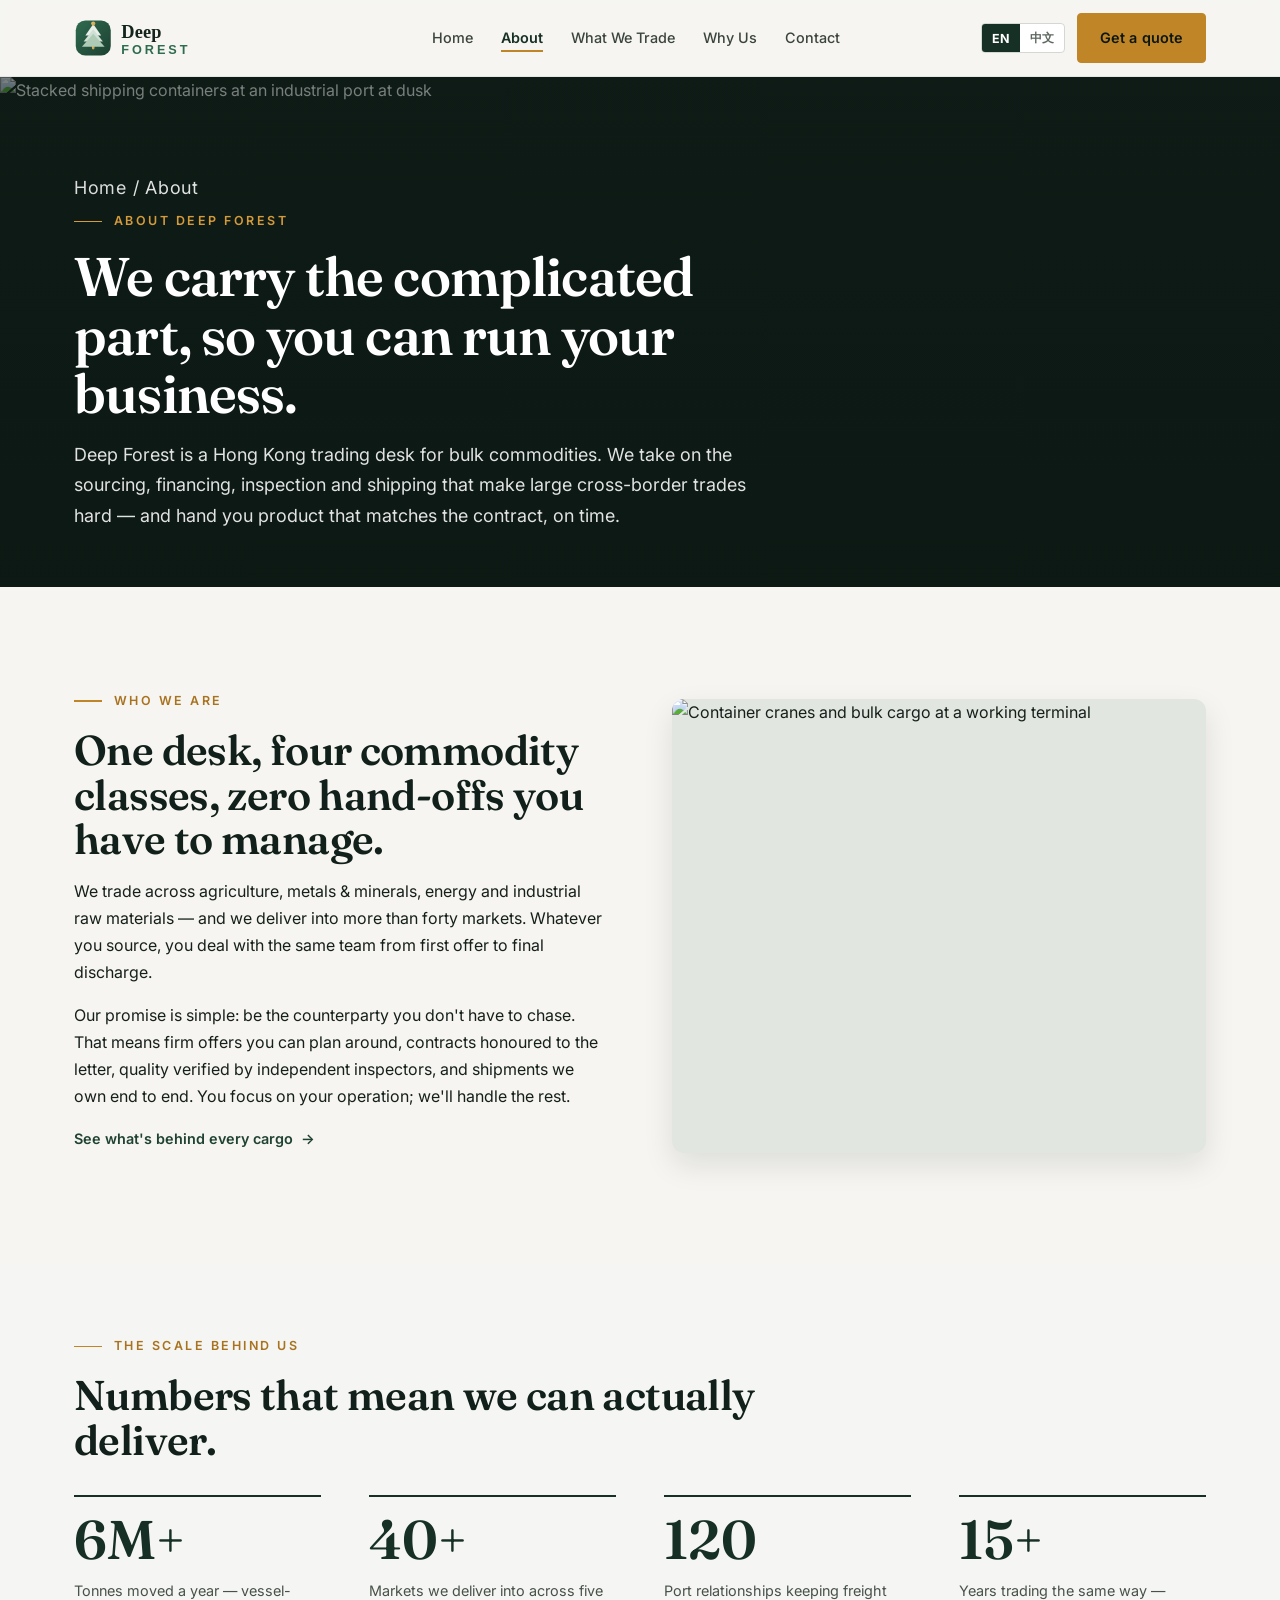
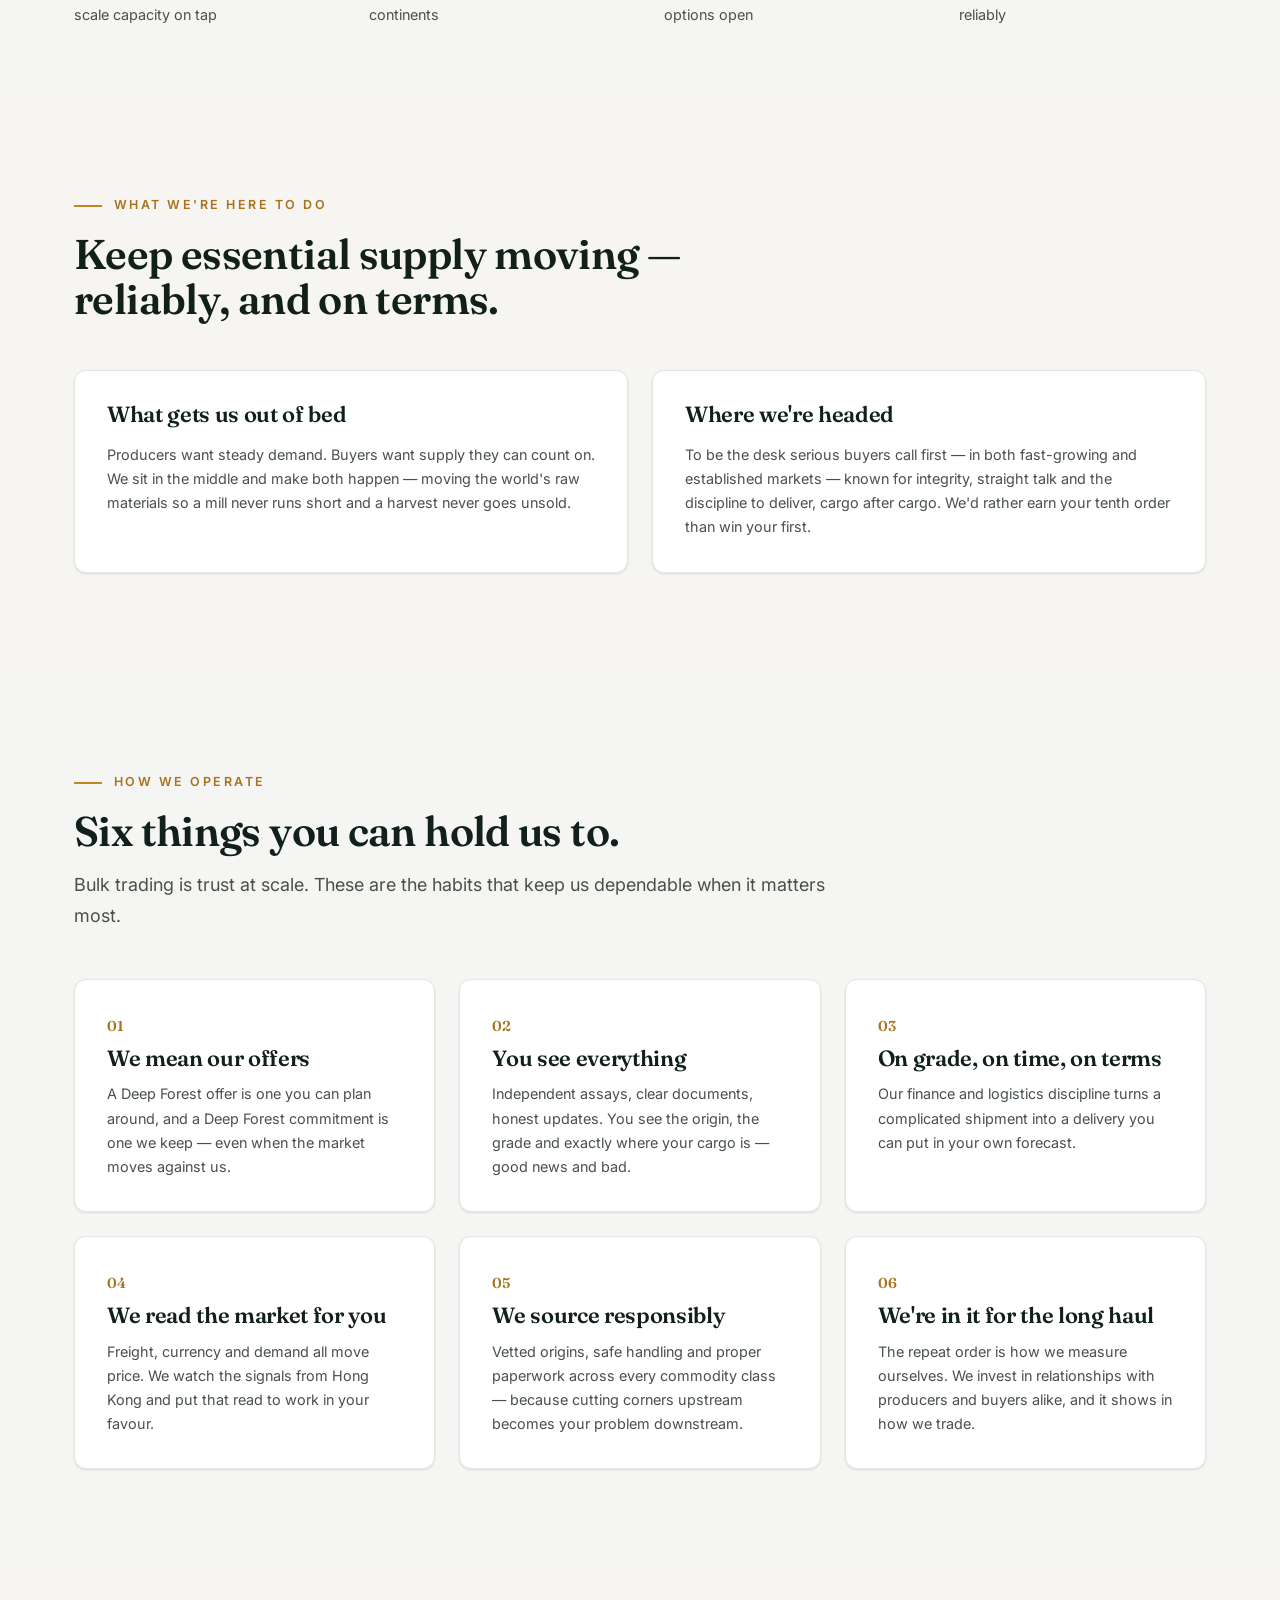
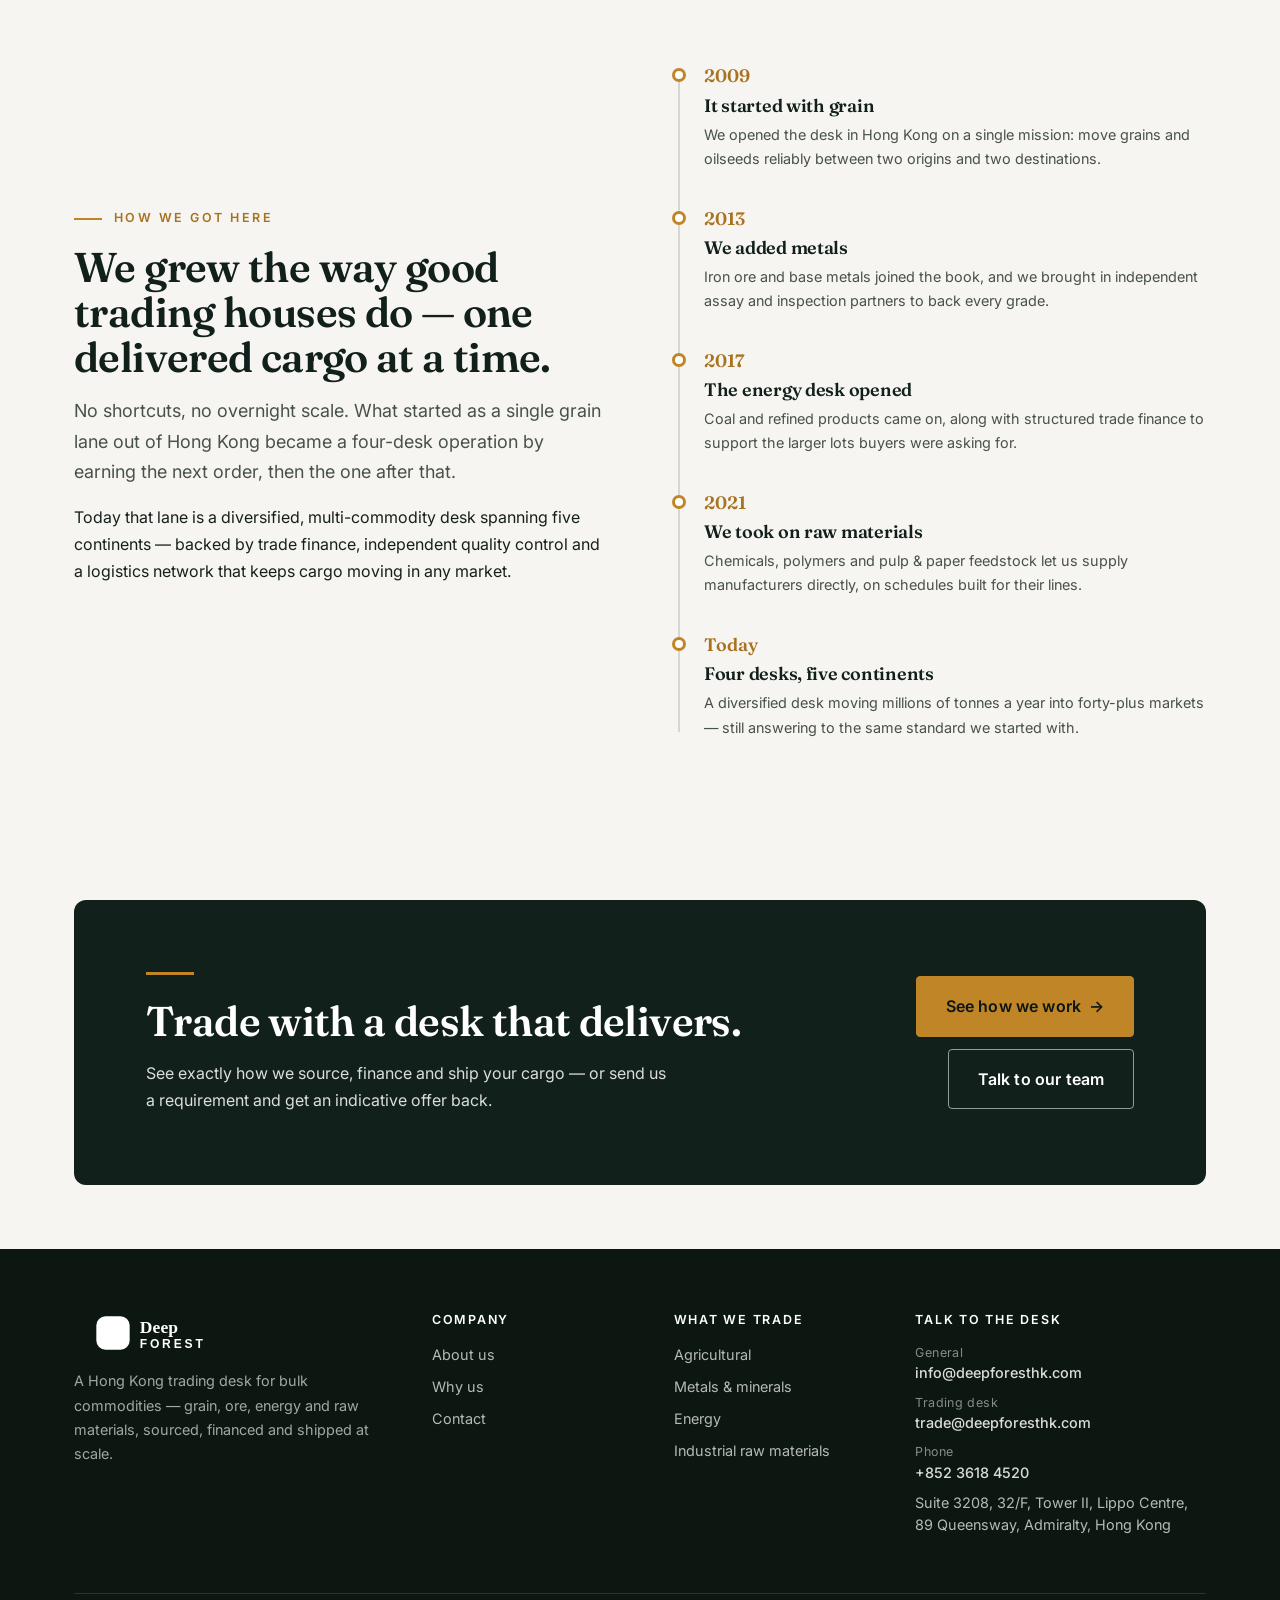
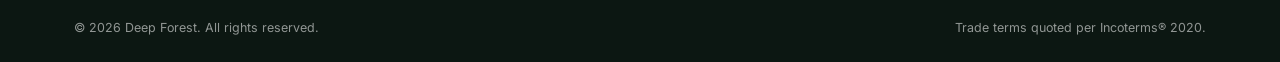
==== commit b3d1c8a5: "Remove WhatsApp & WeChat contacts (instantly verifiable placeholders) Co-Authored-By: Claude Opus 4." ====
--- a/about.html
+++ b/about.html
@@ -249,7 +249,6 @@
           <p><span class="lbl" data-en="General" data-zh="综合查询">General</span><a href="mailto:info@deepforesthk.com">info@deepforesthk.com</a></p>
           <p><span class="lbl" data-en="Trading desk" data-zh="交易台">Trading desk</span><a href="mailto:trade@deepforesthk.com">trade@deepforesthk.com</a></p>
           <p><span class="lbl" data-en="Phone" data-zh="电话">Phone</span><a href="tel:+85236184520">+852 3618 4520</a></p>
-          <p><span class="lbl" data-en="WhatsApp" data-zh="WhatsApp">WhatsApp</span><a href="tel:+85251327788">+852 5132 7788</a></p>
           <p data-en="Suite 3208, 32/F, Tower II, Lippo Centre, 89 Queensway, Admiralty, Hong Kong" data-zh="香港金钟金钟道 89 号力宝中心第二座 32 楼 3208 室">Suite 3208, 32/F, Tower II, Lippo Centre, 89 Queensway, Admiralty, Hong Kong</p>
         </div>
       </div>
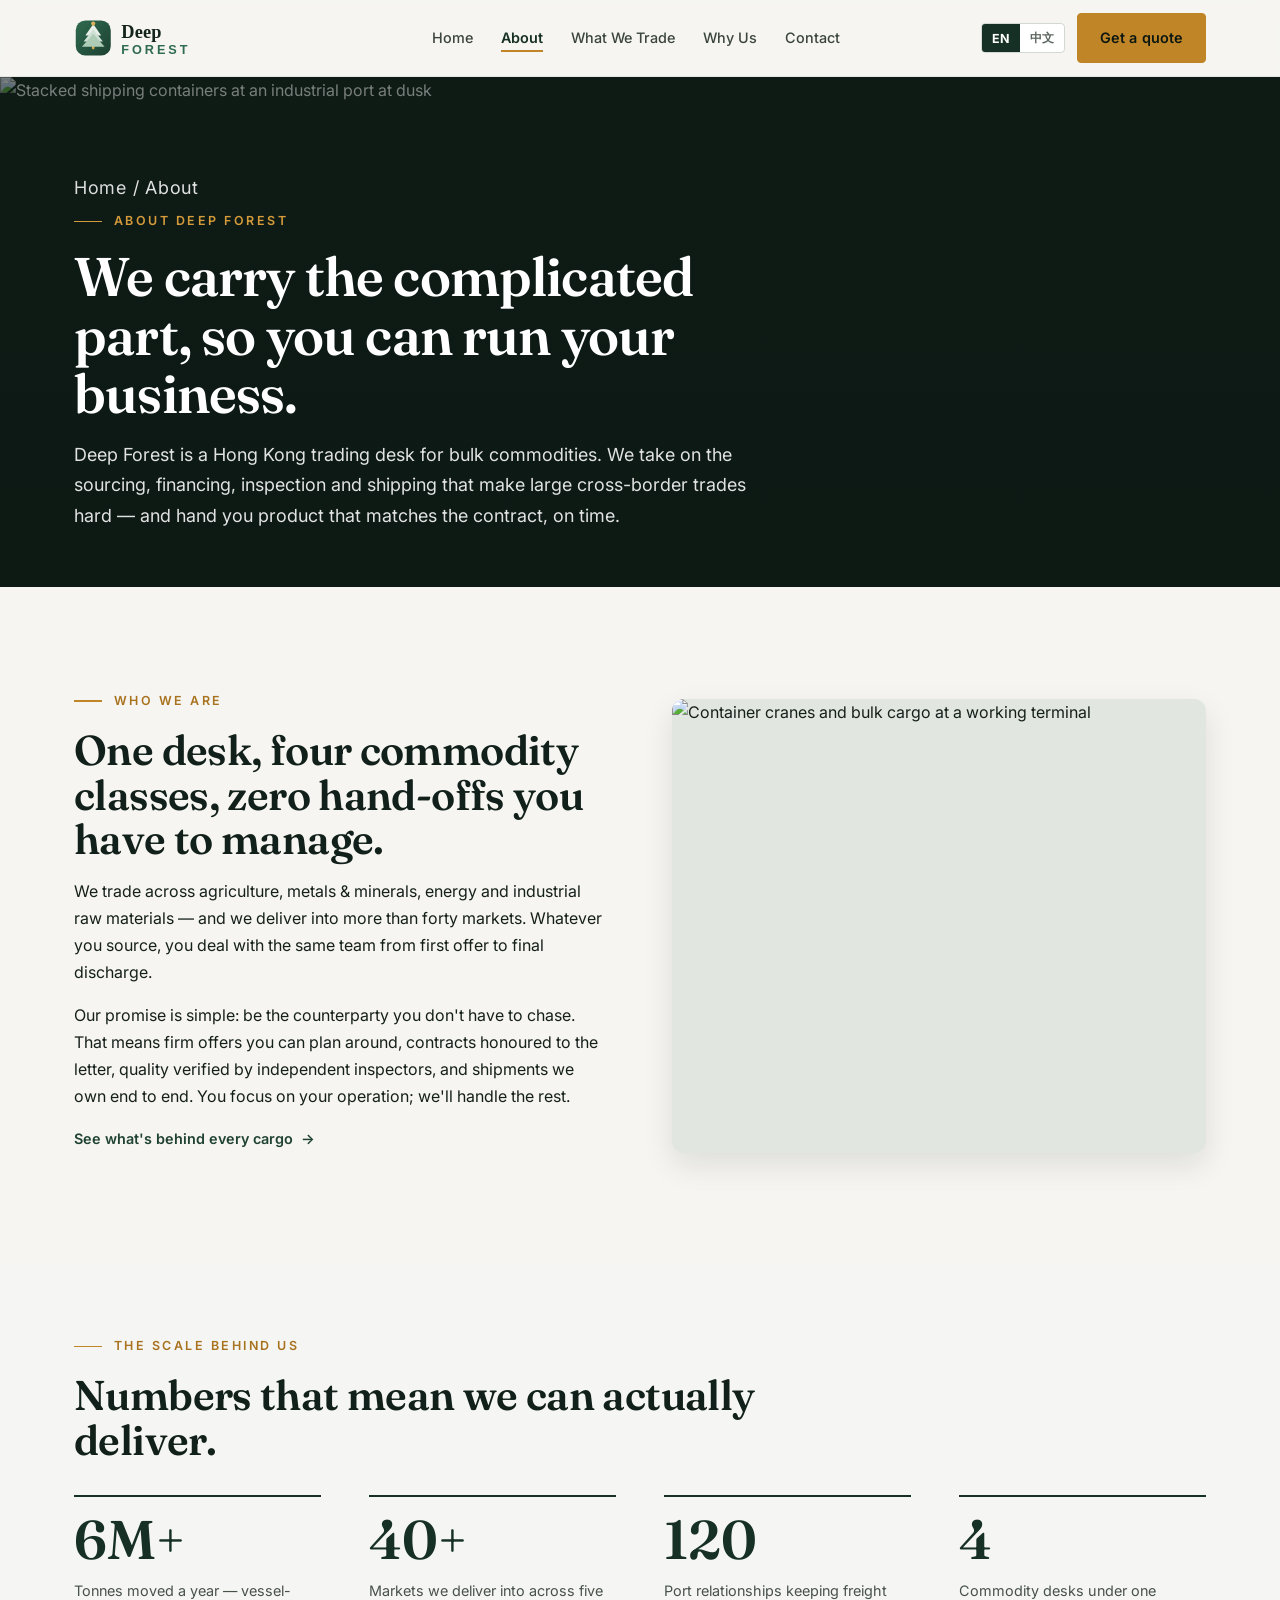
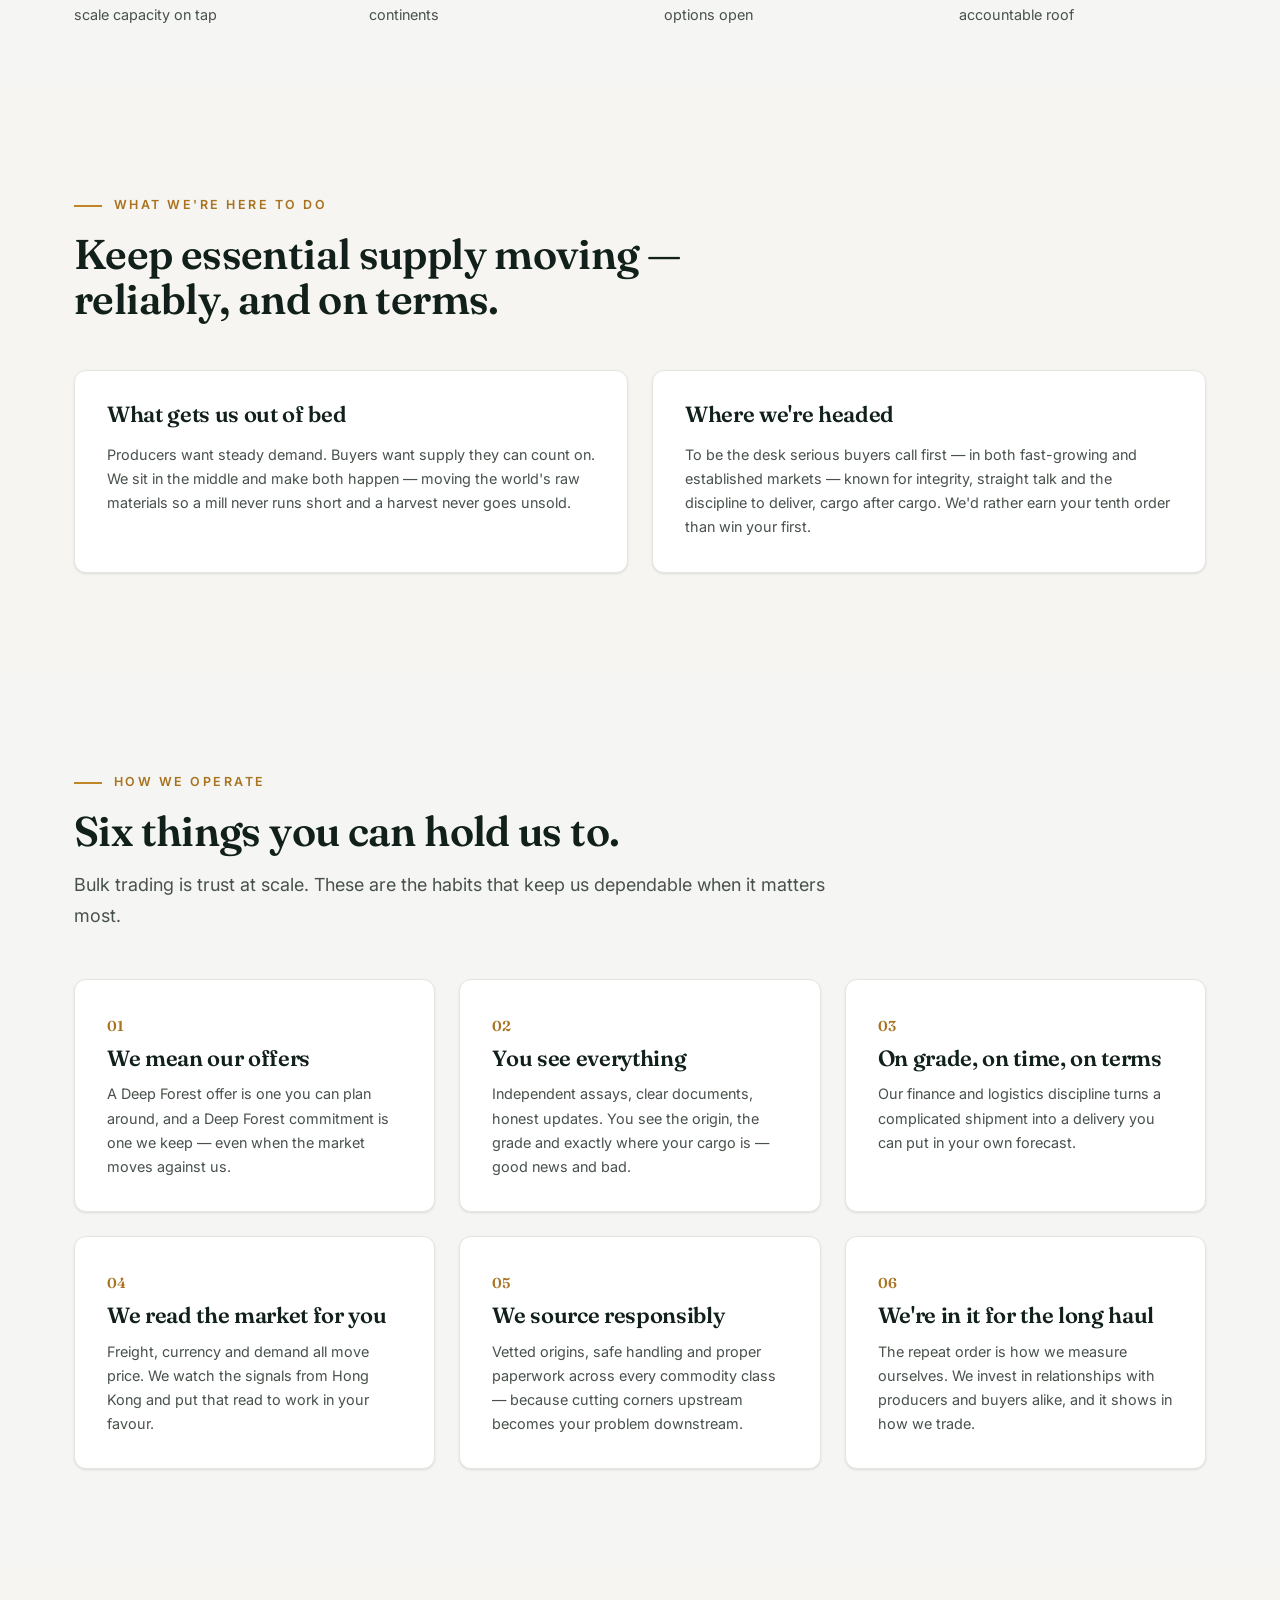
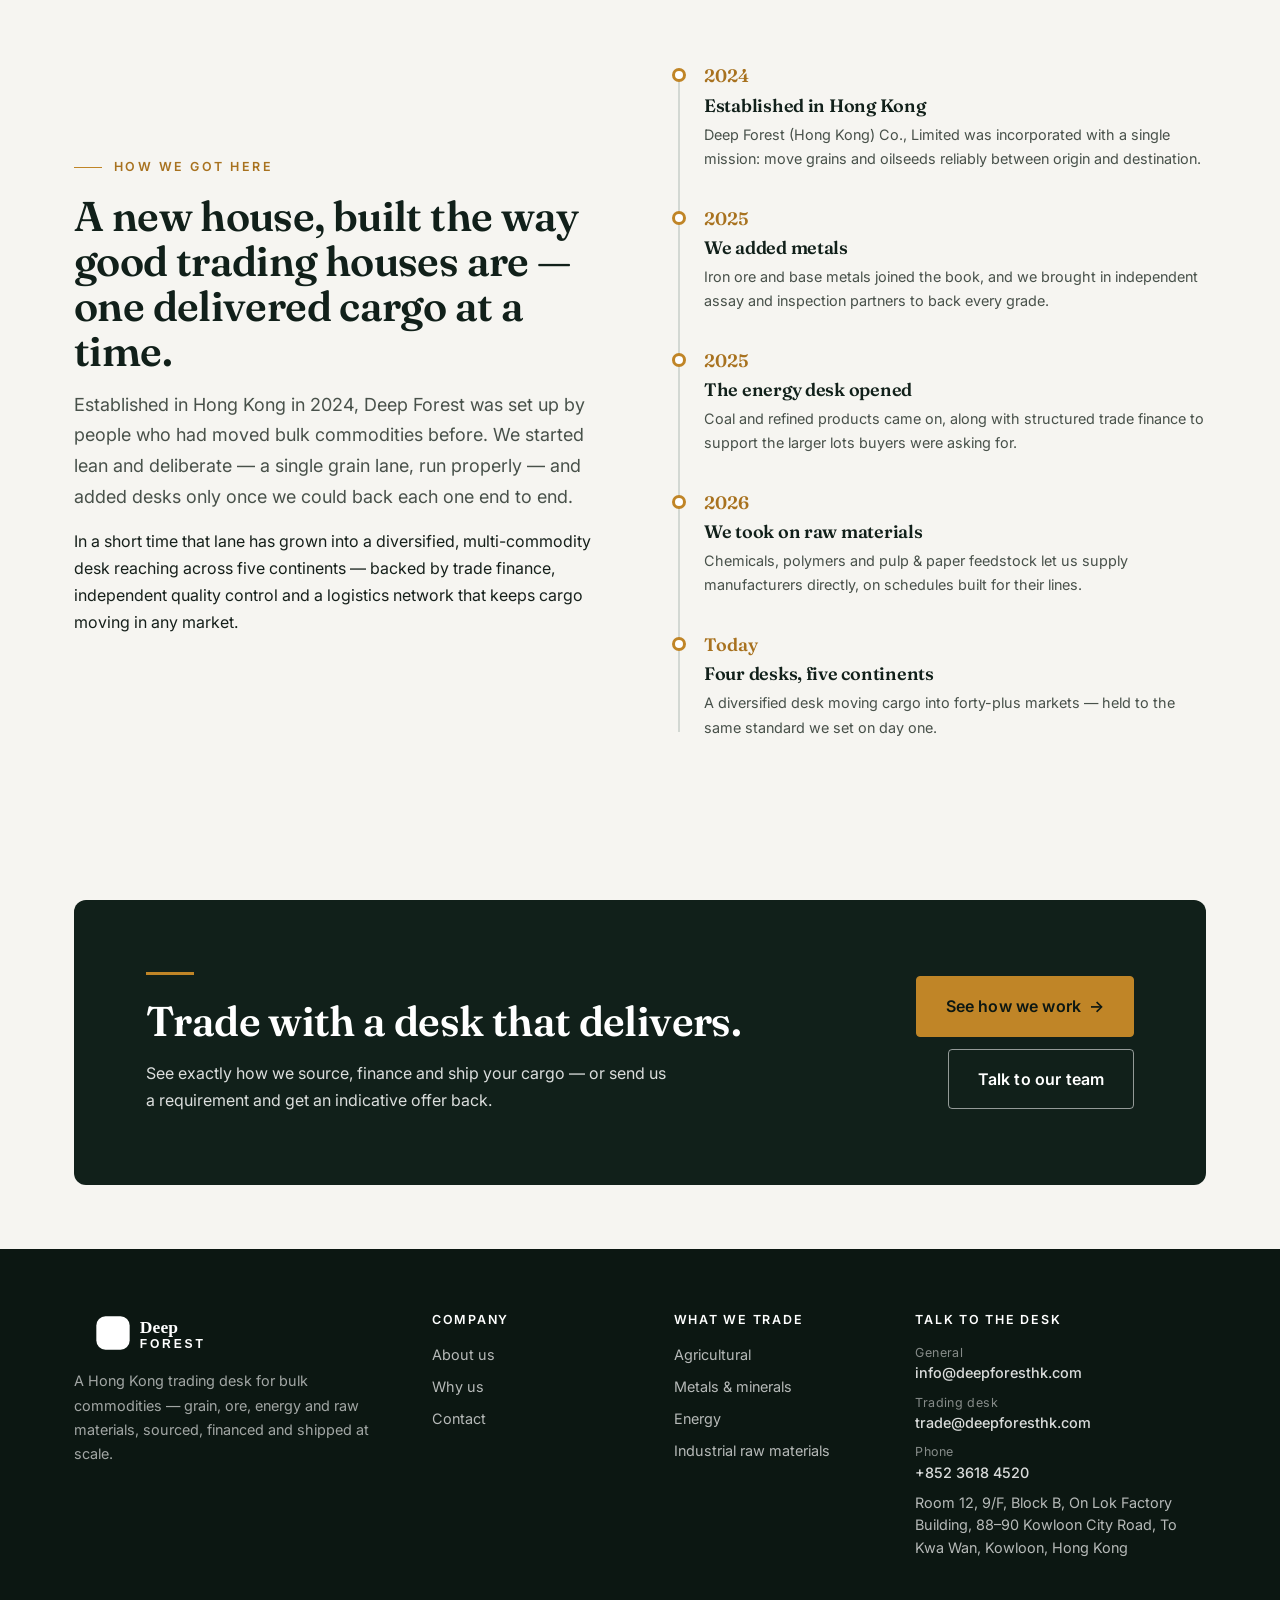
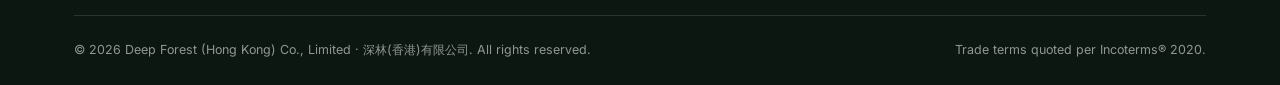
==== commit 24e92d7c: "Use real HK registry data: real registered address (To Kwa Wan), remove false tenure claims Co-Autho" ====
--- a/about.html
+++ b/about.html
@@ -91,7 +91,7 @@
           <div class="fact"><div class="num">6M+</div><div class="label" data-en="Tonnes moved a year — vessel-scale capacity on tap" data-zh="年调运量（吨）——整船级运力随时可调">Tonnes moved a year — vessel-scale capacity on tap</div></div>
           <div class="fact"><div class="num">40+</div><div class="label" data-en="Markets we deliver into across five continents" data-zh="覆盖五大洲的供货市场">Markets we deliver into across five continents</div></div>
           <div class="fact"><div class="num">120</div><div class="label" data-en="Port relationships keeping freight options open" data-zh="保障运力选择的港口关系">Port relationships keeping freight options open</div></div>
-          <div class="fact"><div class="num">15+</div><div class="label" data-en="Years trading the same way — reliably" data-zh="始终如一、可靠经营的年限">Years trading the same way — reliably</div></div>
+          <div class="fact"><div class="num">4</div><div class="label" data-en="Commodity desks under one accountable roof" data-zh="同一负责团队下的四个商品交易台">Commodity desks under one accountable roof</div></div>
         </div>
       </div>
     </section>
@@ -165,36 +165,36 @@
         <div class="split">
           <div class="split-body reveal">
             <span class="eyebrow" data-en="How we got here" data-zh="一路走来">How we got here</span>
-            <h2 data-en="We grew the way good trading houses do — one delivered cargo at a time." data-zh="我们以优秀贸易公司的方式成长——一批批兑现货物。">We grew the way good trading houses do — one delivered cargo at a time.</h2>
-            <p class="lead" data-en="No shortcuts, no overnight scale. What started as a single grain lane out of Hong Kong became a four-desk operation by earning the next order, then the one after that." data-zh="没有捷径，没有一夜成势。最初不过是从香港发出的一条谷物航线，靠着赢得下一单、再下一单，逐步成长为如今的四台业务。">No shortcuts, no overnight scale. What started as a single grain lane out of Hong Kong became a four-desk operation by earning the next order, then the one after that.</p>
-            <p data-en="Today that lane is a diversified, multi-commodity desk spanning five continents — backed by trade finance, independent quality control and a logistics network that keeps cargo moving in any market." data-zh="如今，那条航线已发展为横跨五大洲的多元化、多品类交易台——以贸易融资、独立质控及一张让货物在任何市况下都持续流转的物流网络作为支撑。">Today that lane is a diversified, multi-commodity desk spanning five continents — backed by trade finance, independent quality control and a logistics network that keeps cargo moving in any market.</p>
+            <h2 data-en="A new house, built the way good trading houses are — one delivered cargo at a time." data-zh="一家新公司，以优秀贸易公司的方式打造——一批批兑现货物。">A new house, built the way good trading houses are — one delivered cargo at a time.</h2>
+            <p class="lead" data-en="Established in Hong Kong in 2024, Deep Forest was set up by people who had moved bulk commodities before. We started lean and deliberate — a single grain lane, run properly — and added desks only once we could back each one end to end." data-zh="Deep Forest 于 2024 年在香港成立，创始团队此前已有大宗商品调运的实战经验。我们起步精简而审慎——先把一条谷物航线做扎实——只有在能够从头到尾兑现的前提下，才逐步增设交易台。">Established in Hong Kong in 2024, Deep Forest was set up by people who had moved bulk commodities before. We started lean and deliberate — a single grain lane, run properly — and added desks only once we could back each one end to end.</p>
+            <p data-en="In a short time that lane has grown into a diversified, multi-commodity desk reaching across five continents — backed by trade finance, independent quality control and a logistics network that keeps cargo moving in any market." data-zh="短短时间内，那条航线已成长为横跨五大洲的多元化、多品类交易台——以贸易融资、独立质控及一张让货物在任何市况下都持续流转的物流网络作为支撑。">In a short time that lane has grown into a diversified, multi-commodity desk reaching across five continents — backed by trade finance, independent quality control and a logistics network that keeps cargo moving in any market.</p>
           </div>
           <div class="reveal d1">
             <ul class="timeline">
               <li class="t-item">
-                <span class="t-year">2009</span>
-                <h3 data-en="It started with grain" data-zh="始于谷物">It started with grain</h3>
-                <p data-en="We opened the desk in Hong Kong on a single mission: move grains and oilseeds reliably between two origins and two destinations." data-zh="我们在香港设立交易台，任务只有一个：在两大产销地之间可靠地调运谷物与油籽。">We opened the desk in Hong Kong on a single mission: move grains and oilseeds reliably between two origins and two destinations.</p>
-              </li>
-              <li class="t-item">
-                <span class="t-year">2013</span>
+                <span class="t-year">2024</span>
+                <h3 data-en="Established in Hong Kong" data-zh="在香港成立">Established in Hong Kong</h3>
+                <p data-en="Deep Forest (Hong Kong) Co., Limited was incorporated with a single mission: move grains and oilseeds reliably between origin and destination." data-zh="深林（香港）有限公司正式注册成立，任务只有一个：在产销地之间可靠地调运谷物与油籽。">Deep Forest (Hong Kong) Co., Limited was incorporated with a single mission: move grains and oilseeds reliably between origin and destination.</p>
+              </li>
+              <li class="t-item">
+                <span class="t-year">2025</span>
                 <h3 data-en="We added metals" data-zh="拓展金属业务">We added metals</h3>
                 <p data-en="Iron ore and base metals joined the book, and we brought in independent assay and inspection partners to back every grade." data-zh="铁矿石与基本金属纳入业务，并引入独立化验与检验合作伙伴，为每一品级背书。">Iron ore and base metals joined the book, and we brought in independent assay and inspection partners to back every grade.</p>
               </li>
               <li class="t-item">
-                <span class="t-year">2017</span>
+                <span class="t-year">2025</span>
                 <h3 data-en="The energy desk opened" data-zh="设立能源交易台">The energy desk opened</h3>
                 <p data-en="Coal and refined products came on, along with structured trade finance to support the larger lots buyers were asking for." data-zh="煤炭与成品油上线，并配套结构化贸易融资，以支持买家所需的更大批量。">Coal and refined products came on, along with structured trade finance to support the larger lots buyers were asking for.</p>
               </li>
               <li class="t-item">
-                <span class="t-year">2021</span>
+                <span class="t-year">2026</span>
                 <h3 data-en="We took on raw materials" data-zh="进军工业原材料">We took on raw materials</h3>
                 <p data-en="Chemicals, polymers and pulp &amp; paper feedstock let us supply manufacturers directly, on schedules built for their lines." data-zh="化工品、聚合物及纸浆与纸张原料，让我们能按制造商产线的节奏直接供货。">Chemicals, polymers and pulp &amp; paper feedstock let us supply manufacturers directly, on schedules built for their lines.</p>
               </li>
               <li class="t-item">
                 <span class="t-year" data-en="Today" data-zh="今天">Today</span>
                 <h3 data-en="Four desks, five continents" data-zh="四台业务，五洲布局">Four desks, five continents</h3>
-                <p data-en="A diversified desk moving millions of tonnes a year into forty-plus markets — still answering to the same standard we started with." data-zh="一个多元化交易台，每年向四十余个市场调运数百万吨货物——始终恪守创立之初的标准。">A diversified desk moving millions of tonnes a year into forty-plus markets — still answering to the same standard we started with.</p>
+                <p data-en="A diversified desk moving cargo into forty-plus markets — held to the same standard we set on day one." data-zh="一个多元化交易台，向四十余个市场调运货物——始终恪守开业第一天定下的标准。">A diversified desk moving cargo into forty-plus markets — held to the same standard we set on day one.</p>
               </li>
             </ul>
           </div>
@@ -249,11 +249,11 @@
           <p><span class="lbl" data-en="General" data-zh="综合查询">General</span><a href="mailto:info@deepforesthk.com">info@deepforesthk.com</a></p>
           <p><span class="lbl" data-en="Trading desk" data-zh="交易台">Trading desk</span><a href="mailto:trade@deepforesthk.com">trade@deepforesthk.com</a></p>
           <p><span class="lbl" data-en="Phone" data-zh="电话">Phone</span><a href="tel:+85236184520">+852 3618 4520</a></p>
-          <p data-en="Suite 3208, 32/F, Tower II, Lippo Centre, 89 Queensway, Admiralty, Hong Kong" data-zh="香港金钟金钟道 89 号力宝中心第二座 32 楼 3208 室">Suite 3208, 32/F, Tower II, Lippo Centre, 89 Queensway, Admiralty, Hong Kong</p>
+          <p data-en="Room 12, 9/F, Block B, On Lok Factory Building, 88–90 Kowloon City Road, To Kwa Wan, Kowloon, Hong Kong" data-zh="香港九龙土瓜湾九龙城道 88–90 号安乐工厂大厦 B 座 9 楼 12 室">Room 12, 9/F, Block B, On Lok Factory Building, 88–90 Kowloon City Road, To Kwa Wan, Kowloon, Hong Kong</p>
         </div>
       </div>
       <div class="footer-bottom">
-        <span>&copy; <span data-year>2026</span> Deep Forest. <span data-en="All rights reserved." data-zh="版权所有。">All rights reserved.</span></span>
+        <span>&copy; <span data-year>2026</span> Deep Forest (Hong Kong) Co., Limited · 深林(香港)有限公司. <span data-en="All rights reserved." data-zh="版权所有。">All rights reserved.</span></span>
         <span class="legal">
           <span data-en="Trade terms quoted per Incoterms® 2020." data-zh="贸易条款按《国际贸易术语解释通则 2020》报价。">Trade terms quoted per Incoterms® 2020.</span>
         </span>
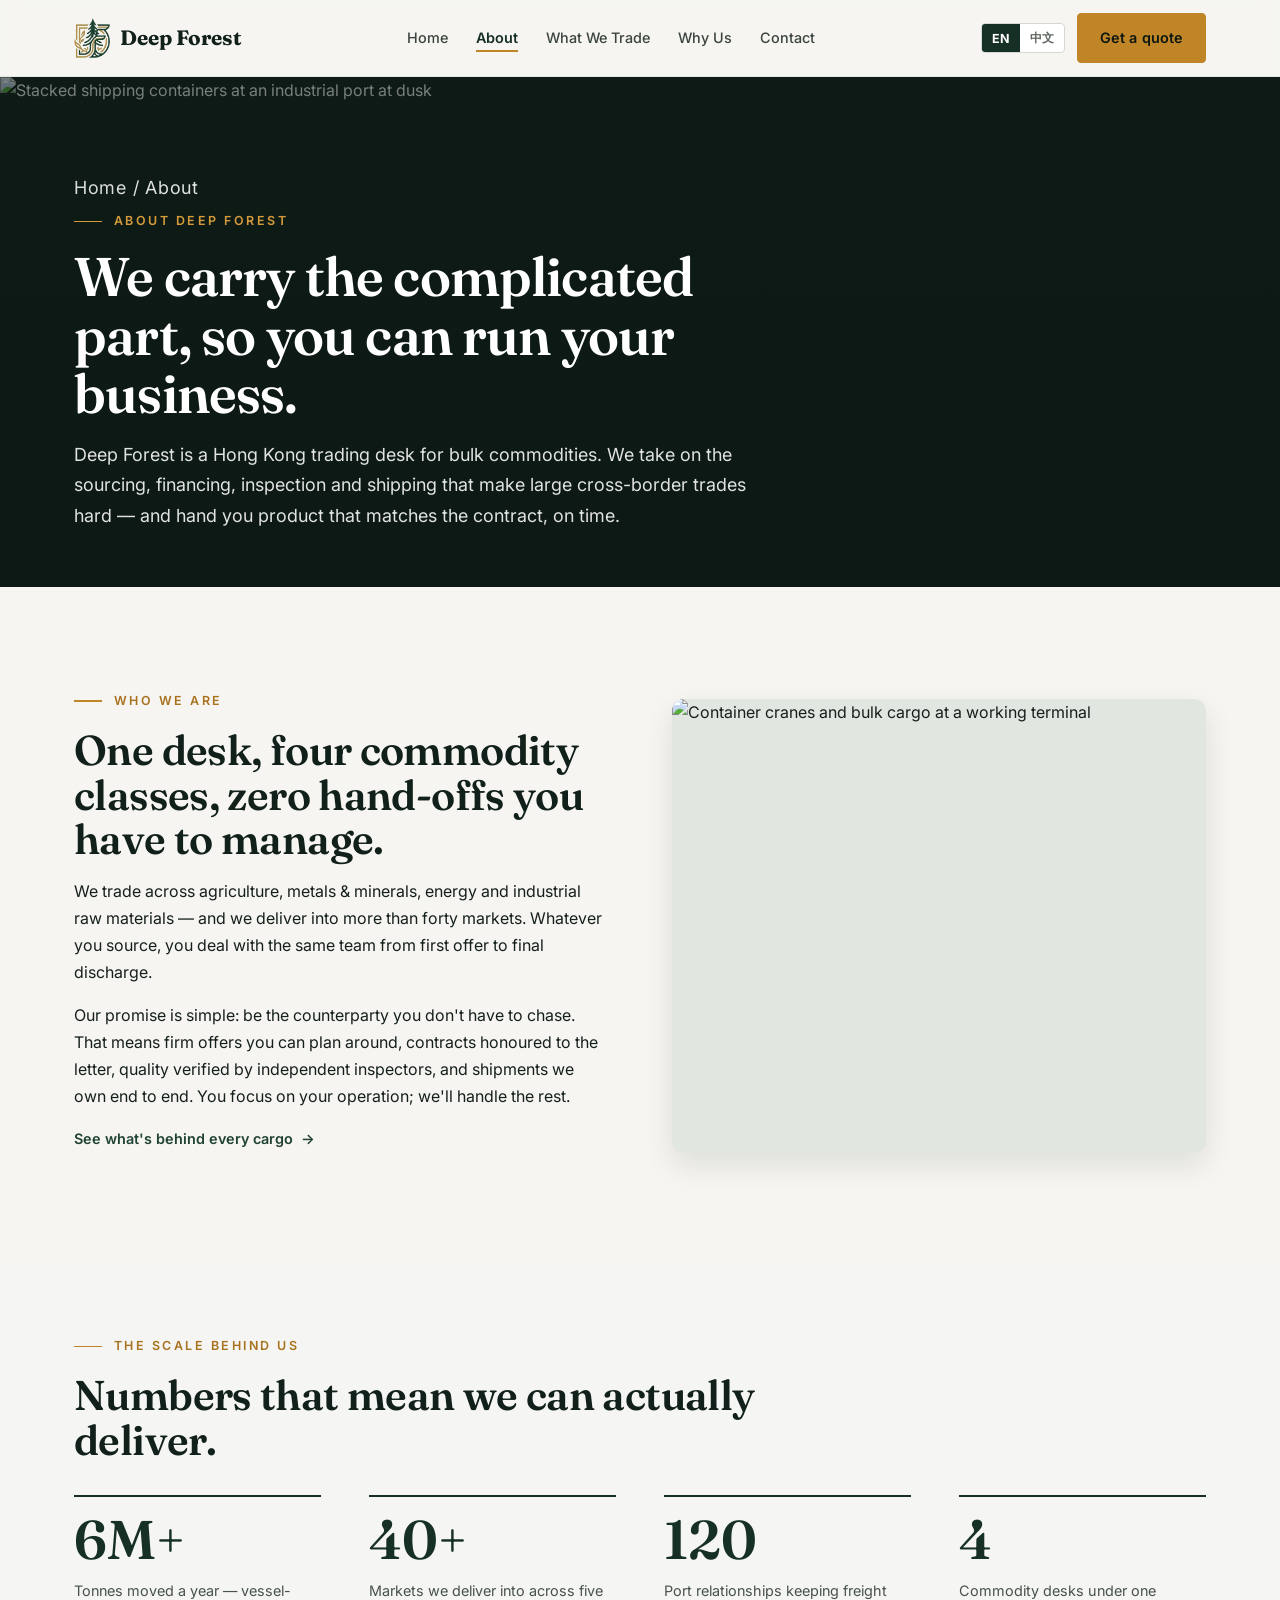
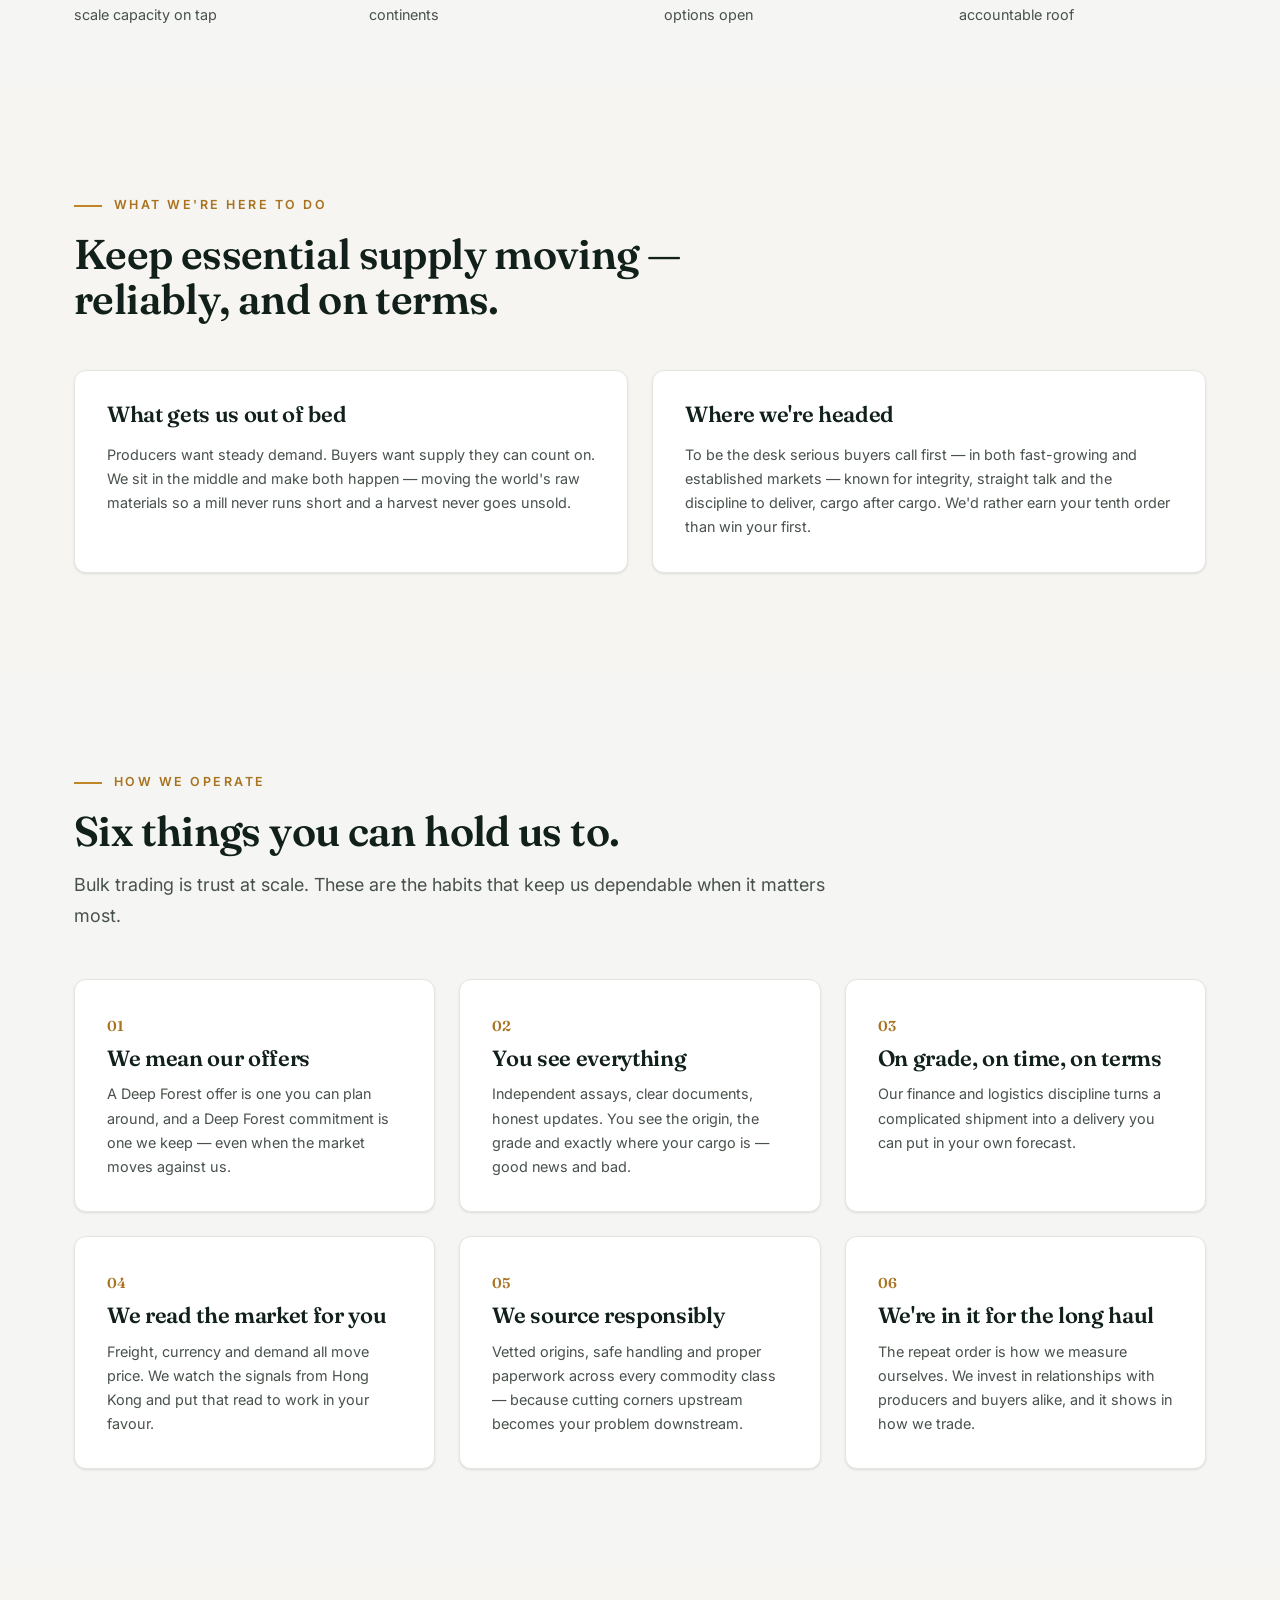
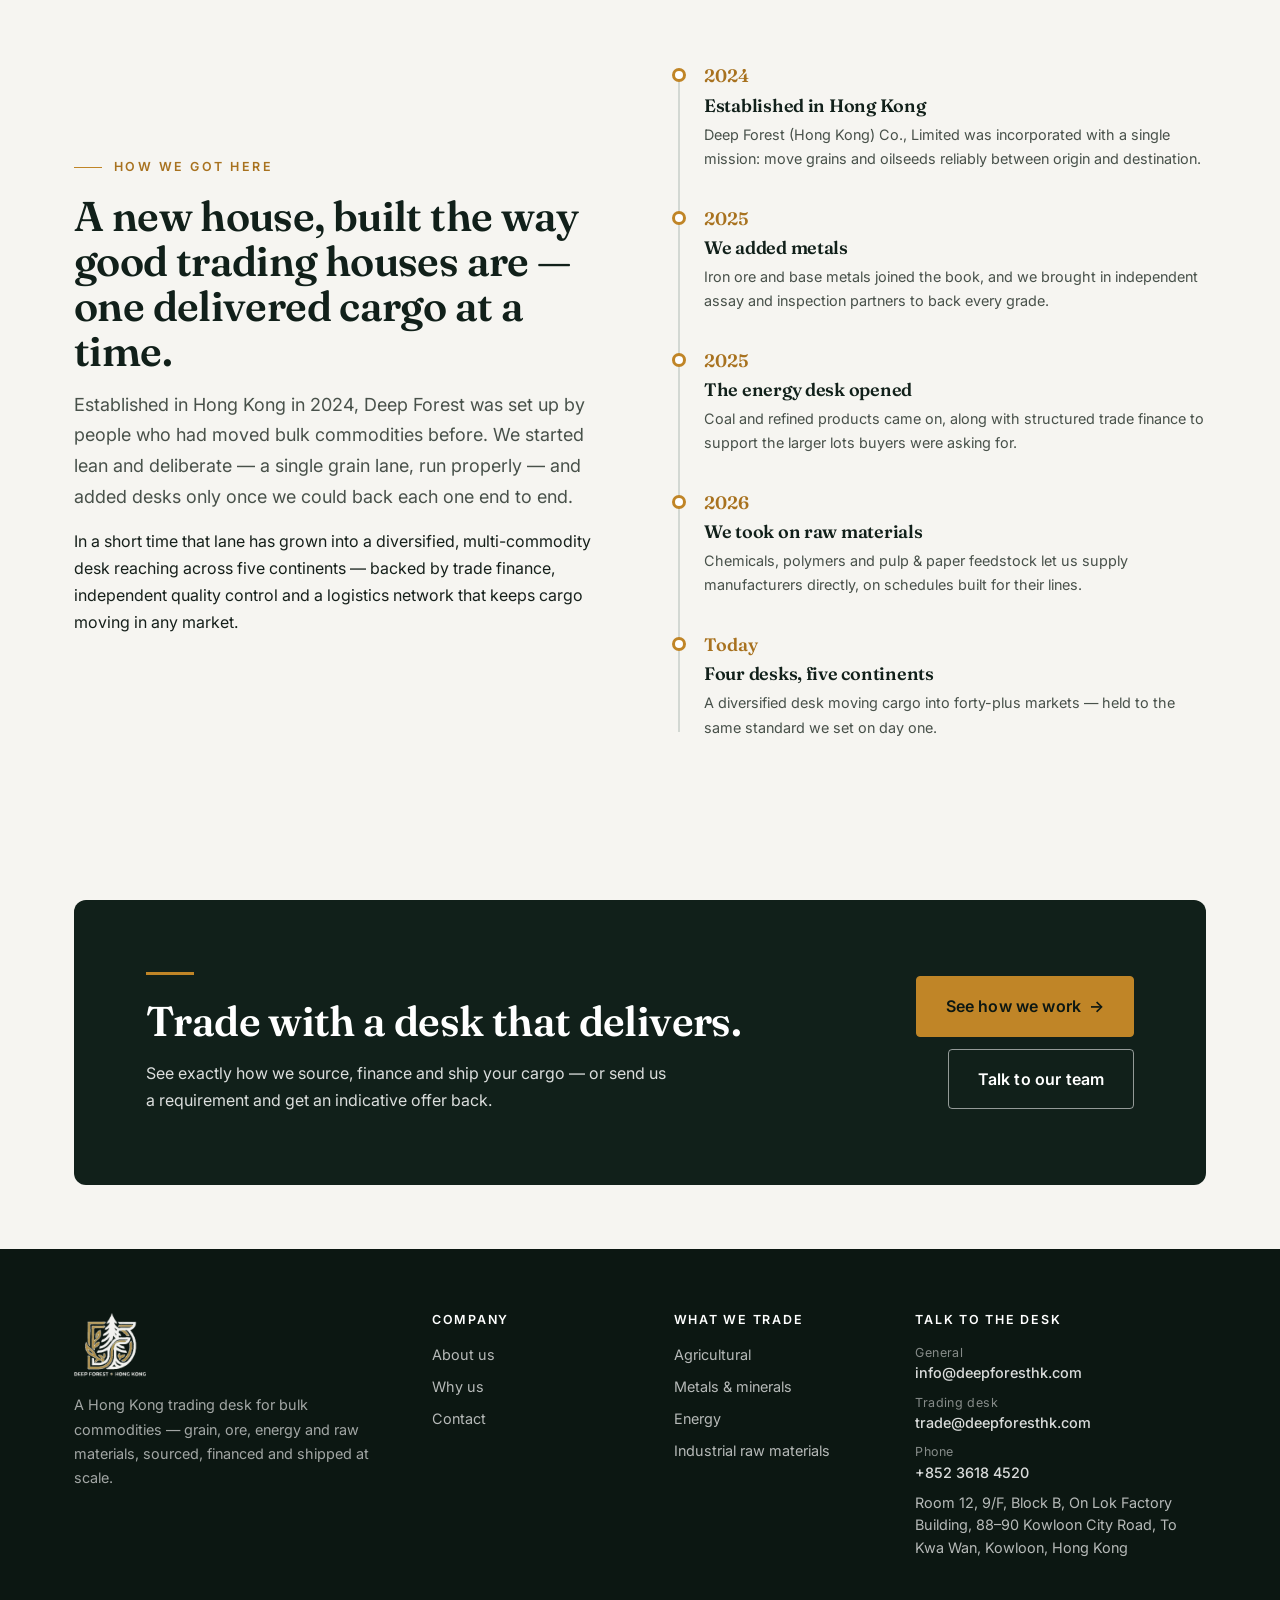
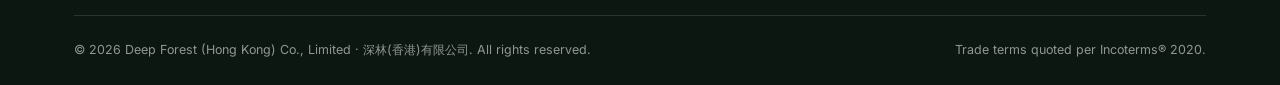
==== commit 64f2707b: "Add real brand logo: header mark + wordmark, white/gold footer lockup, PNG favicon Co-Authored-By: C" ====
--- a/about.html
+++ b/about.html
@@ -13,6 +13,7 @@
   <meta property="og:image" content="https://images.unsplash.com/photo-1518770660439-4636190af475?auto=format&fit=crop&w=1200&q=70" />
   <meta name="twitter:card" content="summary_large_image" />
 
+  <link rel="icon" type="image/png" href="favicon.png" />
   <link rel="icon" type="image/svg+xml" href="favicon.svg" />
   <link rel="preconnect" href="https://fonts.googleapis.com" />
   <link rel="preconnect" href="https://fonts.gstatic.com" crossorigin />
@@ -25,7 +26,8 @@
   <header class="site-header">
     <div class="container header-inner">
       <a href="index.html" class="brand" aria-label="Deep Forest — home">
-        <img src="assets/logo.svg" alt="Deep Forest" width="248" height="48" />
+        <img class="brand-mark" src="assets/logo.png" alt="Deep Forest" />
+        <span class="brand-name">Deep Forest</span>
       </a>
       <nav class="primary-nav" id="primary-nav" aria-label="Primary">
         <ul class="nav-list">
@@ -224,7 +226,7 @@
     <div class="container">
       <div class="footer-top">
         <div class="footer-brand">
-          <img src="assets/logo.svg" alt="Deep Forest" width="248" height="48" />
+          <img src="assets/logo-footer.png" alt="Deep Forest (Hong Kong) Co., Limited" class="footer-logo" />
           <p data-en="A Hong Kong trading desk for bulk commodities — grain, ore, energy and raw materials, sourced, financed and shipped at scale." data-zh="香港大宗商品交易台——谷物、矿石、能源与原材料的规模化采购、融资与运输。">A Hong Kong trading desk for bulk commodities — grain, ore, energy and raw materials, sourced, financed and shipped at scale.</p>
         </div>
         <div class="footer-col">
--- a/assets/styles.css
+++ b/assets/styles.css
@@ -277,8 +277,9 @@
   min-height: var(--header-h);
 }
 
-.brand { display: inline-flex; align-items: center; }
-.brand img { height: 42px; width: auto; }
+.brand { display: flex; align-items: center; gap: .6rem; }
+.brand-mark { height: 40px; width: auto; display: block; }
+.brand-name { font-family: var(--font-display); font-weight: 700; font-size: 1.3rem; color: var(--pine-900); }
 
 .primary-nav { display: flex; align-items: center; }
 .nav-list {
@@ -833,7 +834,7 @@
   padding-bottom: var(--sp-7);
   border-bottom: 1px solid rgba(255,255,255,.12);
 }
-.footer-brand img { height: 40px; filter: brightness(0) invert(1); margin-bottom: var(--sp-4); }
+.footer-brand img.footer-logo { height: 64px; width: auto; display: block; margin-bottom: var(--sp-4); }
 .footer-brand p { font-size: var(--fs-sm); color: rgba(255,255,255,.62); max-width: 36ch; }
 .footer-col h4 { color: #fff; font-family: var(--font-body); font-size: var(--fs-xs); letter-spacing: .14em; text-transform: uppercase; margin-bottom: var(--sp-4); }
 .footer-col ul { display: grid; gap: var(--sp-2); }
@@ -937,6 +938,7 @@
 
 @media (max-width: 600px) {
   :root { --header-h: 64px; }
+  .brand img.brand-mark { height: 32px; }
   .grid-4, .steps, .factrow { grid-template-columns: 1fr 1fr; }
   .step:nth-child(odd) { border-right: 0; }
   .factline .container { grid-template-columns: 1fr 1fr; }
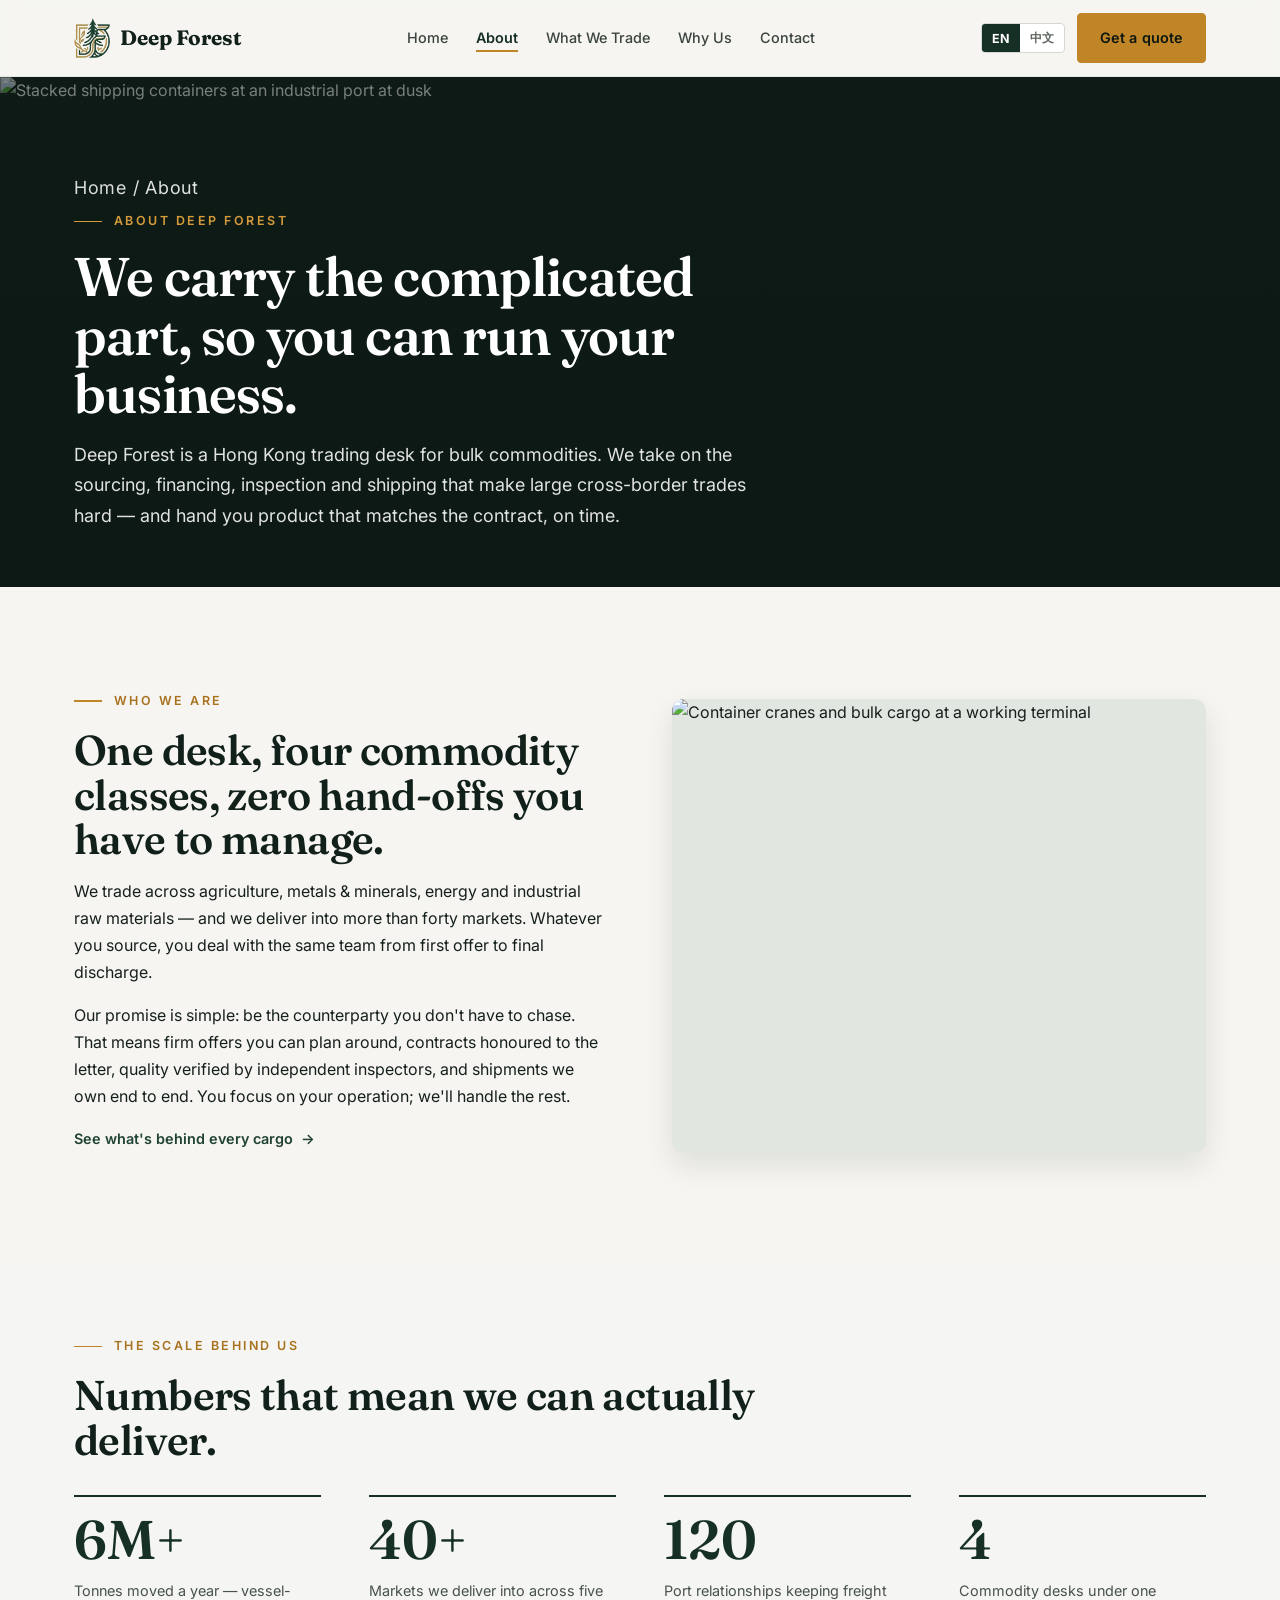
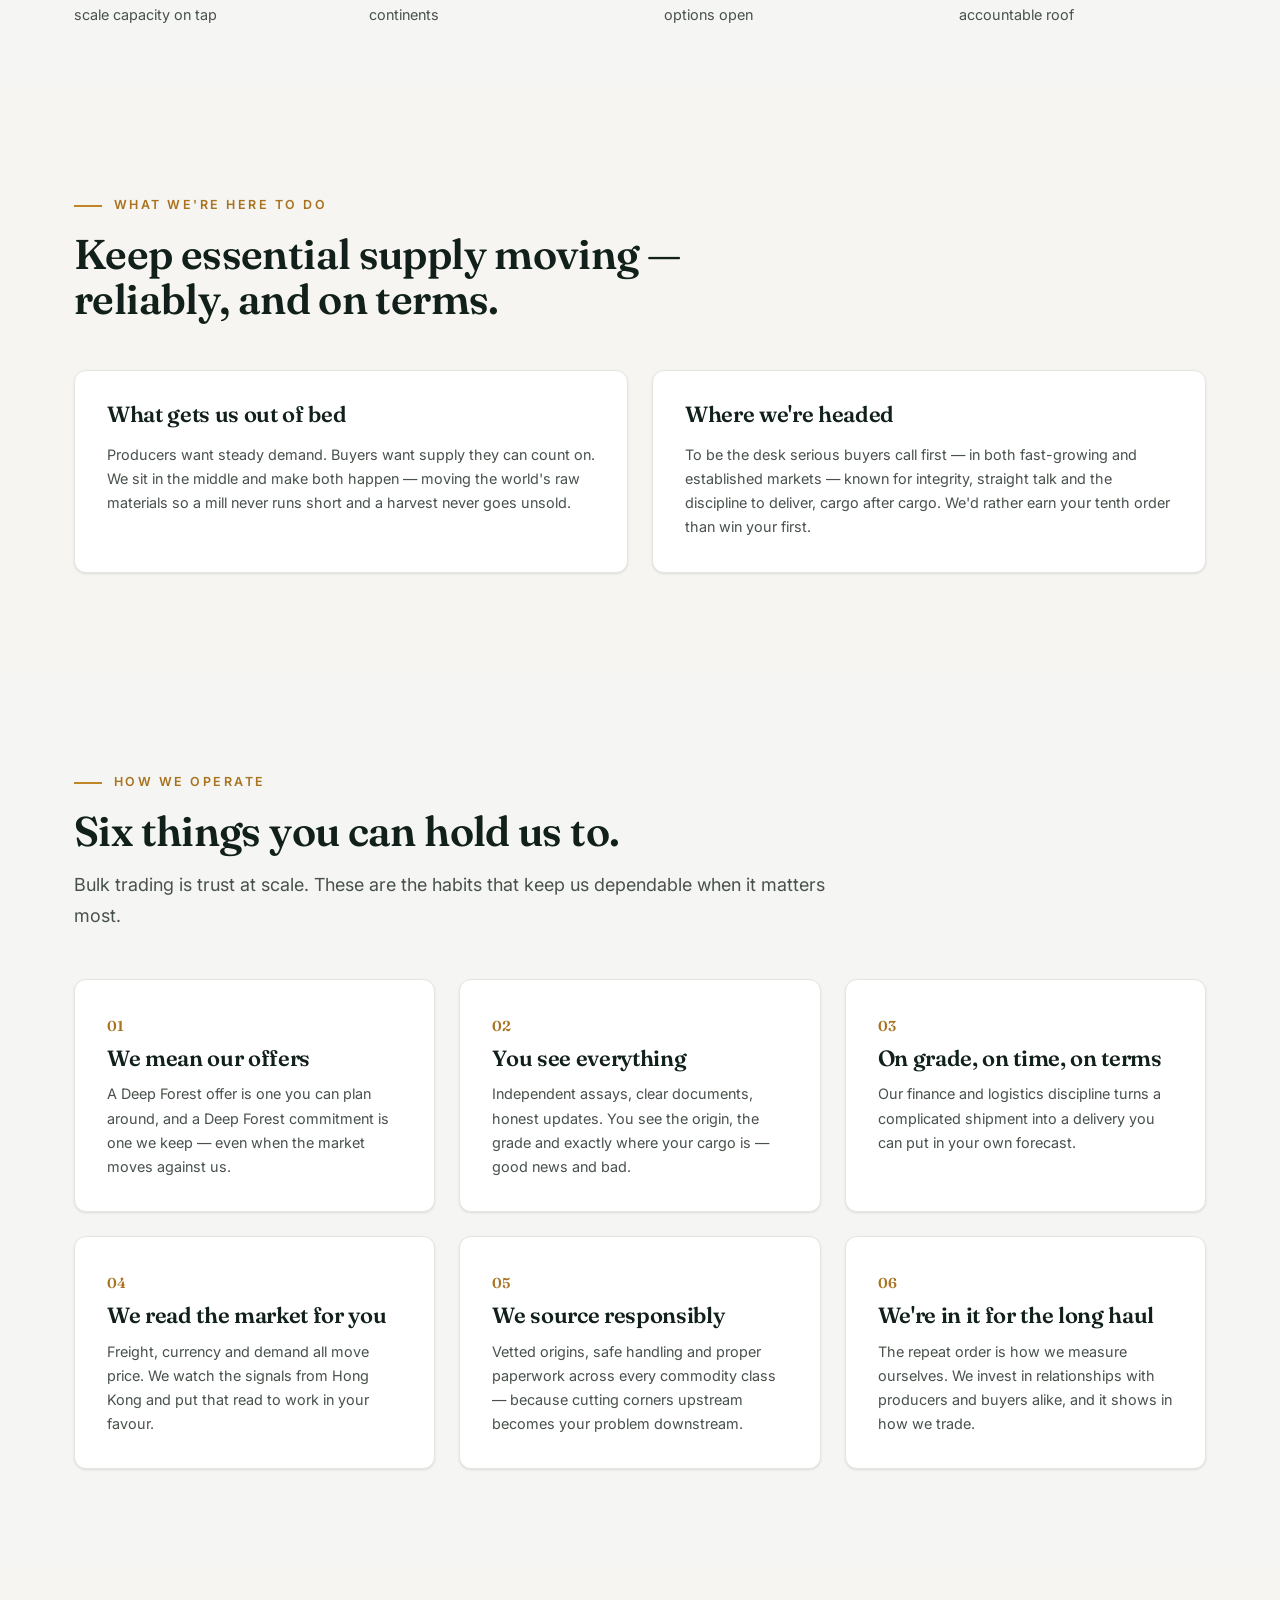
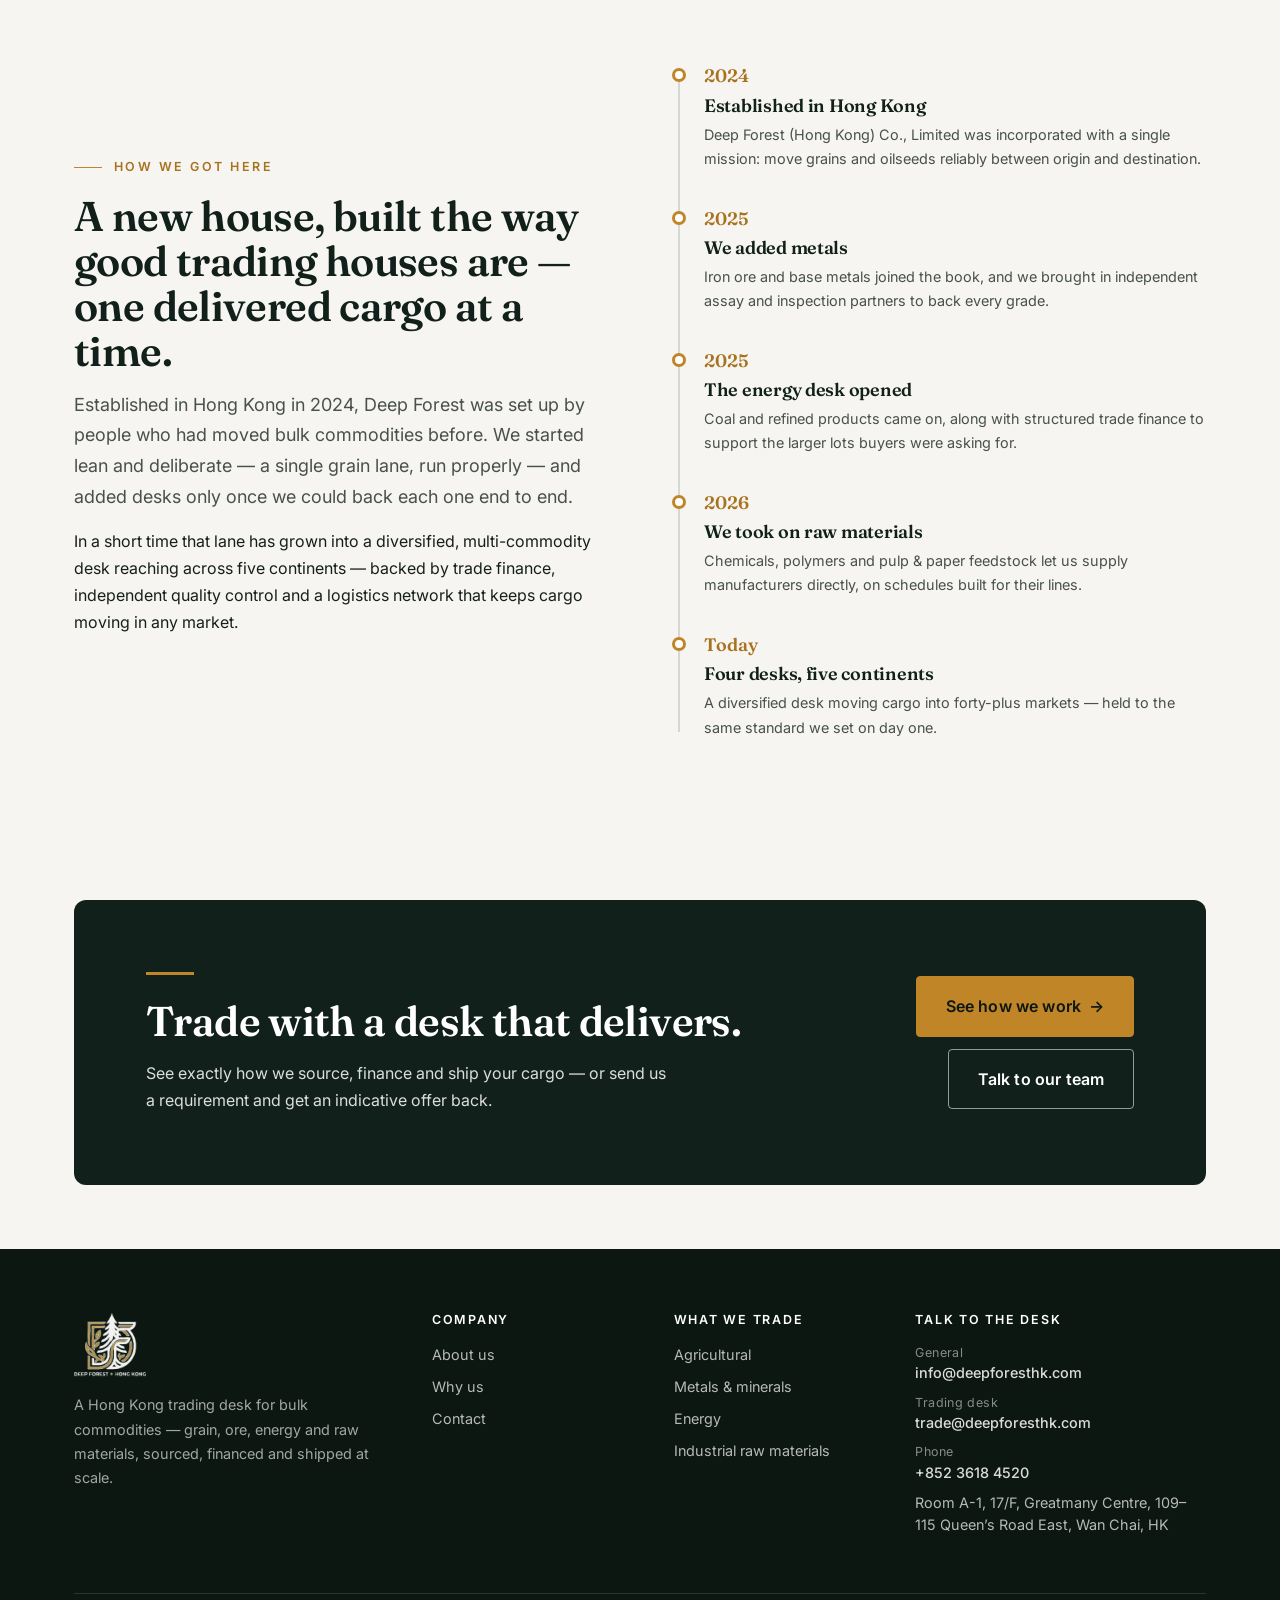
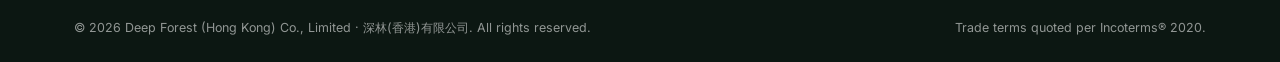
==== commit 7cc19f37: "Update office address" ====
--- a/about.html
+++ b/about.html
@@ -251,7 +251,7 @@
           <p><span class="lbl" data-en="General" data-zh="综合查询">General</span><a href="mailto:info@deepforesthk.com">info@deepforesthk.com</a></p>
           <p><span class="lbl" data-en="Trading desk" data-zh="交易台">Trading desk</span><a href="mailto:trade@deepforesthk.com">trade@deepforesthk.com</a></p>
           <p><span class="lbl" data-en="Phone" data-zh="电话">Phone</span><a href="tel:+85236184520">+852 3618 4520</a></p>
-          <p data-en="Room 12, 9/F, Block B, On Lok Factory Building, 88–90 Kowloon City Road, To Kwa Wan, Kowloon, Hong Kong" data-zh="香港九龙土瓜湾九龙城道 88–90 号安乐工厂大厦 B 座 9 楼 12 室">Room 12, 9/F, Block B, On Lok Factory Building, 88–90 Kowloon City Road, To Kwa Wan, Kowloon, Hong Kong</p>
+          <p data-en="Room A-1, 17/F, Greatmany Centre, 109–115 Queen’s Road East, Wan Chai, HK" data-zh="香港湾仔皇后大道东 109–115 号智群商业中心 17 楼 A-1 室">Room A-1, 17/F, Greatmany Centre, 109–115 Queen’s Road East, Wan Chai, HK</p>
         </div>
       </div>
       <div class="footer-bottom">
